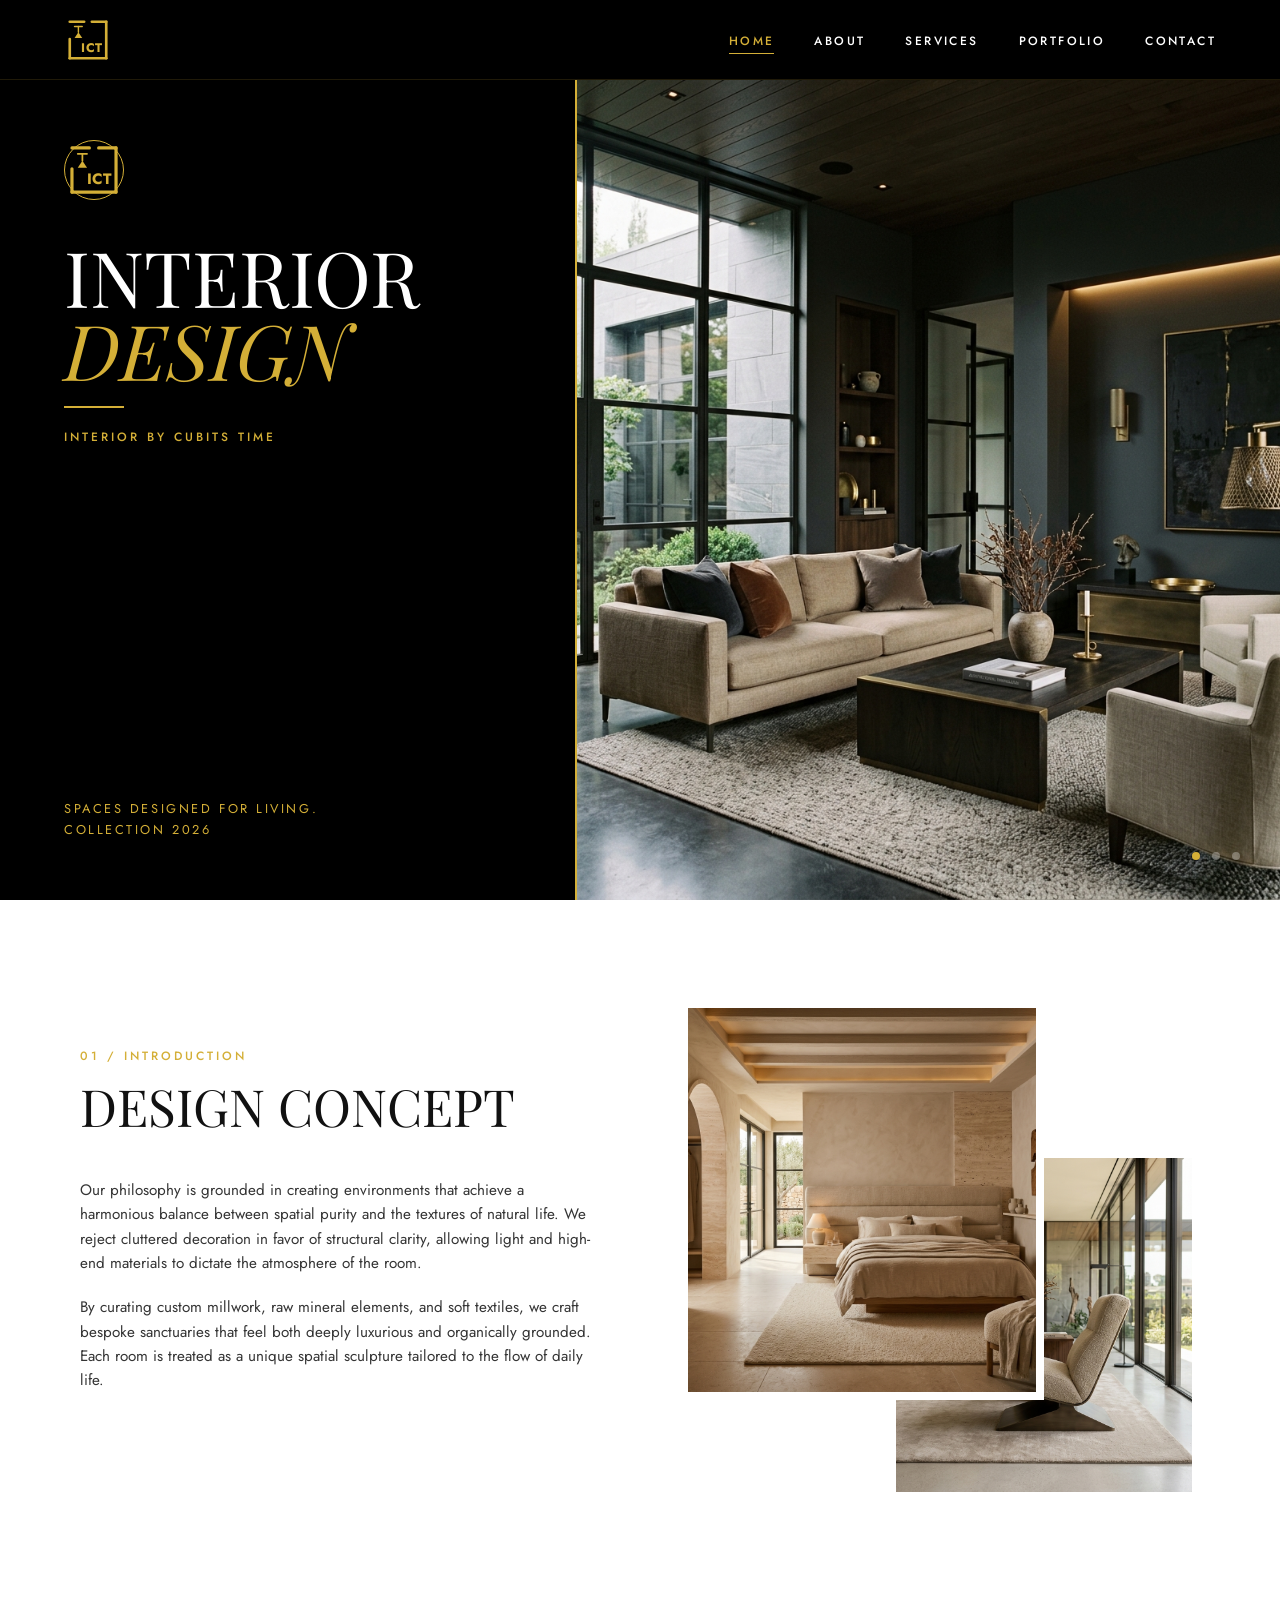
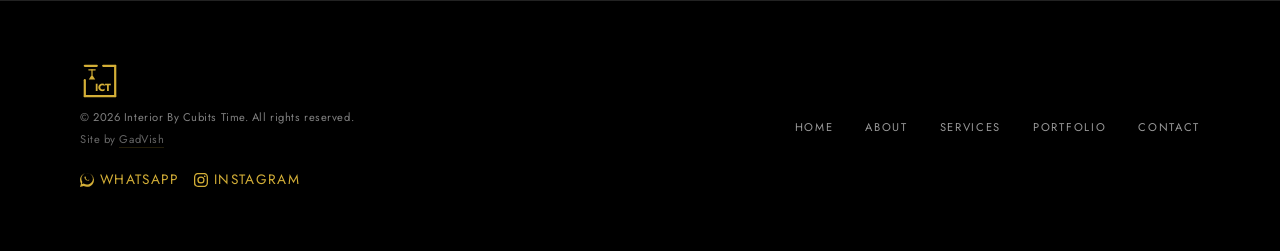
==== index.html @ ab2f4105 "Redesign logo to bold SVG and set Site by GadVish as WhatsApp link" ====
<!DOCTYPE html>
<html lang="en">
<head>
    <meta charset="UTF-8">
    <meta name="viewport" content="width=device-width, initial-scale=1.0">
    <title>Interior By Cubits Time | Spaces Designed for Living</title>
    <!-- Fonts Import -->
    <link href="https://fonts.googleapis.com/css2?family=Playfair+Display:ital,wght@0,300;0,400;0,500;0,600;0,700;1,400&family=Jost:wght@300;400;500;600&display=swap" rel="stylesheet">
    <link rel="stylesheet" href="style.css">
</head>
<body>

    <!-- NAVIGATION HEADER -->
    <header class="nav-bar">
        <a href="index.html" class="nav-logo" aria-label="Interior By Cubits Time Home"><svg class="logo-svg" viewBox="0 0 100 100"><line x1="12" y1="12" x2="42" y2="12" /><line x1="58" y1="12" x2="88" y2="12" /><line x1="88" y1="12" x2="88" y2="88" /><line x1="88" y1="88" x2="12" y2="88" /><line x1="12" y1="88" x2="12" y2="48" /><line x1="22" y1="22" x2="38" y2="22" style="stroke-width: 3;" /><line x1="30" y1="22" x2="30" y2="34" style="stroke-width: 3;" /><polygon points="30,34 22,46 38,46" /><text x="58" y="74" text-anchor="middle">ICT</text></svg></a>
        <button class="nav-toggle" aria-label="Toggle Navigation">
            <span class="hamburger-bar"></span>
            <span class="hamburger-bar"></span>
            <span class="hamburger-bar"></span>
        </button>
        <ul class="nav-links">
            <li><a href="index.html" class="active">Home</a></li>
            <li><a href="about.html">About</a></li>
            <li><a href="services.html">Services</a></li>
            <li><a href="portfolio.html">Portfolio</a></li>
            <li><a href="contact.html">Contact</a></li>
        </ul>
    </header>

    <!-- 1. HERO SECTION -->
    <section id="hero" class="dark-section" style="padding-top: 80px;">
        <div class="hero-left reveal">
            <div class="hero-logo-badge"><svg class="logo-svg" viewBox="0 0 100 100" style="height: 90px; width: 90px;"><line x1="12" y1="12" x2="42" y2="12" /><line x1="58" y1="12" x2="88" y2="12" /><line x1="88" y1="12" x2="88" y2="88" /><line x1="88" y1="88" x2="12" y2="88" /><line x1="12" y1="88" x2="12" y2="48" /><line x1="22" y1="22" x2="38" y2="22" style="stroke-width: 3;" /><line x1="30" y1="22" x2="30" y2="34" style="stroke-width: 3;" /><polygon points="30,34 22,46 38,46" /><text x="58" y="74" text-anchor="middle">ICT</text></svg></div>
            <div>
                <h1 class="hero-title font-display">Interior<br><span>Design</span></h1>
                <div class="gold-rule-h"></div>
                <p class="label-caps text-accent">Interior By Cubits Time</p>
            </div>
            <div class="hero-meta">
                <p>Spaces Designed for Living.</p>
                <p class="opacity-60 mt-1">Collection 2026</p>
            </div>
        </div>
        <div class="gold-rule-v"></div>
        <div class="hero-right">
            <!-- Slider Slides -->
            <div class="hero-slide active">
                <img src="images/hero.png" alt="Minimalist luxury living space">
            </div>
            <div class="hero-slide">
                <img src="images/bedroom.png" alt="Linen master bedroom concept">
            </div>
            <div class="hero-slide">
                <img src="images/lounge.png" alt="Minimalist lounge chair detail">
            </div>
            <!-- Slide Dots -->
            <div class="slider-dots">
                <button class="slider-dot active" data-index="0"></button>
                <button class="slider-dot" data-index="1"></button>
                <button class="slider-dot" data-index="2"></button>
            </div>
        </div>
    </section>

    <!-- 2. DESIGN CONCEPT SECTION -->
    <section id="design-concept" class="light-section">
        <div class="container concept-grid">
            <div class="concept-left reveal">
                <span class="label-caps text-accent mb-4">01 / Introduction</span>
                <h2 class="concept-title font-display">Design Concept</h2>
                <div class="concept-body">
                    <p>Our philosophy is grounded in creating environments that achieve a harmonious balance between spatial purity and the textures of natural life. We reject cluttered decoration in favor of structural clarity, allowing light and high-end materials to dictate the atmosphere of the room.</p>
                    <p>By curating custom millwork, raw mineral elements, and soft textiles, we craft bespoke sanctuaries that feel both deeply luxurious and organically grounded. Each room is treated as a unique spatial sculpture tailored to the flow of daily life.</p>
                </div>

            </div>
            <div class="concept-right reveal delay-100">
                <div class="collage-img-1 border-light">
                    <img class="img-cover" src="images/bedroom.png" alt="Warm master bedroom concept">
                </div>
                <div class="collage-img-2 border-light">
                    <img class="img-cover" src="images/lounge.png" alt="Minimalist lounge chair detail">
                </div>
            </div>
        </div>
    </section>

    <!-- SHARED FOOTER -->
    <footer class="site-footer">
        <div class="container site-footer-container">
            <div class="site-footer-logo-wrap">
                <span class="site-footer-logo"><svg class="logo-svg" viewBox="0 0 100 100" style="height: 40px; width: 40px;"><line x1="12" y1="12" x2="42" y2="12" /><line x1="58" y1="12" x2="88" y2="12" /><line x1="88" y1="12" x2="88" y2="88" /><line x1="88" y1="88" x2="12" y2="88" /><line x1="12" y1="88" x2="12" y2="48" /><line x1="22" y1="22" x2="38" y2="22" style="stroke-width: 3;" /><line x1="30" y1="22" x2="30" y2="34" style="stroke-width: 3;" /><polygon points="30,34 22,46 38,46" /><text x="58" y="74" text-anchor="middle">ICT</text></svg></span>
                <p class="site-footer-copy">&copy; 2026 Interior By Cubits Time. All rights reserved. <span style="display: block; margin-top: 4px; opacity: 0.8;">Site by <a href="https://wa.me/233500437993" target="_blank" rel="noopener noreferrer" style="color: inherit; text-decoration: none; border-bottom: 1px solid rgba(212, 175, 55, 0.4);">GadVish</a></span></p>
                <div class="footer-socials" style="margin-top: 12px; display: flex; gap: 16px;">
                    <a href="https://wa.me/0576086967" target="_blank" rel="noopener noreferrer" class="social-link" style="color: var(--accent); text-decoration: none; font-size: 0.85rem; letter-spacing: 0.1em; text-transform: uppercase; display: inline-flex; align-items: center; gap: 6px;">
                        <svg xmlns="http://www.w3.org/2000/svg" width="14" height="14" fill="currentColor" viewBox="0 0 16 16"><path d="M13.601 2.326A7.85 7.85 0 0 0 7.994 0C3.627 0 .068 3.558.064 7.926c0 1.399.366 2.76 1.057 3.965L0 16l4.204-1.102a7.9 7.9 0 0 0 3.79.949h.004c4.368 0 7.927-3.558 7.93-7.93a7.9 7.9 0 0 0-2.33-5.607zM7.994 13.06a6.6 6.6 0 0 1-3.278-.872l-.236-.14-2.43.636.647-2.37-.154-.245a6.57 6.57 0 0 1-1.008-3.5c.003-3.633 2.97-6.593 6.614-6.593a6.59 6.59 0 0 1 4.666 1.93 6.59 6.59 0 0 1 1.929 4.667c-.003 3.633-2.97 6.593-6.613 6.593m3.473-4.96c-.185-.093-1.098-.542-1.268-.604-.17-.063-.293-.093-.417.093-.125.187-.482.604-.59.729-.109.125-.219.14-.405.047a5.5 5.5 0 0 1-1.51-1.36c-.466-.401-.84-1.002-.912-1.124-.072-.122-.008-.188.053-.249.056-.054.125-.145.187-.217.063-.072.083-.122.124-.2.041-.078.02-.145-.01-.207-.03-.062-.293-.707-.4-.963-.105-.255-.21-.22-.293-.224-.075-.003-.16-.004-.245-.004a.48.48 0 0 0-.35.162c-.12.13-.457.447-.457 1.09 0 .642.467 1.26.53 1.348.064.088.918 1.4 2.226 1.964.312.134.557.214.747.275.313.1.597.086.822.052.25-.038.799-.327.91-.643.11-.317.11-.59.078-.644-.03-.053-.113-.093-.298-.186"/></svg>
                        WhatsApp
                    </a>
                    <a href="https://www.instagram.com/interiorsbycubitstime?igsh=MWhub2NjeDc0ZXJ0Zw==" target="_blank" rel="noopener noreferrer" class="social-link" style="color: var(--accent); text-decoration: none; font-size: 0.85rem; letter-spacing: 0.1em; text-transform: uppercase; display: inline-flex; align-items: center; gap: 6px;">
                        <svg xmlns="http://www.w3.org/2000/svg" width="14" height="14" fill="currentColor" viewBox="0 0 16 16"><path d="M8 0C5.829 0 5.556.01 4.703.048 3.85.088 3.269.222 2.76.42a3.9 3.9 0 0 0-1.417.923A3.9 3.9 0 0 0 .42 2.76C.222 3.268.087 3.85.048 4.7.01 5.555 0 5.827 0 8.001c0 2.172.01 2.444.048 3.297.04 8.5.18 1.416.363 1.926a3.9 3.9 0 0 0 .923 1.417 3.9 3.9 0 0 0 1.417.923c.51.198 1.09.333 1.942.372C5.555 15.99 5.827 16 8 16s2.444-.01 3.298-.048c.851-.04 1.434-.174 1.943-.372a3.9 3.9 0 0 0 1.416-.923c.445-.445.718-.991.924-1.417.197-.509.332-1.09.372-1.942C15.99 10.445 16 10.173 16 8s-.01-2.444-.048-3.299c-.04-.851-.175-1.433-.372-1.941a3.9 3.9 0 0 0-.923-1.417A3.9 3.9 0 0 0 13.24.42c-.51-.198-1.092-.333-1.943-.372C10.443.01 10.172 0 7.998 0zm-.717 1.442h.718c2.136 0 2.389.007 3.232.046.78.035 1.204.166 1.486.275.373.145.64.319.92.599s.453.546.598.92c.11.281.24.705.275 1.485.039.843.047 1.096.047 3.231s-.008 2.389-.047 3.232c-.035.78-.166 1.203-.275 1.485a2.5 2.5 0 0 1-.599.919c-.28.28-.546.453-.92.598-.28.11-.704.24-1.485.276-.843.038-1.096.047-3.232.047s-2.39-.009-3.233-.047c-.78-.036-1.203-.166-1.485-.276a2.5 2.5 0 0 1-.92-.598 2.5 2.5 0 0 1-.6-.92c-.109-.281-.24-.705-.275-1.485-.038-.843-.046-1.096-.046-3.233s.008-2.388.046-3.231c.036-.78.166-1.204.276-1.486.145-.373.319-.64.599-.92s.546-.453.92-.6c.282-.109.705-.24 1.485-.276.738-.034 1.024-.044 2.515-.045zm4.988 1.328a.96.96 0 1 0 0 1.92.96.96 0 0 0 0-1.92m-4.27 1.122a4.109 4.109 0 1 0 0 8.217 4.109 4.109 0 0 0 0-8.217m0 1.441a2.667 2.667 0 1 1 0 5.334 2.667 2.667 0 0 1 0-5.334"/></svg>
                        Instagram
                    </a>
                </div>
            </div>
            <ul class="site-footer-links">
                <li><a href="index.html">Home</a></li>
                <li><a href="about.html">About</a></li>
                <li><a href="services.html">Services</a></li>
                <li><a href="portfolio.html">Portfolio</a></li>
                <li><a href="contact.html">Contact</a></li>
            </ul>
        </div>
    </footer>

    <!-- INLINE JAVASCRIPT FOR HERO SLIDER & SCROLL REVEAL -->
    <script>
        // Hero Slide Cycler
        const slides = document.querySelectorAll('.hero-slide');
        const dots = document.querySelectorAll('.slider-dot');
        let currentSlide = 0;
        const slideInterval = 4000;

        function showSlide(index) {
            slides.forEach(slide => slide.classList.remove('active'));
            dots.forEach(dot => dot.classList.remove('active'));
            slides[index].classList.add('active');
            dots[index].classList.add('active');
            currentSlide = index;
        }

        function nextSlide() {
            let next = (currentSlide + 1) % slides.length;
            showSlide(next);
        }

        let autoSlide = setInterval(nextSlide, slideInterval);

        dots.forEach(dot => {
            dot.addEventListener('click', () => {
                clearInterval(autoSlide);
                const index = parseInt(dot.getAttribute('data-index'));
                showSlide(index);
                autoSlide = setInterval(nextSlide, slideInterval);
            });
        });

        // Intersection Observer Reveal Scroll Animation
        const observerOptions = {
            root: null,
            rootMargin: '0px',
            threshold: 0.12
        };

        const observer = new IntersectionObserver((entries, observer) => {
            entries.forEach(entry => {
                if (entry.isIntersecting) {
                    entry.target.classList.add('active');
                    observer.unobserve(entry.target);
                }
            });
        }, observerOptions);

        document.querySelectorAll('.reveal').forEach(el => observer.observe(el));

        // Mobile Nav Hamburger Toggle
        const navToggle = document.querySelector('.nav-toggle');
        const navLinks = document.querySelector('.nav-links');

        if (navToggle && navLinks) {
            navToggle.addEventListener('click', () => {
                navToggle.classList.toggle('active');
                navLinks.classList.toggle('active');
                document.body.classList.toggle('nav-open');
            });
        }
    </script>

</body>
</html>
---- style.css ----
/* Custom Styling for Cubits & Co. Interiors */

/* Reset & Base Styles */
* {
    margin: 0;
    padding: 0;
    box-sizing: border-box;
}

:root {
    --bg-dark: #000000;
    --surface-light: #FFFFFF;
    --accent: #D4AF37;
    --text-dark: #111111;
    --text-light: #FFFFFF;
    --divider: #222222;
    --font-display: 'Playfair Display', serif;
    --font-body: 'Jost', sans-serif;
}

body {
    font-family: var(--font-body);
    background-color: var(--bg-dark);
    color: var(--text-light);
    line-height: 1.6;
    overflow-x: hidden;
}

/* -------------------------------------------------------------
   Navigation Bar & Multi-page Layout Structure
   ------------------------------------------------------------- */
.nav-bar {
    position: fixed;
    top: 0;
    left: 0;
    width: 100%;
    height: 80px;
    background-color: rgba(0, 0, 0, 0.95);
    backdrop-filter: blur(12px);
    -webkit-backdrop-filter: blur(12px);
    display: flex;
    justify-content: space-between;
    align-items: center;
    padding: 0 64px;
    z-index: 1000;
    border-bottom: 1px solid rgba(212, 175, 55, 0.15);
}

.nav-logo {
    font-family: var(--font-display);
    font-size: 1.4rem;
    font-weight: 500;
    color: var(--accent);
    text-decoration: none;
    letter-spacing: 0.05em;
    display: flex;
    align-items: center;
    gap: 8px;
}

.nav-logo img {
    height: 58px;
    width: auto;
    max-width: 200px;
    display: block;
    object-fit: contain;
}

.nav-toggle {
    display: none;
}

.hero-logo-badge img {
    max-width: 70%;
    max-height: 70%;
    object-fit: contain;
}

.site-footer-logo img {
    height: 48px;
    width: auto;
    display: block;
    object-fit: contain;
}

.nav-links {
    display: flex;
    gap: 40px;
    list-style: none;
}

.nav-links a {
    font-family: var(--font-body);
    font-size: 0.75rem;
    text-transform: uppercase;
    letter-spacing: 0.2em;
    color: var(--text-light);
    text-decoration: none;
    font-weight: 500;
    position: relative;
    padding-bottom: 4px;
    transition: color 0.3s ease;
}

.nav-links a::after {
    content: '';
    position: absolute;
    bottom: 0;
    left: 0;
    width: 0;
    height: 1px;
    background-color: var(--accent);
    transition: width 0.3s ease;
}

.nav-links a:hover::after,
.nav-links a.active::after {
    width: 100%;
}

.nav-links a:hover,
.nav-links a.active {
    color: var(--accent);
}

/* Page spacing for non-hero subpages */
.subpage-hero {
    padding-top: 160px !important;
}

/* Typography Helpers */
.font-display {
    font-family: var(--font-display);
}

.text-accent {
    color: var(--accent);
}

.label-caps {
    font-family: var(--font-body);
    text-transform: uppercase;
    letter-spacing: 0.25em;
    font-size: 0.75rem;
    font-weight: 500;
}

/* Sections Base */
section {
    padding: 100px 0;
    width: 100%;
}

.dark-section {
    background-color: var(--bg-dark);
    color: var(--text-light);
}

.light-section {
    background-color: var(--surface-light);
    color: var(--text-dark);
}

.container {
    max-width: 1200px;
    margin: 0 auto;
    padding: 0 40px;
}

/* Section Dividers & Gold Rule */
.gold-rule-v {
    width: 2px;
    background-color: var(--accent);
    align-self: stretch;
}

.gold-rule-h {
    height: 2px;
    width: 60px;
    background-color: var(--accent);
    margin: 20px 0;
}

.divider-subtle {
    border-top: 1px solid var(--divider);
    width: 100%;
    margin: 24px 0;
}

.divider-subtle-light {
    border-top: 1px solid rgba(26, 23, 20, 0.15);
    width: 100%;
    margin: 24px 0;
}

/* Image styling */
.img-cover {
    width: 100%;
    height: 100%;
    object-fit: cover;
    background: linear-gradient(135deg, #5C4A3A, #8B7355);
}

/* Section 1: Hero */
#hero {
    height: 100vh;
    min-height: 700px;
    padding: 0;
    display: flex;
}

.hero-left {
    width: 45%;
    padding: 60px 40px 60px 64px;
    display: flex;
    flex-direction: column;
    justify-content: space-between;
}

.hero-logo-badge {
    width: 60px;
    height: 60px;
    border-radius: 50%;
    border: 1px solid var(--accent);
    display: flex;
    align-items: center;
    justify-content: center;
    font-family: var(--font-display);
    font-size: 1.1rem;
    color: var(--accent);
    margin-bottom: 40px;
}

.hero-title {
    font-size: clamp(3.5rem, 6vw, 6rem);
    font-weight: 300;
    line-height: 0.95;
    text-transform: uppercase;
    color: var(--text-light);
    margin-bottom: 20px;
}

.hero-title span {
    font-style: italic;
    color: var(--accent);
}

.hero-meta {
    font-size: 0.8rem;
    color: var(--accent);
    text-transform: uppercase;
    letter-spacing: 0.2em;
    margin-top: auto;
}

.hero-right {
    width: 55%;
    height: 100%;
}

/* Section 2: Design Concept */
.concept-grid {
    display: grid;
    grid-template-columns: 1fr 1fr;
    gap: 80px;
    align-items: center;
}

.concept-left {
    display: flex;
    flex-direction: column;
}

.concept-title {
    font-size: clamp(2.5rem, 4vw, 4rem);
    font-weight: 400;
    margin-bottom: 30px;
    text-transform: uppercase;
}

.concept-body {
    margin-bottom: 40px;
}

.concept-body p {
    margin-bottom: 20px;
    font-size: 0.95rem;
    opacity: 0.85;
}

.swatch-row {
    display: flex;
    gap: 24px;
}

.swatch-item {
    display: flex;
    flex-direction: column;
    align-items: center;
    gap: 8px;
}

.swatch-color {
    width: 48px;
    height: 48px;
    border: 1px solid rgba(0, 0, 0, 0.1);
}

.swatch-label {
    font-size: 0.65rem;
    text-transform: uppercase;
    letter-spacing: 0.1em;
    opacity: 0.7;
}

.concept-right {
    position: relative;
    height: 500px;
}

.collage-img-1 {
    width: 70%;
    height: 80%;
    position: absolute;
    top: 0;
    left: 0;
    z-index: 2;
    border: 8px solid var(--surface-light);
}

.collage-img-2 {
    width: 60%;
    height: 70%;
    position: absolute;
    bottom: 0;
    right: 0;
    z-index: 1;
    border: 8px solid var(--surface-light);
}

/* Section 3: Design Highlight */
.highlight-grid {
    display: grid;
    grid-template-columns: 4.5fr 1fr 6.5fr;
    gap: 40px;
    padding: 0;
}

.highlight-left {
    height: 480px;
}

.highlight-content {
    padding: 80px 40px 80px 0;
    display: flex;
    flex-direction: column;
    justify-content: center;
}

.highlight-title {
    font-size: clamp(2.5rem, 4vw, 4.5rem);
    font-weight: 400;
    margin-bottom: 40px;
    text-transform: uppercase;
    line-height: 1.1;
}

.highlight-columns {
    display: grid;
    grid-template-columns: repeat(3, 1fr);
    gap: 24px;
}

.highlight-col h4 {
    font-size: 0.9rem;
    font-weight: 600;
    text-transform: uppercase;
    letter-spacing: 0.15em;
    margin-bottom: 16px;
    color: var(--accent);
}

.highlight-col p {
    font-size: 0.8rem;
    opacity: 0.8;
    line-height: 1.6;
}

/* Section 4: Floor Plan Overview */
.floor-plan-grid {
    display: grid;
    grid-template-columns: 6fr 6fr;
    gap: 80px;
}

.floor-plan-title {
    font-size: clamp(2rem, 3vw, 3rem);
    text-transform: uppercase;
    margin-bottom: 24px;
}

.floor-plan-desc {
    margin-bottom: 40px;
    font-size: 0.95rem;
    opacity: 0.85;
}

.floor-plan-svg-wrap {
    width: 100%;
    border: 1px solid rgba(26, 23, 20, 0.2);
    padding: 30px;
    background-color: rgba(255, 255, 255, 0.3);
}

.floor-plan-svg-wrap svg {
    width: 100%;
    height: auto;
}

.floor-plan-right {
    display: flex;
    flex-direction: column;
    justify-content: center;
}

.swatch-2x2 {
    display: grid !important;
    grid-template-columns: 1fr 1fr !important;
    gap: 24px !important;
    max-width: 640px !important;
    width: 100% !important;
}

.swatch-3col {
    display: grid !important;
    grid-template-columns: repeat(3, 1fr) !important;
    gap: 20px !important;
    width: 100% !important;
}

.material-card {
    display: flex;
    flex-direction: column;
    gap: 12px;
}

.material-thumb {
    height: 180px;
    width: 100%;
    overflow: hidden;
    border: 1px solid rgba(17, 17, 17, 0.15);
}

.material-card:nth-child(1) .material-thumb img {
    object-fit: cover;
    object-position: 50% center;
}

.material-card:nth-child(2) .material-thumb img {
    object-fit: cover;
    object-position: 100% center;
}

.material-card:nth-child(3) .material-thumb img {
    object-fit: cover;
    object-position: 0% center;
}

.material-card:nth-child(4) .material-thumb img {
    object-fit: cover;
    object-position: 50% center;
}

.material-thumb-crop {
    height: 120px;
    width: 100%;
    border: 1px solid rgba(17, 17, 17, 0.15);
    background-image: url('images/detail.png');
    background-size: 300% 100%;
    transition: transform 0.5s ease;
}

.material-card:hover .material-thumb-crop {
    transform: scale(1.04);
}

.material-thumb-crop.boucle {
    background-position: 0% center;
}

.material-thumb-crop.travertine {
    background-position: 50% center;
}

.material-thumb-crop.wood {
    background-position: 100% center;
}

.material-thumb-crop.zellige {
    background-image: url('images/bedroom.png');
    background-size: cover;
    background-position: center;
}

.material-meta {
    display: flex;
    justify-content: space-between;
    align-items: center;
}

.material-name {
    font-size: 0.8rem;
    font-weight: 500;
    text-transform: uppercase;
    letter-spacing: 0.1em;
}

.material-type {
    font-size: 0.7rem;
    opacity: 0.6;
}

/* Section 5: Furniture - Living Room */
.furniture-section-title {
    text-align: center;
    margin-top: 40px;
    margin-bottom: 60px;
}

/* -------------------------------------------------------------
   Editorial Gallery Layout
   ------------------------------------------------------------- */
.gallery-grid {
    display: grid;
    grid-template-columns: repeat(12, 1fr);
    gap: 32px;
    margin-top: 40px;
}

.gallery-card {
    position: relative;
    overflow: hidden;
    cursor: pointer;
    text-decoration: none;
    display: block;
    background-color: var(--bg-dark);
}

/* Asymmetrical column & row spanning rules */
.gallery-card.tall {
    grid-column: span 4;
    grid-row: span 2;
    height: 600px;
}

.gallery-card.wide {
    grid-column: span 8;
    height: 284px;
}

.gallery-card.square {
    grid-column: span 4;
    height: 284px;
}

.gallery-card.medium {
    grid-column: span 6;
    height: 400px;
}

.gallery-img-wrapper {
    width: 100%;
    height: 100%;
    overflow: hidden;
}

.gallery-img-wrapper img {
    width: 100%;
    height: 100%;
    object-fit: cover;
    transition: transform 0.8s cubic-bezier(0.25, 1, 0.5, 1);
}

.gallery-card:hover .gallery-img-wrapper img {
    transform: scale(1.05);
}

/* Overlay Styling */
.gallery-overlay {
    position: absolute;
    top: 0;
    left: 0;
    width: 100%;
    height: 100%;
    background-color: rgba(26, 23, 20, 0.85);
    display: flex;
    flex-direction: column;
    justify-content: flex-end;
    padding: 32px;
    opacity: 0;
    transition: opacity 0.4s ease;
    border: 1px solid rgba(196, 168, 130, 0.3);
}

.gallery-card:hover .gallery-overlay {
    opacity: 1;
}

.gallery-project-title {
    font-family: var(--font-display);
    font-size: 1.5rem;
    color: var(--text-light);
    margin-bottom: 8px;
    text-transform: uppercase;
    font-weight: 300;
}

.gallery-project-meta {
    font-family: var(--font-body);
    font-size: 0.7rem;
    color: var(--accent);
    text-transform: uppercase;
    letter-spacing: 0.15em;
}

/* Section 6: Shopping List - Bedroom */
.shopping-section {
    padding: 0;
    display: flex;
}

.shopping-left {
    width: 50%;
    height: 480px;
}

.shopping-right {
    width: 50%;
    padding: 80px 64px 80px 40px;
    display: flex;
    flex-direction: column;
    justify-content: center;
}

.shopping-title {
    font-size: clamp(2rem, 3vw, 3.5rem);
    text-transform: uppercase;
    margin-bottom: 40px;
}

.shopping-list {
    display: flex;
    flex-direction: column;
    gap: 24px;
}

.shopping-item {
    display: flex;
    flex-direction: column;
    gap: 6px;
}

.shopping-item-header {
    display: flex;
    justify-content: space-between;
    align-items: baseline;
}

.shopping-item-name {
    font-size: 0.95rem;
    font-weight: 600;
    text-transform: uppercase;
    letter-spacing: 0.1em;
}

.shopping-item-code {
    font-size: 0.7rem;
    opacity: 0.5;
    letter-spacing: 0.1em;
}

.shopping-item-desc {
    font-size: 0.8rem;
    opacity: 0.85;
}

/* Section 7: Color Palette */
.palette-grid {
    display: grid;
    grid-template-columns: 6.5fr 1fr 4.5fr;
    gap: 40px;
    padding: 0;
}

.palette-content {
    padding: 80px 0 80px 40px;
    display: flex;
    flex-direction: column;
    justify-content: center;
}

.palette-title {
    font-size: clamp(2rem, 3vw, 3.5rem);
    text-transform: uppercase;
    margin-bottom: 48px;
}

.palette-swatches-grid {
    display: grid;
    grid-template-columns: repeat(2, 1fr);
    gap: 16px;
    margin-top: 20px;
}

.palette-swatch-card {
    display: flex;
    align-items: center;
    gap: 16px;
    padding: 12px;
    background: rgba(255, 255, 255, 0.03);
    border: 1px solid rgba(255, 255, 255, 0.08);
}

.palette-swatch-color {
    width: 36px;
    height: 36px;
    border-radius: 50%;
    border: 1px solid rgba(255, 255, 255, 0.15);
    flex-shrink: 0;
}

.palette-swatch-info {
    display: flex;
    flex-direction: column;
    gap: 2px;
}

.palette-swatch-name {
    font-size: 0.75rem;
    text-transform: uppercase;
    letter-spacing: 0.1em;
    font-weight: 500;
    color: var(--text-light);
}

.palette-swatch-hex {
    font-size: 0.65rem;
    opacity: 0.5;
    letter-spacing: 0.05em;
}

.palette-right {
    height: 480px;
}

/* Section 8: The Next Step */
.next-step-grid {
    display: grid;
    grid-template-columns: 6.5fr 5.5fr;
    gap: 80px;
}

.next-step-left {
    display: flex;
    flex-direction: column;
    justify-content: center;
}

.next-step-title {
    font-size: clamp(2rem, 3vw, 3.5rem);
    text-transform: uppercase;
    margin-bottom: 40px;
}

.checklist {
    display: flex;
    flex-direction: column;
    gap: 24px;
}

.checklist-item {
    display: flex;
    gap: 16px;
    align-items: flex-start;
}

.checklist-icon {
    color: var(--accent);
    font-size: 1.2rem;
    line-height: 1;
    font-weight: bold;
}

.checklist-text {
    font-size: 0.9rem;
    opacity: 0.85;
    line-height: 1.5;
}

.next-step-right {
    height: 480px;
}

/* Section 9: Our Partners */
.partners-grid-3col {
    display: grid;
    grid-template-columns: repeat(3, 1fr);
    gap: 32px;
    margin-top: 40px;
}

.partner-card {
    display: flex;
    flex-direction: column;
    gap: 20px;
    padding: 40px 32px;
    background-color: rgba(255, 255, 255, 0.02);
    border: 1px solid rgba(255, 255, 255, 0.05);
    transition: all 0.4s cubic-bezier(0.25, 1, 0.5, 1);
}

.partner-card:hover {
    border-color: var(--accent);
    background-color: rgba(255, 255, 255, 0.04);
    transform: translateY(-4px);
}

.partner-number {
    font-family: var(--font-display);
    font-size: 2rem;
    font-weight: 300;
    color: var(--accent);
    opacity: 0.6;
}

.partner-name {
    font-size: 1.5rem;
    font-weight: 400;
    color: var(--text-light);
}

.partner-desc {
    font-size: 0.85rem;
    opacity: 0.7;
    line-height: 1.6;
    margin-bottom: 12px;
}

.partner-link {
    font-size: 0.8rem;
    color: var(--accent);
    text-decoration: none;
    text-transform: uppercase;
    letter-spacing: 0.15em;
    font-weight: 500;
    align-self: flex-start;
    border-bottom: 1px solid transparent;
    transition: border-bottom 0.3s ease;
}

.partner-link:hover {
    border-bottom-color: var(--accent);
}

/* Section 10: Contact Us */
#contact {
    padding: 120px 0;
}

.contact-content {
    text-align: center;
    max-width: 600px;
    margin: 0 auto;
    display: flex;
    flex-direction: column;
    align-items: center;
}

.contact-title {
    font-size: clamp(2.5rem, 4vw, 4rem);
    text-transform: uppercase;
    margin-bottom: 24px;
}

.contact-tagline {
    font-size: 1rem;
    opacity: 0.8;
    margin-bottom: 60px;
    letter-spacing: 0.05em;
}

.contact-details {
    width: 100%;
    display: flex;
    flex-direction: column;
}

.contact-line {
    border-top: 1px solid var(--divider);
    padding: 24px 0;
    font-size: 1.1rem;
    letter-spacing: 0.15em;
    text-transform: uppercase;
    color: var(--text-light);
}

/* -------------------------------------------------------------
   Hero Slider Styles
   ------------------------------------------------------------- */
.hero-right {
    width: 55%;
    height: 100%;
    position: relative;
    overflow: hidden;
}

.hero-slide {
    position: absolute;
    top: 0;
    left: 0;
    width: 100%;
    height: 100%;
    opacity: 0;
    transition: opacity 1.2s ease-in-out;
    z-index: 1;
}

.hero-slide.active {
    opacity: 1;
    z-index: 2;
}

.hero-slide img {
    width: 100%;
    height: 100%;
    object-fit: cover;
    transform: scale(1.05);
    transition: transform 6s ease-in-out;
}

.hero-slide.active img {
    transform: scale(1);
}

.slider-dots {
    position: absolute;
    bottom: 40px;
    right: 40px;
    display: flex;
    gap: 12px;
    z-index: 10;
}

.slider-dot {
    width: 8px;
    height: 8px;
    border-radius: 50%;
    background-color: rgba(255, 255, 255, 0.3);
    border: none;
    cursor: pointer;
    transition: background-color 0.3s ease;
    padding: 0;
}

.slider-dot.active {
    background-color: var(--accent);
}

/* -------------------------------------------------------------
   Scroll Reveal Animations
   ------------------------------------------------------------- */
.reveal {
    opacity: 0;
    transform: translateY(30px);
    transition: opacity 0.8s cubic-bezier(0.25, 1, 0.5, 1), transform 0.8s cubic-bezier(0.25, 1, 0.5, 1);
    will-change: opacity, transform;
}

.reveal.active {
    opacity: 1;
    transform: translateY(0);
}

.delay-100 { transition-delay: 100ms; }
.delay-200 { transition-delay: 200ms; }
.delay-300 { transition-delay: 300ms; }
.delay-400 { transition-delay: 400ms; }
/* -------------------------------------------------------------
   Shared Site Footer Styles
   ------------------------------------------------------------- */
.site-footer {
    background-color: var(--bg-dark);
    color: var(--text-light);
    border-top: 1px solid var(--divider);
    padding: 60px 0;
    width: 100%;
}

.site-footer-container {
    display: flex;
    justify-content: space-between;
    align-items: center;
    flex-wrap: wrap;
    gap: 24px;
}

.site-footer-logo-wrap {
    display: flex;
    flex-direction: column;
    gap: 8px;
}

.site-footer-logo {
    font-family: var(--font-display);
    font-size: 1.4rem;
    color: var(--accent);
    text-transform: uppercase;
    letter-spacing: 0.05em;
    font-weight: 500;
}

.site-footer-copy {
    font-size: 0.7rem;
    opacity: 0.5;
    letter-spacing: 0.05em;
}

.site-footer-links {
    display: flex;
    gap: 32px;
    list-style: none;
}

.site-footer-links a {
    font-family: var(--font-body);
    font-size: 0.7rem;
    text-transform: uppercase;
    letter-spacing: 0.15em;
    color: var(--text-light);
    text-decoration: none;
    opacity: 0.6;
    transition: opacity 0.3s ease, color 0.3s ease;
}

.site-footer-links a:hover {
    opacity: 1;
    color: var(--accent);
}

/* RESPONSIVE LAYOUTS */
@media (max-width: 1024px) {
    .container {
        padding: 0 32px;
    }
    .concept-grid, .floor-plan-grid, .next-step-grid {
        gap: 40px;
    }
    
    .gallery-card.tall,
    .gallery-card.wide,
    .gallery-card.square,
    .gallery-card.medium {
        grid-column: span 6 !important;
        height: 350px !important;
        grid-row: auto !important;
    }
    
    .partners-grid-3col {
        grid-template-columns: 1fr 1fr;
        gap: 32px;
    }
}

@media (max-width: 768px) {
    /* Mobile Header & Hamburger Menu */
    .nav-bar {
        padding: 0 24px;
    }

    .nav-toggle {
        display: flex;
        flex-direction: column;
        justify-content: space-between;
        width: 30px;
        height: 20px;
        background: transparent;
        border: none;
        cursor: pointer;
        z-index: 1100;
        padding: 0;
    }

    .nav-toggle .hamburger-bar {
        width: 100%;
        height: 2px;
        background-color: var(--text-light);
        transition: transform 0.3s cubic-bezier(0.16, 1, 0.3, 1), opacity 0.3s ease;
    }

    .nav-toggle.active .hamburger-bar:nth-child(1) {
        transform: translateY(9px) rotate(45deg);
    }

    .nav-toggle.active .hamburger-bar:nth-child(2) {
        opacity: 0;
    }

    .nav-toggle.active .hamburger-bar:nth-child(3) {
        transform: translateY(-9px) rotate(-45deg);
    }

    .nav-links {
        position: fixed;
        top: 0;
        right: 0;
        width: 100%;
        height: 100vh;
        background-color: rgba(0, 0, 0, 0.98);
        backdrop-filter: blur(20px);
        -webkit-backdrop-filter: blur(20px);
        flex-direction: column;
        align-items: center;
        justify-content: center;
        gap: 32px;
        transform: translateX(100%);
        transition: transform 0.4s cubic-bezier(0.16, 1, 0.3, 1);
        z-index: 1050;
    }

    .nav-links.active {
        transform: translateX(0);
    }

    .nav-links a {
        font-size: 1.1rem;
        letter-spacing: 0.25em;
    }

    body.nav-open {
        overflow: hidden;
    }

    section {
        padding: 80px 0;
    }
    
    .container {
        padding: 0 24px;
    }

    /* Hero */
    #hero {
        flex-direction: column;
        height: auto;
    }
    .hero-left {
        width: 100%;
        padding: 60px 24px;
        order: 2;
    }
    .hero-right {
        width: 100%;
        height: 400px;
        order: 1;
    }
    .gold-rule-v {
        width: 100%;
        height: 2px;
    }

    /* Design Concept */
    .concept-grid {
        grid-template-columns: 1fr;
        gap: 48px;
    }
    .concept-right {
        height: 380px;
    }

    /* Design Highlight */
    .highlight-grid {
        grid-template-columns: 1fr;
        gap: 0;
    }
    .highlight-left {
        height: 300px;
    }
    .highlight-content {
        padding: 48px 24px;
    }
    .highlight-columns {
        grid-template-columns: 1fr;
        gap: 32px;
    }

    /* Floor Plan Overview */
    .floor-plan-grid {
        grid-template-columns: 1fr;
        gap: 48px;
    }

    /* Gallery */
    .gallery-grid {
        grid-template-columns: 1fr;
        gap: 24px;
    }
    
    .gallery-card.tall,
    .gallery-card.wide,
    .gallery-card.square,
    .gallery-card.medium {
        grid-column: span 1 !important;
        height: 300px !important;
    }

    /* Shopping List */
    .shopping-section {
        flex-direction: column;
    }
    .shopping-left {
        width: 100%;
        height: 300px;
    }
    .shopping-right {
        width: 100%;
        padding: 48px 24px;
    }

    /* Color Palette */
    .palette-grid {
        grid-template-columns: 1fr;
        gap: 0;
    }
    .palette-right {
        height: 300px;
        order: 1;
    }
    .palette-content {
        padding: 48px 24px;
        order: 2;
    }
    .palette-swatches-grid {
        grid-template-columns: 1fr 1fr 1fr;
        gap: 20px;
    }

    /* Next Step */
    .next-step-grid {
        grid-template-columns: 1fr;
        gap: 48px;
    }
    .next-step-right {
        height: 350px;
    }

    /* Partners */
    .partners-grid-3col {
        grid-template-columns: 1fr;
        gap: 24px;
    }

    /* Contact */
    #contact {
        padding: 80px 0;
    }
    .contact-tagline {
        margin-bottom: 40px;
    }

    /* Footer */
    .site-footer-container {
        flex-direction: column;
        align-items: center;
        text-align: center;
    }
    .site-footer-links {
        justify-content: center;
        flex-wrap: wrap;
        gap: 16px;
    }
}

/* Custom Social & Subpage Styles */
.footer-socials a {
    display: inline-block;
    transition: color 0.3s ease, transform 0.3s ease;
}
.footer-socials a:hover {
    color: var(--text-light) !important;
    transform: translateY(-2px);
}
.contact-line-last a {
    transition: all 0.3s ease;
}
.contact-line-last a:hover {
    background-color: var(--accent) !important;
    color: var(--text-dark) !important;
}

/* Input Focus States */
input[type="text"]:focus,
input[type="email"]:focus,
select:focus,
textarea:focus {
    border-color: var(--text-dark) !important;
}

/* Bold SVG Logo Styles */
.logo-svg {
    height: 48px;
    width: auto;
    stroke: var(--accent);
    fill: none;
    stroke-width: 5.5; /* Bolder architectural lines */
    stroke-linecap: round;
    stroke-linejoin: round;
    display: inline-block;
    vertical-align: middle;
}
.logo-svg polygon {
    fill: var(--accent);
    stroke: none;
}
.logo-svg text {
    font-family: var(--font-body), sans-serif;
    font-weight: 700;
    font-size: 26px;
    fill: var(--accent);
    stroke: none;
}
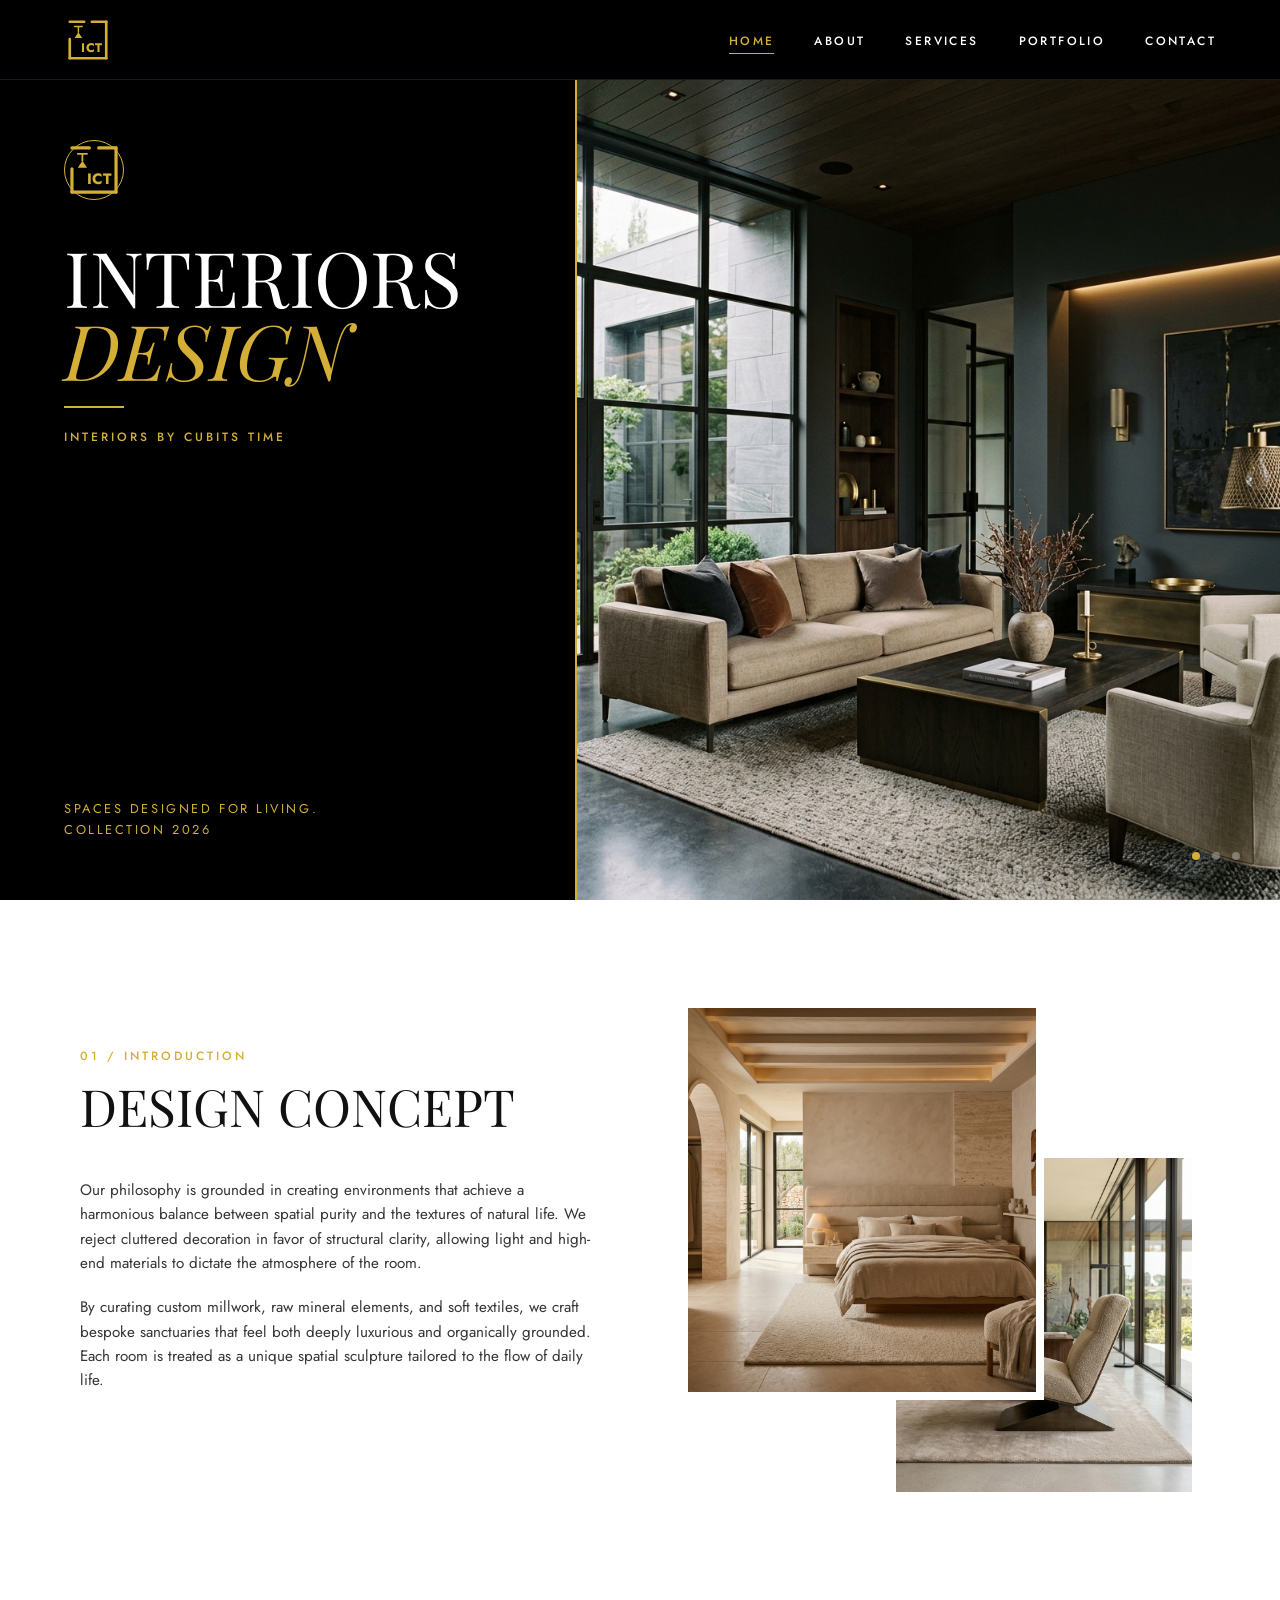
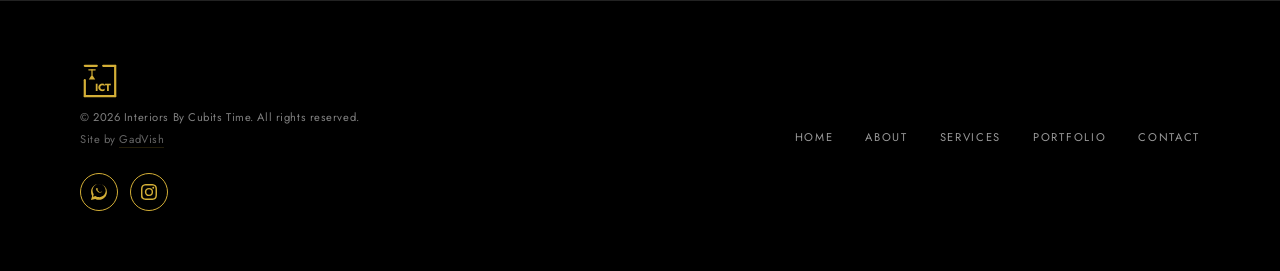
==== commit ea0a8376: "Rebrand to Interiors By Cubits Time and redesign footer social icons to premium circular buttons" ====
--- a/index.html
+++ b/index.html
@@ -3,7 +3,7 @@
 <head>
     <meta charset="UTF-8">
     <meta name="viewport" content="width=device-width, initial-scale=1.0">
-    <title>Interior By Cubits Time | Spaces Designed for Living</title>
+    <title>Interiors By Cubits Time | Spaces Designed for Living</title>
     <!-- Fonts Import -->
     <link href="https://fonts.googleapis.com/css2?family=Playfair+Display:ital,wght@0,300;0,400;0,500;0,600;0,700;1,400&family=Jost:wght@300;400;500;600&display=swap" rel="stylesheet">
     <link rel="stylesheet" href="style.css">
@@ -12,7 +12,7 @@
 
     <!-- NAVIGATION HEADER -->
     <header class="nav-bar">
-        <a href="index.html" class="nav-logo" aria-label="Interior By Cubits Time Home"><svg class="logo-svg" viewBox="0 0 100 100"><line x1="12" y1="12" x2="42" y2="12" /><line x1="58" y1="12" x2="88" y2="12" /><line x1="88" y1="12" x2="88" y2="88" /><line x1="88" y1="88" x2="12" y2="88" /><line x1="12" y1="88" x2="12" y2="48" /><line x1="22" y1="22" x2="38" y2="22" style="stroke-width: 3;" /><line x1="30" y1="22" x2="30" y2="34" style="stroke-width: 3;" /><polygon points="30,34 22,46 38,46" /><text x="58" y="74" text-anchor="middle">ICT</text></svg></a>
+        <a href="index.html" class="nav-logo" aria-label="Interiors By Cubits Time Home"><svg class="logo-svg" viewBox="0 0 100 100"><line x1="12" y1="12" x2="42" y2="12" /><line x1="58" y1="12" x2="88" y2="12" /><line x1="88" y1="12" x2="88" y2="88" /><line x1="88" y1="88" x2="12" y2="88" /><line x1="12" y1="88" x2="12" y2="48" /><line x1="22" y1="22" x2="38" y2="22" style="stroke-width: 3;" /><line x1="30" y1="22" x2="30" y2="34" style="stroke-width: 3;" /><polygon points="30,34 22,46 38,46" /><text x="58" y="74" text-anchor="middle">ICT</text></svg></a>
         <button class="nav-toggle" aria-label="Toggle Navigation">
             <span class="hamburger-bar"></span>
             <span class="hamburger-bar"></span>
@@ -32,9 +32,9 @@
         <div class="hero-left reveal">
             <div class="hero-logo-badge"><svg class="logo-svg" viewBox="0 0 100 100" style="height: 90px; width: 90px;"><line x1="12" y1="12" x2="42" y2="12" /><line x1="58" y1="12" x2="88" y2="12" /><line x1="88" y1="12" x2="88" y2="88" /><line x1="88" y1="88" x2="12" y2="88" /><line x1="12" y1="88" x2="12" y2="48" /><line x1="22" y1="22" x2="38" y2="22" style="stroke-width: 3;" /><line x1="30" y1="22" x2="30" y2="34" style="stroke-width: 3;" /><polygon points="30,34 22,46 38,46" /><text x="58" y="74" text-anchor="middle">ICT</text></svg></div>
             <div>
-                <h1 class="hero-title font-display">Interior<br><span>Design</span></h1>
+                <h1 class="hero-title font-display">Interiors<br><span>Design</span></h1>
                 <div class="gold-rule-h"></div>
-                <p class="label-caps text-accent">Interior By Cubits Time</p>
+                <p class="label-caps text-accent">Interiors By Cubits Time</p>
             </div>
             <div class="hero-meta">
                 <p>Spaces Designed for Living.</p>
@@ -90,15 +90,13 @@
         <div class="container site-footer-container">
             <div class="site-footer-logo-wrap">
                 <span class="site-footer-logo"><svg class="logo-svg" viewBox="0 0 100 100" style="height: 40px; width: 40px;"><line x1="12" y1="12" x2="42" y2="12" /><line x1="58" y1="12" x2="88" y2="12" /><line x1="88" y1="12" x2="88" y2="88" /><line x1="88" y1="88" x2="12" y2="88" /><line x1="12" y1="88" x2="12" y2="48" /><line x1="22" y1="22" x2="38" y2="22" style="stroke-width: 3;" /><line x1="30" y1="22" x2="30" y2="34" style="stroke-width: 3;" /><polygon points="30,34 22,46 38,46" /><text x="58" y="74" text-anchor="middle">ICT</text></svg></span>
-                <p class="site-footer-copy">&copy; 2026 Interior By Cubits Time. All rights reserved. <span style="display: block; margin-top: 4px; opacity: 0.8;">Site by <a href="https://wa.me/233500437993" target="_blank" rel="noopener noreferrer" style="color: inherit; text-decoration: none; border-bottom: 1px solid rgba(212, 175, 55, 0.4);">GadVish</a></span></p>
-                <div class="footer-socials" style="margin-top: 12px; display: flex; gap: 16px;">
-                    <a href="https://wa.me/0576086967" target="_blank" rel="noopener noreferrer" class="social-link" style="color: var(--accent); text-decoration: none; font-size: 0.85rem; letter-spacing: 0.1em; text-transform: uppercase; display: inline-flex; align-items: center; gap: 6px;">
-                        <svg xmlns="http://www.w3.org/2000/svg" width="14" height="14" fill="currentColor" viewBox="0 0 16 16"><path d="M13.601 2.326A7.85 7.85 0 0 0 7.994 0C3.627 0 .068 3.558.064 7.926c0 1.399.366 2.76 1.057 3.965L0 16l4.204-1.102a7.9 7.9 0 0 0 3.79.949h.004c4.368 0 7.927-3.558 7.93-7.93a7.9 7.9 0 0 0-2.33-5.607zM7.994 13.06a6.6 6.6 0 0 1-3.278-.872l-.236-.14-2.43.636.647-2.37-.154-.245a6.57 6.57 0 0 1-1.008-3.5c.003-3.633 2.97-6.593 6.614-6.593a6.59 6.59 0 0 1 4.666 1.93 6.59 6.59 0 0 1 1.929 4.667c-.003 3.633-2.97 6.593-6.613 6.593m3.473-4.96c-.185-.093-1.098-.542-1.268-.604-.17-.063-.293-.093-.417.093-.125.187-.482.604-.59.729-.109.125-.219.14-.405.047a5.5 5.5 0 0 1-1.51-1.36c-.466-.401-.84-1.002-.912-1.124-.072-.122-.008-.188.053-.249.056-.054.125-.145.187-.217.063-.072.083-.122.124-.2.041-.078.02-.145-.01-.207-.03-.062-.293-.707-.4-.963-.105-.255-.21-.22-.293-.224-.075-.003-.16-.004-.245-.004a.48.48 0 0 0-.35.162c-.12.13-.457.447-.457 1.09 0 .642.467 1.26.53 1.348.064.088.918 1.4 2.226 1.964.312.134.557.214.747.275.313.1.597.086.822.052.25-.038.799-.327.91-.643.11-.317.11-.59.078-.644-.03-.053-.113-.093-.298-.186"/></svg>
-                        WhatsApp
+                <p class="site-footer-copy">&copy; 2026 Interiors By Cubits Time. All rights reserved. <span style="display: block; margin-top: 4px; opacity: 0.8;">Site by <a href="https://wa.me/233500437993" target="_blank" rel="noopener noreferrer" style="color: inherit; text-decoration: none; border-bottom: 1px solid rgba(212, 175, 55, 0.4);">GadVish</a></span></p>
+                <div class="footer-socials">
+                    <a href="https://wa.me/0576086967" target="_blank" rel="noopener noreferrer" class="social-link" aria-label="WhatsApp">
+                        <svg xmlns="http://www.w3.org/2000/svg" width="16" height="16" fill="currentColor" viewBox="0 0 16 16"><path d="M13.601 2.326A7.85 7.85 0 0 0 7.994 0C3.627 0 .068 3.558.064 7.926c0 1.399.366 2.76 1.057 3.965L0 16l4.204-1.102a7.9 7.9 0 0 0 3.79.949h.004c4.368 0 7.927-3.558 7.93-7.93a7.9 7.9 0 0 0-2.33-5.607zM7.994 13.06a6.6 6.6 0 0 1-3.278-.872l-.236-.14-2.43.636.647-2.37-.154-.245a6.57 6.57 0 0 1-1.008-3.5c.003-3.633 2.97-6.593 6.614-6.593a6.59 6.59 0 0 1 4.666 1.93 6.59 6.59 0 0 1 1.929 4.667c-.003 3.633-2.97 6.593-6.613 6.593m3.473-4.96c-.185-.093-1.098-.542-1.268-.604-.17-.063-.293-.093-.417.093-.125.187-.482.604-.59.729-.109.125-.219.14-.405.047a5.5 5.5 0 0 1-1.51-1.36c-.466-.401-.84-1.002-.912-1.124-.072-.122-.008-.188.053-.249.056-.054.125-.145.187-.217.063-.072.083-.122.124-.2.041-.078.02-.145-.01-.207-.03-.062-.293-.707-.4-.963-.105-.255-.21-.22-.293-.224-.075-.003-.16-.004-.245-.004a.48.48 0 0 0-.35.162c-.12.13-.457.447-.457 1.09 0 .642.467 1.26.53 1.348.064.088.918 1.4 2.226 1.964.312.134.557.214.747.275.313.1.597.086.822.052.25-.038.799-.327.91-.643.11-.317.11-.59.078-.644-.03-.053-.113-.093-.298-.186"/></svg>
                     </a>
-                    <a href="https://www.instagram.com/interiorsbycubitstime?igsh=MWhub2NjeDc0ZXJ0Zw==" target="_blank" rel="noopener noreferrer" class="social-link" style="color: var(--accent); text-decoration: none; font-size: 0.85rem; letter-spacing: 0.1em; text-transform: uppercase; display: inline-flex; align-items: center; gap: 6px;">
-                        <svg xmlns="http://www.w3.org/2000/svg" width="14" height="14" fill="currentColor" viewBox="0 0 16 16"><path d="M8 0C5.829 0 5.556.01 4.703.048 3.85.088 3.269.222 2.76.42a3.9 3.9 0 0 0-1.417.923A3.9 3.9 0 0 0 .42 2.76C.222 3.268.087 3.85.048 4.7.01 5.555 0 5.827 0 8.001c0 2.172.01 2.444.048 3.297.04 8.5.18 1.416.363 1.926a3.9 3.9 0 0 0 .923 1.417 3.9 3.9 0 0 0 1.417.923c.51.198 1.09.333 1.942.372C5.555 15.99 5.827 16 8 16s2.444-.01 3.298-.048c.851-.04 1.434-.174 1.943-.372a3.9 3.9 0 0 0 1.416-.923c.445-.445.718-.991.924-1.417.197-.509.332-1.09.372-1.942C15.99 10.445 16 10.173 16 8s-.01-2.444-.048-3.299c-.04-.851-.175-1.433-.372-1.941a3.9 3.9 0 0 0-.923-1.417A3.9 3.9 0 0 0 13.24.42c-.51-.198-1.092-.333-1.943-.372C10.443.01 10.172 0 7.998 0zm-.717 1.442h.718c2.136 0 2.389.007 3.232.046.78.035 1.204.166 1.486.275.373.145.64.319.92.599s.453.546.598.92c.11.281.24.705.275 1.485.039.843.047 1.096.047 3.231s-.008 2.389-.047 3.232c-.035.78-.166 1.203-.275 1.485a2.5 2.5 0 0 1-.599.919c-.28.28-.546.453-.92.598-.28.11-.704.24-1.485.276-.843.038-1.096.047-3.232.047s-2.39-.009-3.233-.047c-.78-.036-1.203-.166-1.485-.276a2.5 2.5 0 0 1-.92-.598 2.5 2.5 0 0 1-.6-.92c-.109-.281-.24-.705-.275-1.485-.038-.843-.046-1.096-.046-3.233s.008-2.388.046-3.231c.036-.78.166-1.204.276-1.486.145-.373.319-.64.599-.92s.546-.453.92-.6c.282-.109.705-.24 1.485-.276.738-.034 1.024-.044 2.515-.045zm4.988 1.328a.96.96 0 1 0 0 1.92.96.96 0 0 0 0-1.92m-4.27 1.122a4.109 4.109 0 1 0 0 8.217 4.109 4.109 0 0 0 0-8.217m0 1.441a2.667 2.667 0 1 1 0 5.334 2.667 2.667 0 0 1 0-5.334"/></svg>
-                        Instagram
+                    <a href="https://www.instagram.com/interiorsbycubitstime?igsh=MWhub2NjeDc0ZXJ0Zw==" target="_blank" rel="noopener noreferrer" class="social-link" aria-label="Instagram">
+                        <svg xmlns="http://www.w3.org/2000/svg" width="16" height="16" fill="currentColor" viewBox="0 0 16 16"><path d="M8 0C5.829 0 5.556.01 4.703.048 3.85.088 3.269.222 2.76.42a3.9 3.9 0 0 0-1.417.923A3.9 3.9 0 0 0 .42 2.76C.222 3.268.087 3.85.048 4.7.01 5.555 0 5.827 0 8.001c0 2.172.01 2.444.048 3.297.04 8.5.18 1.416.363 1.926a3.9 3.9 0 0 0 .923 1.417 3.9 3.9 0 0 0 1.417.923c.51.198 1.09.333 1.942.372C5.555 15.99 5.827 16 8 16s2.444-.01 3.298-.048c.851-.04 1.434-.174 1.943-.372a3.9 3.9 0 0 0 1.416-.923c.445-.445.718-.991.924-1.417.197-.509.332-1.09.372-1.942C15.99 10.445 16 10.173 16 8s-.01-2.444-.048-3.299c-.04-.851-.175-1.433-.372-1.941a3.9 3.9 0 0 0-.923-1.417A3.9 3.9 0 0 0 13.24.42c-.51-.198-1.092-.333-1.943-.372C10.443.01 10.172 0 7.998 0zm-.717 1.442h.718c2.136 0 2.389.007 3.232.046.78.035 1.204.166 1.486.275.373.145.64.319.92.599s.453.546.598.92c.11.281.24.705.275 1.485.039.843.047 1.096.047 3.231s-.008 2.389-.047 3.232c-.035.78-.166 1.203-.275 1.485a2.5 2.5 0 0 1-.599.919c-.28.28-.546.453-.92.598-.28.11-.704.24-1.485.276-.843.038-1.096.047-3.232.047s-2.39-.009-3.233-.047c-.78-.036-1.203-.166-1.485-.276a2.5 2.5 0 0 1-.92-.598 2.5 2.5 0 0 1-.6-.92c-.109-.281-.24-.705-.275-1.485-.038-.843-.046-1.096-.046-3.233s.008-2.388.046-3.231c.036-.78.166-1.204.276-1.486.145-.373.319-.64.599-.92s.546-.453.92-.6c.282-.109.705-.24 1.485-.276.738-.034 1.024-.044 2.515-.045zm4.988 1.328a.96.96 0 1 0 0 1.92.96.96 0 0 0 0-1.92m-4.27 1.122a4.109 4.109 0 1 0 0 8.217 4.109 4.109 0 0 0 0-8.217m0 1.441a2.667 2.667 0 1 1 0 5.334 2.667 2.667 0 0 1 0-5.334"/></svg>
                     </a>
                 </div>
             </div>
--- a/style.css
+++ b/style.css
@@ -1329,5 +1329,40 @@
     stroke: none;
 }
 
-
-
+/* Footer Social Media Icon Circles */
+.footer-socials {
+    margin-top: 16px;
+    display: flex;
+    gap: 12px;
+}
+.footer-socials a.social-link {
+    display: inline-flex !important;
+    align-items: center;
+    justify-content: center;
+    width: 38px;
+    height: 38px;
+    border: 1.5px solid var(--accent) !important;
+    border-radius: 50%;
+    color: var(--accent) !important;
+    background: transparent;
+    transition: all 0.3s cubic-bezier(0.16, 1, 0.3, 1);
+    text-decoration: none;
+    padding: 0 !important;
+}
+.footer-socials a.social-link:hover {
+    background-color: var(--accent) !important;
+    color: var(--bg-dark) !important;
+    transform: translateY(-2px);
+    box-shadow: 0 4px 10px rgba(212, 175, 55, 0.2);
+}
+.footer-socials a.social-link svg {
+    width: 16px;
+    height: 16px;
+    fill: currentColor;
+    margin: 0 !important;
+    padding: 0 !important;
+}
+
+
+
+
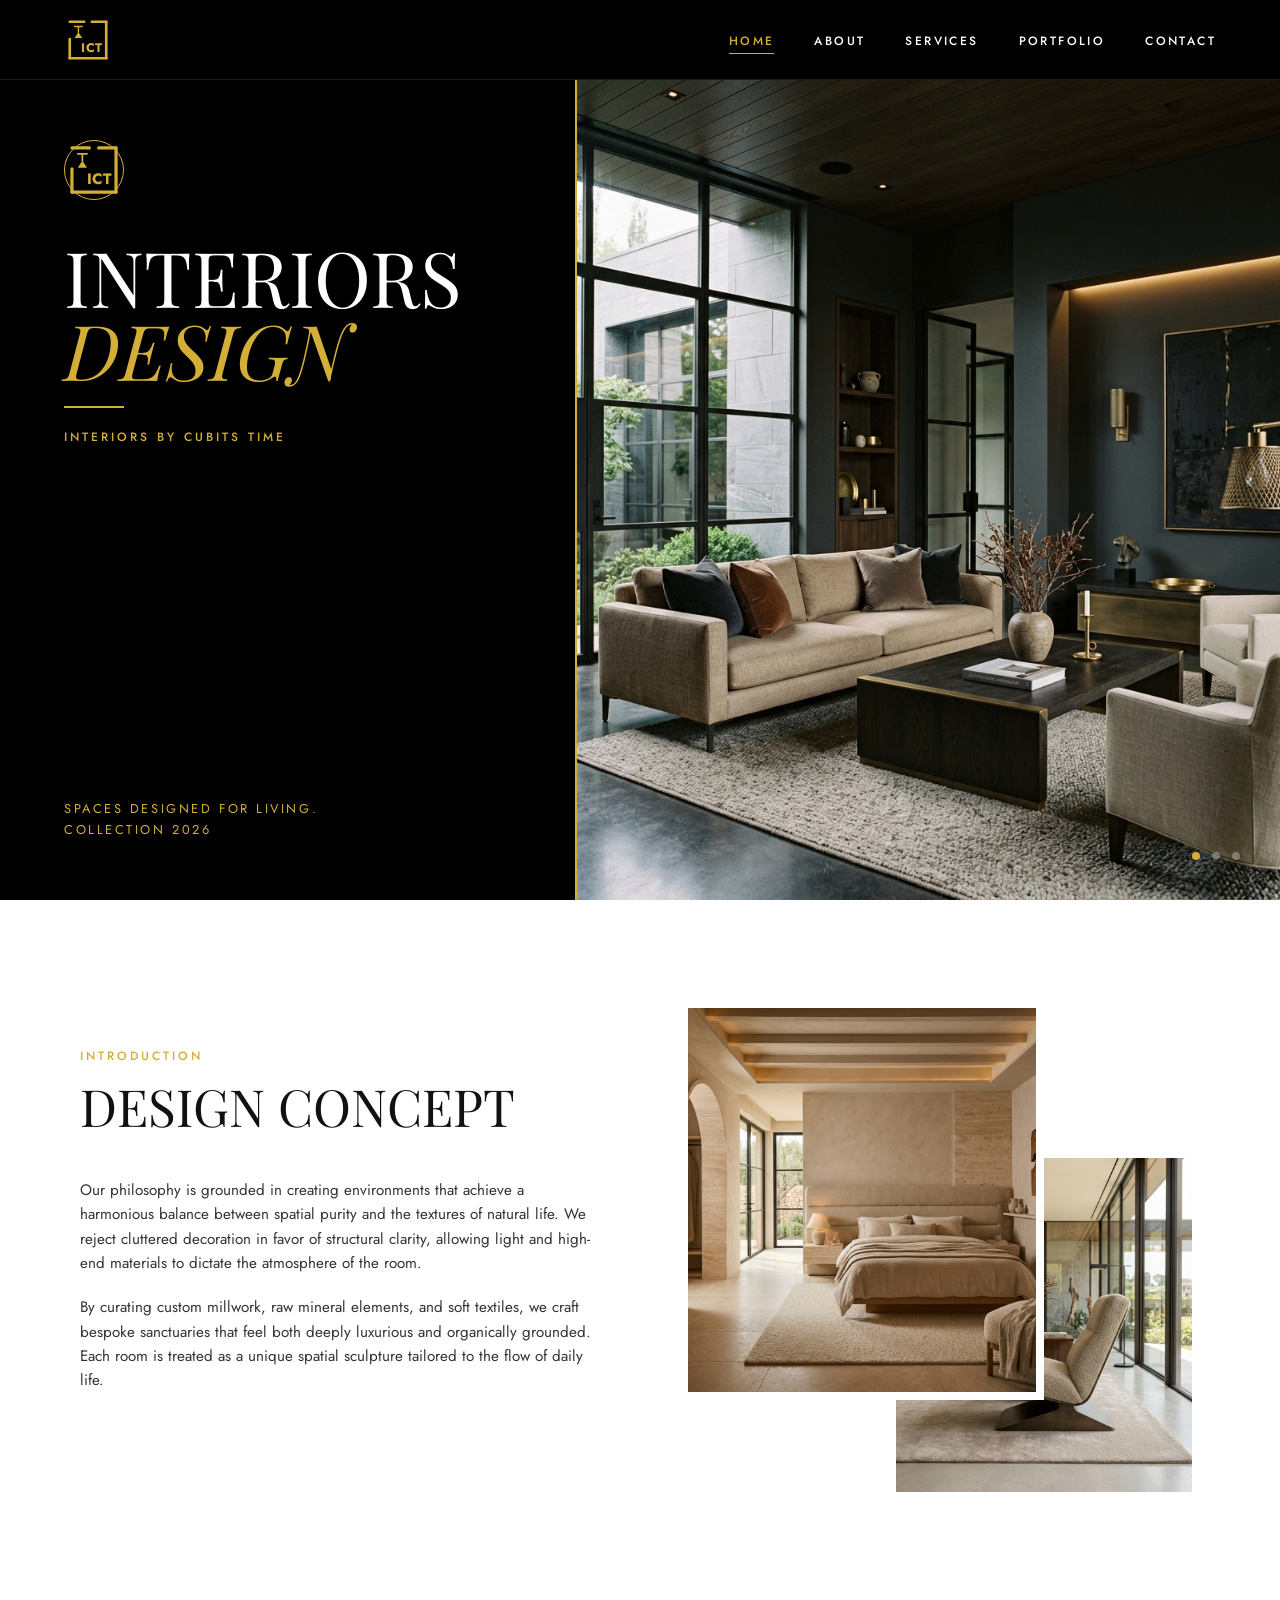
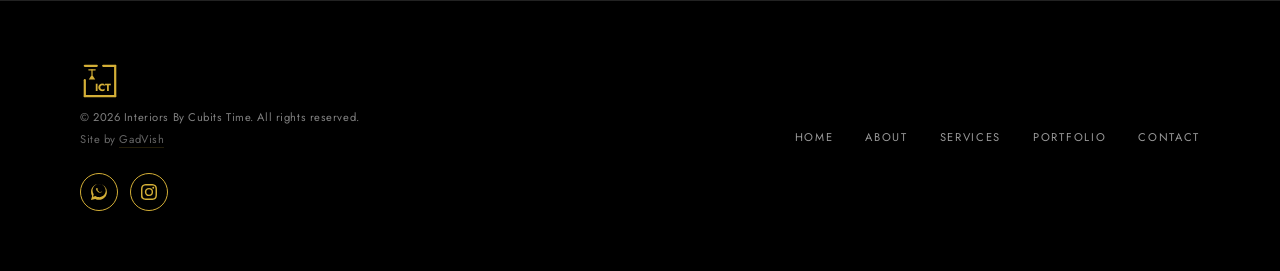
==== commit 7b2df67e: "Remove all numerical prefixes from section labels and card numbers across all pages" ====
--- a/index.html
+++ b/index.html
@@ -66,7 +66,7 @@
     <section id="design-concept" class="light-section">
         <div class="container concept-grid">
             <div class="concept-left reveal">
-                <span class="label-caps text-accent mb-4">01 / Introduction</span>
+                <span class="label-caps text-accent mb-4">Introduction</span>
                 <h2 class="concept-title font-display">Design Concept</h2>
                 <div class="concept-body">
                     <p>Our philosophy is grounded in creating environments that achieve a harmonious balance between spatial purity and the textures of natural life. We reject cluttered decoration in favor of structural clarity, allowing light and high-end materials to dictate the atmosphere of the room.</p>
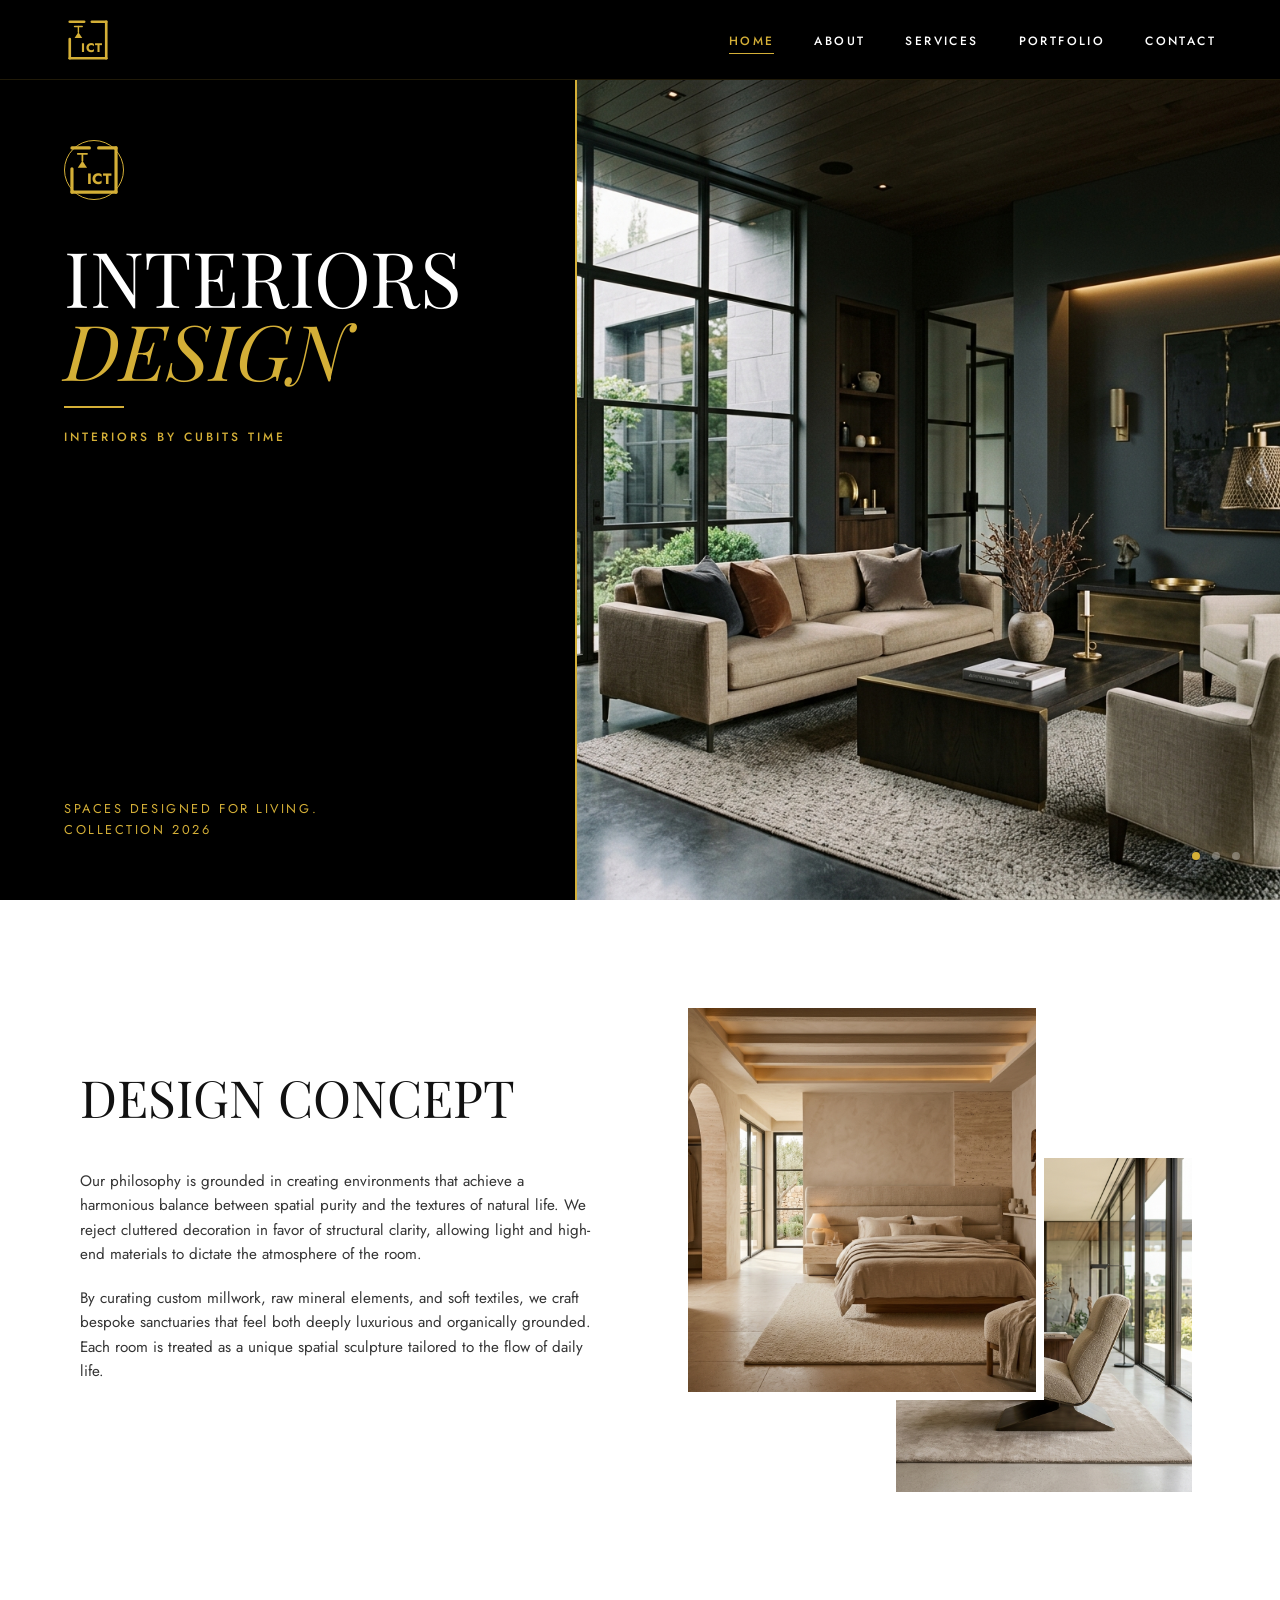
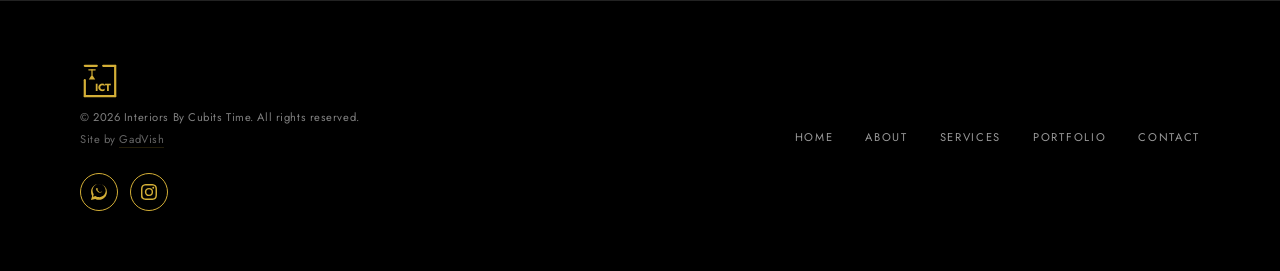
==== commit f0059db2: "Remove all unnumbered section taglines across all subpages to achieve maximum spatial purity" ====
--- a/index.html
+++ b/index.html
@@ -66,7 +66,6 @@
     <section id="design-concept" class="light-section">
         <div class="container concept-grid">
             <div class="concept-left reveal">
-                <span class="label-caps text-accent mb-4">Introduction</span>
                 <h2 class="concept-title font-display">Design Concept</h2>
                 <div class="concept-body">
                     <p>Our philosophy is grounded in creating environments that achieve a harmonious balance between spatial purity and the textures of natural life. We reject cluttered decoration in favor of structural clarity, allowing light and high-end materials to dictate the atmosphere of the room.</p>
--- a/style.css
+++ b/style.css
@@ -1363,6 +1363,21 @@
     padding: 0 !important;
 }
 
-
-
-
+/* Services Hero Split Grid */
+.services-hero-grid {
+    display: grid;
+    grid-template-columns: 1.2fr 1fr;
+    gap: 80px;
+    align-items: start;
+}
+@media (max-width: 991px) {
+    .services-hero-grid {
+        grid-template-columns: 1fr;
+        gap: 32px;
+    }
+}
+
+
+
+
+
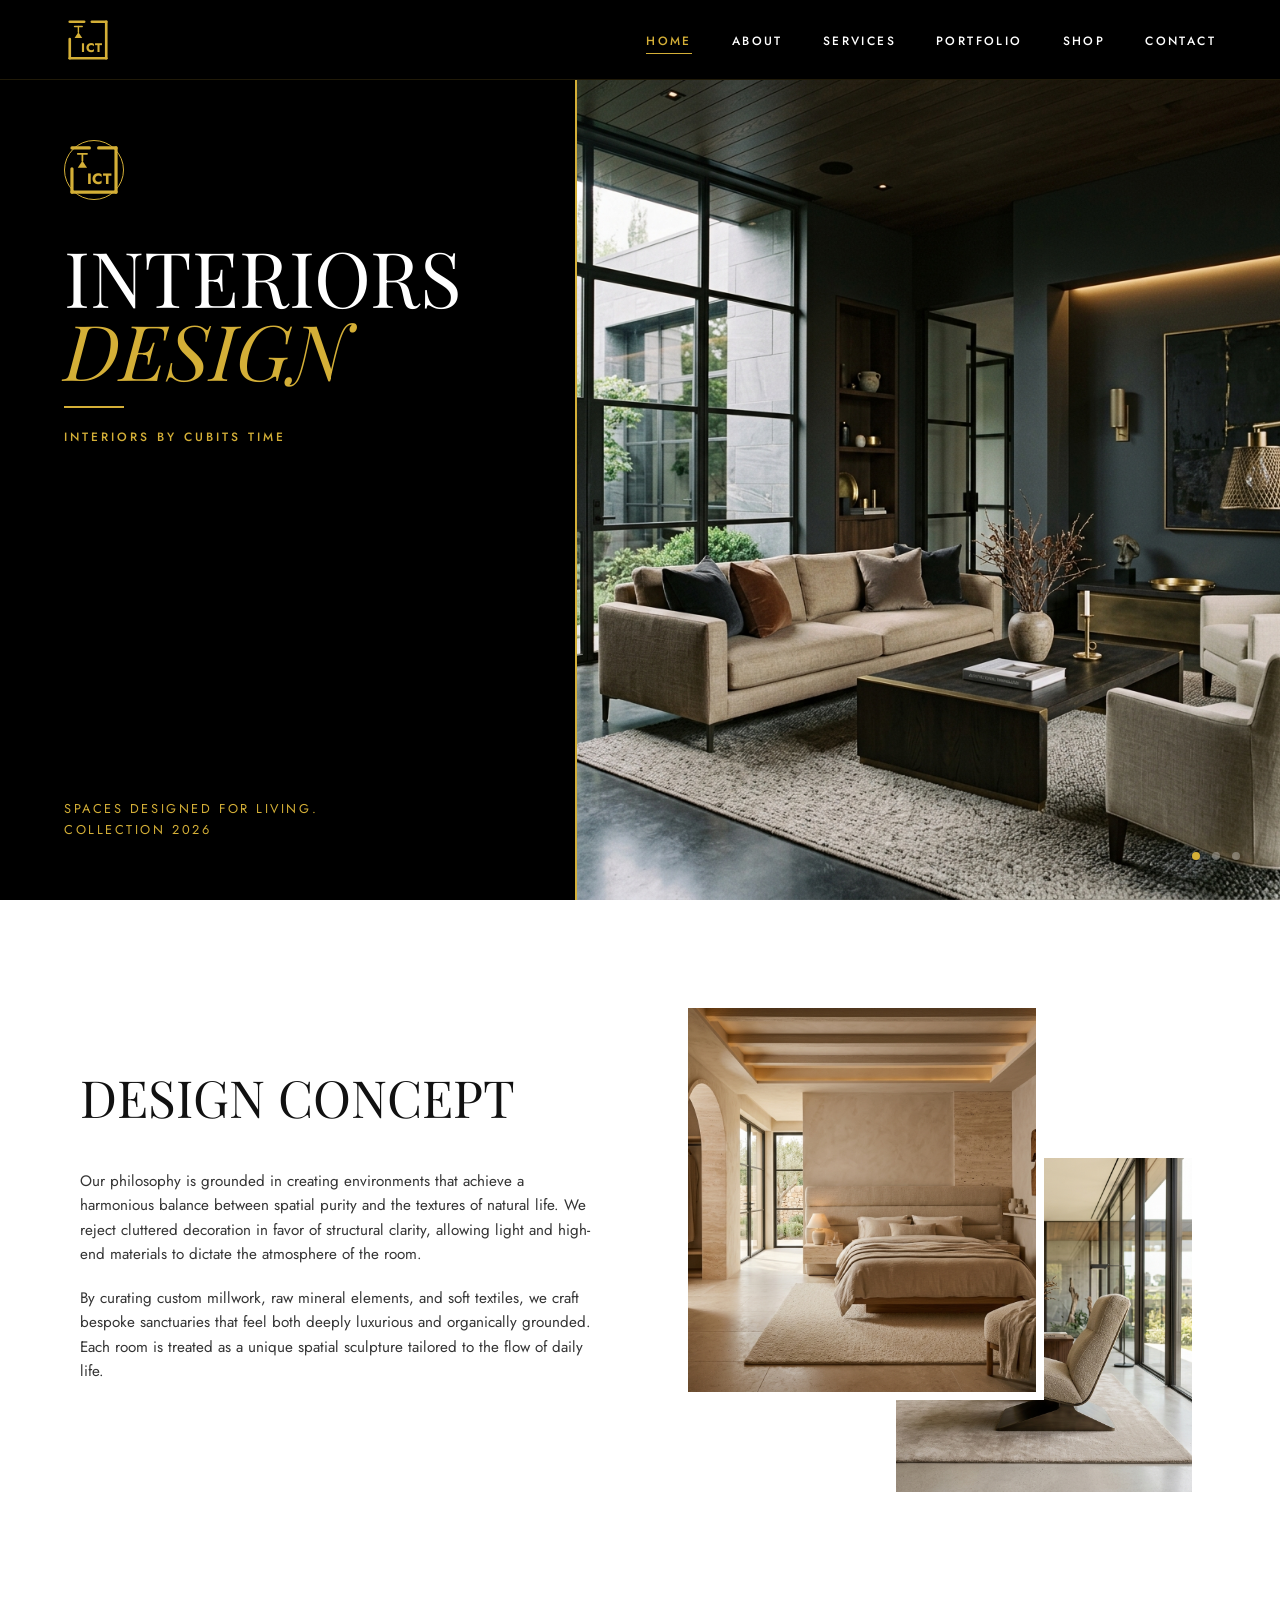
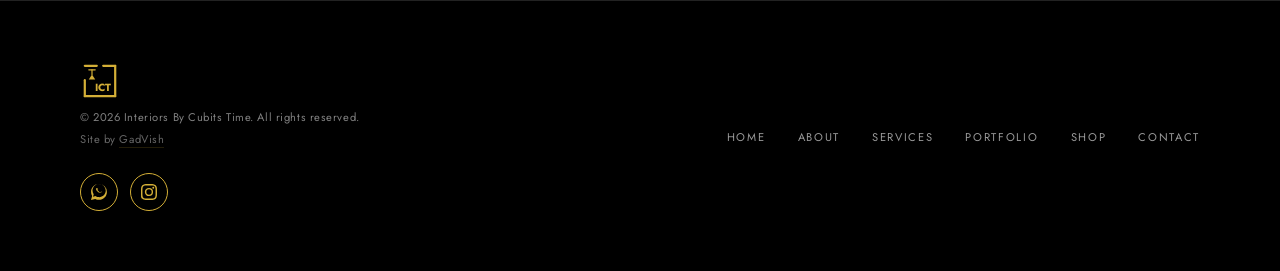
==== commit 99003895: "Remove inline bedroom shopping list from portfolio subpage and build a dedicated premium Shop page w" ====
--- a/index.html
+++ b/index.html
@@ -23,6 +23,7 @@
             <li><a href="about.html">About</a></li>
             <li><a href="services.html">Services</a></li>
             <li><a href="portfolio.html">Portfolio</a></li>
+            <li><a href="shop.html">Shop</a></li>
             <li><a href="contact.html">Contact</a></li>
         </ul>
     </header>
@@ -104,6 +105,7 @@
                 <li><a href="about.html">About</a></li>
                 <li><a href="services.html">Services</a></li>
                 <li><a href="portfolio.html">Portfolio</a></li>
+                <li><a href="shop.html">Shop</a></li>
                 <li><a href="contact.html">Contact</a></li>
             </ul>
         </div>
--- a/style.css
+++ b/style.css
@@ -1377,7 +1377,133 @@
     }
 }
 
-
-
-
-
+/* Shop Page Styles */
+.shop-filter-bar {
+    display: flex;
+    justify-content: center;
+    gap: 16px;
+    margin-bottom: 48px;
+    flex-wrap: wrap;
+}
+.shop-filter-btn {
+    background: transparent;
+    border: 1px solid var(--divider);
+    color: var(--text-dark);
+    font-family: var(--font-body);
+    font-size: 0.8rem;
+    text-transform: uppercase;
+    letter-spacing: 0.1em;
+    padding: 10px 24px;
+    cursor: pointer;
+    transition: all 0.3s ease;
+}
+.shop-filter-btn:hover, .shop-filter-btn.active {
+    background-color: var(--text-dark);
+    color: var(--surface-light);
+    border-color: var(--text-dark);
+}
+.shop-grid {
+    display: grid;
+    grid-template-columns: repeat(auto-fill, minmax(280px, 1fr));
+    gap: 40px;
+    margin-bottom: 80px;
+}
+.shop-product-card {
+    border: 1px solid var(--divider);
+    background-color: var(--surface-light);
+    display: flex;
+    flex-direction: column;
+    height: 100%;
+    transition: all 0.3s cubic-bezier(0.16, 1, 0.3, 1);
+}
+.shop-product-card:hover {
+    transform: translateY(-4px);
+    box-shadow: 0 12px 30px rgba(0, 0, 0, 0.05);
+    border-color: var(--accent);
+}
+.shop-product-img-wrap {
+    width: 100%;
+    height: 240px;
+    overflow: hidden;
+    position: relative;
+    border-bottom: 1px solid var(--divider);
+}
+.shop-product-img-wrap img {
+    width: 100%;
+    height: 100%;
+    object-fit: cover;
+    transition: transform 0.6s cubic-bezier(0.16, 1, 0.3, 1);
+}
+.shop-product-card:hover .shop-product-img-wrap img {
+    transform: scale(1.05);
+}
+.shop-product-info {
+    padding: 24px;
+    display: flex;
+    flex-direction: column;
+    flex-grow: 1;
+}
+.shop-product-header {
+    display: flex;
+    justify-content: space-between;
+    align-items: baseline;
+    margin-bottom: 8px;
+    gap: 12px;
+}
+.shop-product-title {
+    font-family: var(--font-body);
+    font-size: 1.1rem;
+    font-weight: 600;
+    text-transform: uppercase;
+    letter-spacing: 0.05em;
+    color: var(--text-dark);
+    margin: 0;
+}
+.shop-product-price {
+    font-family: var(--font-body);
+    font-size: 1rem;
+    font-weight: 500;
+    color: var(--accent);
+    white-space: nowrap;
+}
+.shop-product-sku {
+    font-size: 0.7rem;
+    opacity: 0.5;
+    letter-spacing: 0.05em;
+    margin-bottom: 12px;
+    display: block;
+}
+.shop-product-desc {
+    font-size: 0.85rem;
+    opacity: 0.75;
+    line-height: 1.6;
+    margin-bottom: 24px;
+    flex-grow: 1;
+}
+.shop-product-action {
+    display: block;
+    width: 100%;
+    padding: 12px;
+    background: transparent;
+    border: 1px solid var(--text-dark);
+    color: var(--text-dark);
+    font-family: var(--font-body);
+    font-size: 0.75rem;
+    text-transform: uppercase;
+    letter-spacing: 0.1em;
+    font-weight: 600;
+    text-align: center;
+    text-decoration: none;
+    cursor: pointer;
+    transition: all 0.3s ease;
+}
+.shop-product-action:hover {
+    background-color: var(--text-dark);
+    color: var(--surface-light);
+}
+
+
+
+
+
+
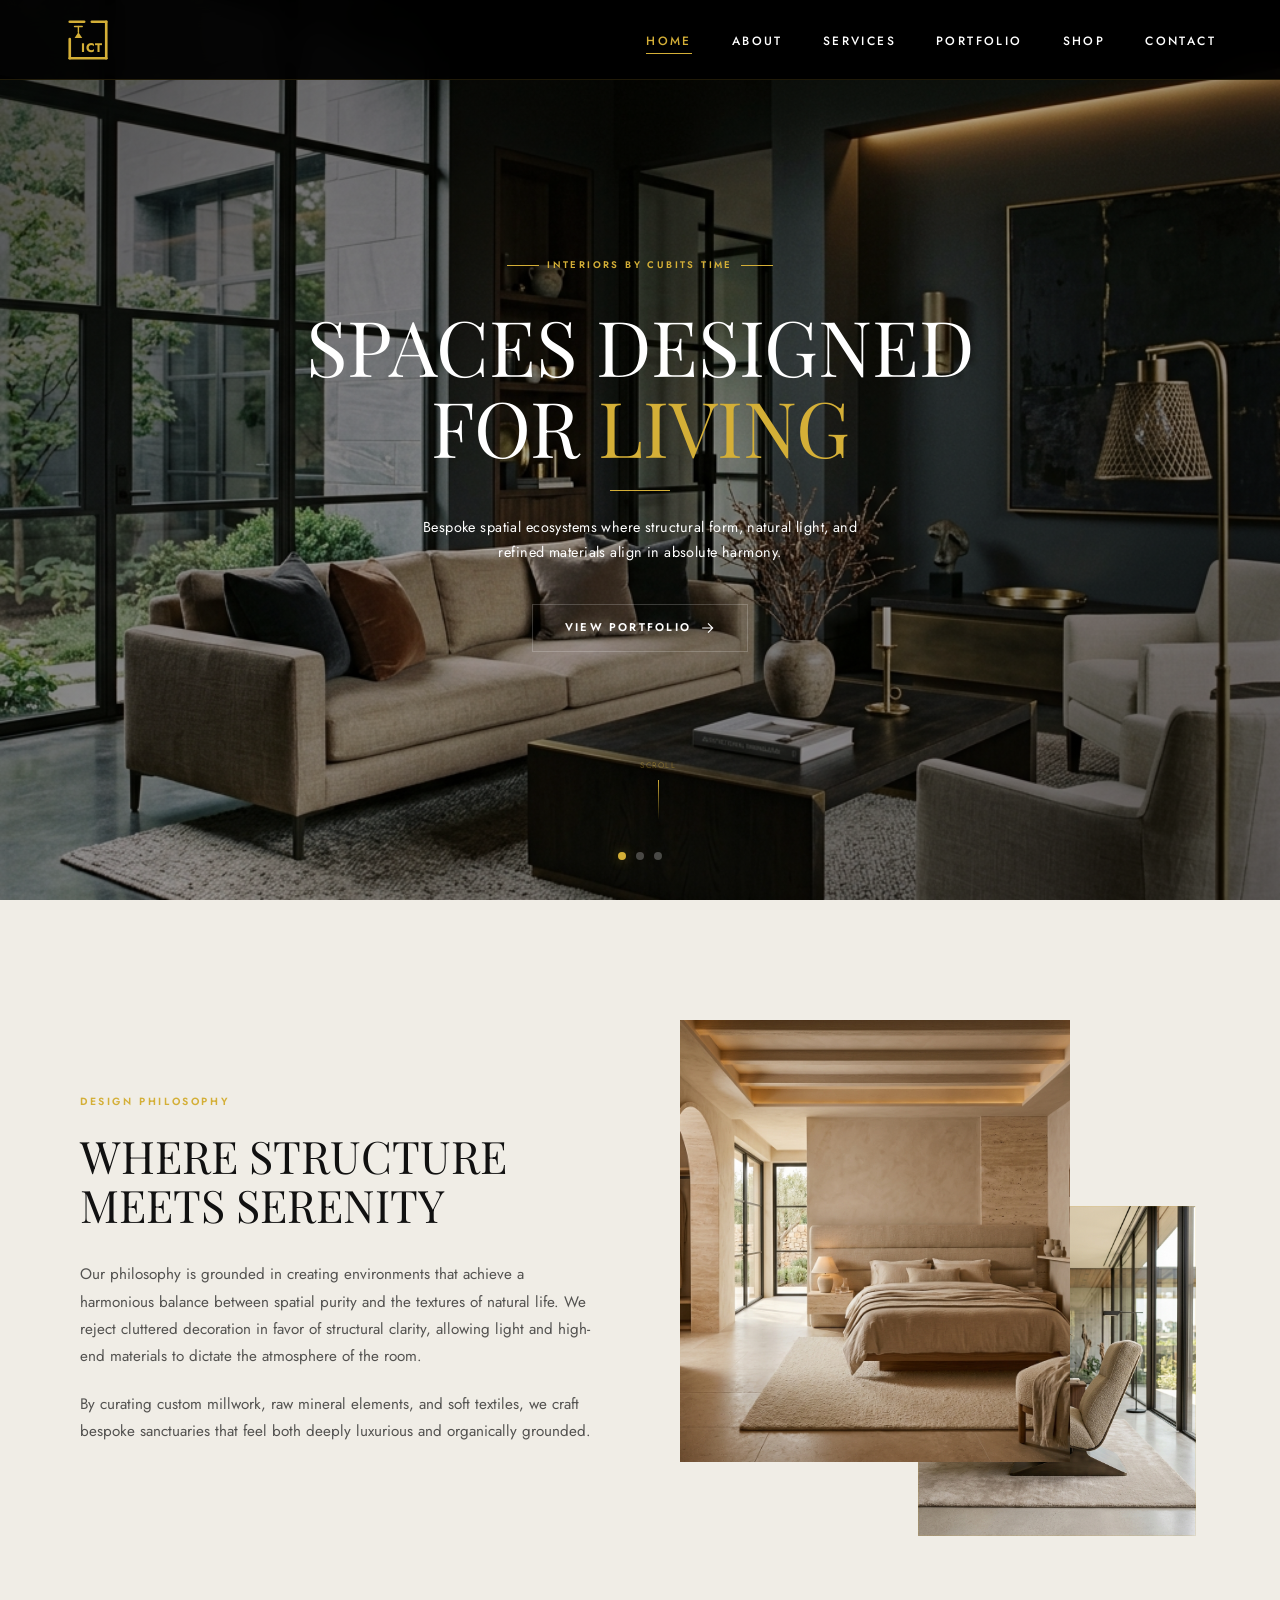
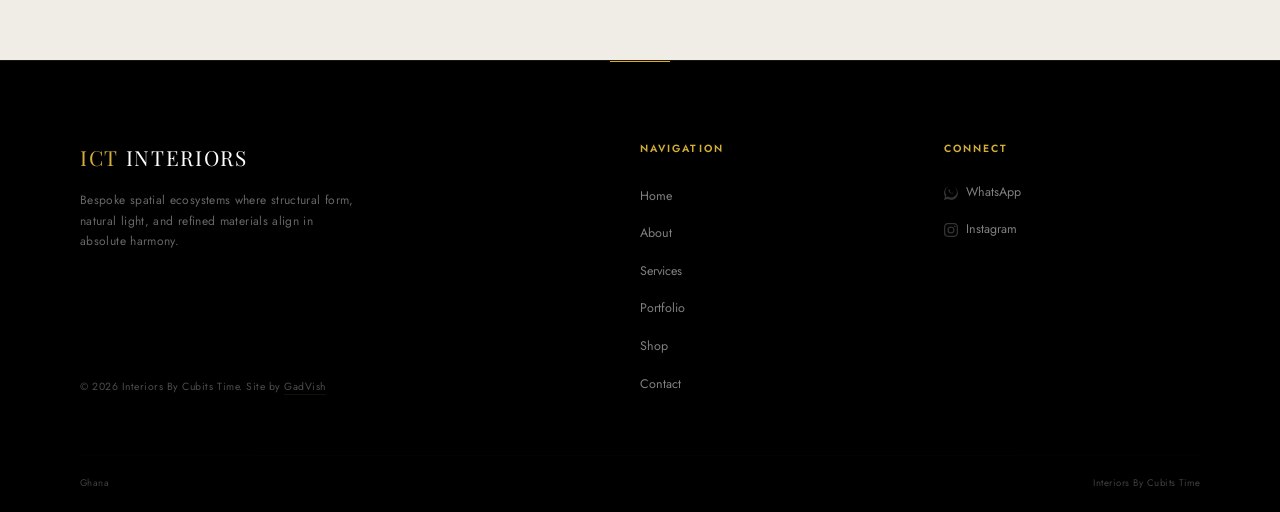
==== commit 7199c4c0: "Redesign portfolio and contact pages with unified gold/black/grey theme" ====
--- a/index.html
+++ b/index.html
@@ -29,22 +29,8 @@
     </header>
 
     <!-- 1. HERO SECTION -->
-    <section id="hero" class="dark-section" style="padding-top: 80px;">
-        <div class="hero-left reveal">
-            <div class="hero-logo-badge"><svg class="logo-svg" viewBox="0 0 100 100" style="height: 90px; width: 90px;"><line x1="12" y1="12" x2="42" y2="12" /><line x1="58" y1="12" x2="88" y2="12" /><line x1="88" y1="12" x2="88" y2="88" /><line x1="88" y1="88" x2="12" y2="88" /><line x1="12" y1="88" x2="12" y2="48" /><line x1="22" y1="22" x2="38" y2="22" style="stroke-width: 3;" /><line x1="30" y1="22" x2="30" y2="34" style="stroke-width: 3;" /><polygon points="30,34 22,46 38,46" /><text x="58" y="74" text-anchor="middle">ICT</text></svg></div>
-            <div>
-                <h1 class="hero-title font-display">Interiors<br><span>Design</span></h1>
-                <div class="gold-rule-h"></div>
-                <p class="label-caps text-accent">Interiors By Cubits Time</p>
-            </div>
-            <div class="hero-meta">
-                <p>Spaces Designed for Living.</p>
-                <p class="opacity-60 mt-1">Collection 2026</p>
-            </div>
-        </div>
-        <div class="gold-rule-v"></div>
-        <div class="hero-right">
-            <!-- Slider Slides -->
+    <section id="hero">
+        <div class="hero-slider">
             <div class="hero-slide active">
                 <img src="images/hero.png" alt="Minimalist luxury living space">
             </div>
@@ -54,32 +40,50 @@
             <div class="hero-slide">
                 <img src="images/lounge.png" alt="Minimalist lounge chair detail">
             </div>
-            <!-- Slide Dots -->
-            <div class="slider-dots">
-                <button class="slider-dot active" data-index="0"></button>
-                <button class="slider-dot" data-index="1"></button>
-                <button class="slider-dot" data-index="2"></button>
+        </div>
+        <div class="hero-overlay"></div>
+        <div class="hero-content">
+            <div class="hero-badge">
+                <span class="hero-badge-line"></span>
+                Interiors By Cubits Time
+                <span class="hero-badge-line"></span>
             </div>
+            <h1 class="hero-title">Spaces Designed<br>for <em>Living</em></h1>
+            <div class="hero-divider"></div>
+            <p class="hero-tagline">Bespoke spatial ecosystems where structural form, natural light, and refined materials align in absolute harmony.</p>
+            <a href="portfolio.html" class="hero-cta">
+                View Portfolio
+                <svg width="14" height="14" viewBox="0 0 12 12" fill="none"><path d="M1 6h8M6 2l4 4-4 4" stroke="currentColor" stroke-width="1" fill="none"/></svg>
+            </a>
+        </div>
+        <div class="hero-dots">
+            <button class="hero-dot active" data-index="0"></button>
+            <button class="hero-dot" data-index="1"></button>
+            <button class="hero-dot" data-index="2"></button>
+        </div>
+        <div class="hero-scroll">
+            <span>Scroll</span>
+            <div class="hero-scroll-line"></div>
         </div>
     </section>
 
     <!-- 2. DESIGN CONCEPT SECTION -->
-    <section id="design-concept" class="light-section">
+    <section id="design-concept" class="home-concept">
         <div class="container concept-grid">
             <div class="concept-left reveal">
-                <h2 class="concept-title font-display">Design Concept</h2>
+                <span class="concept-label">Design Philosophy</span>
+                <h2 class="concept-title">Where Structure<br>Meets Serenity</h2>
                 <div class="concept-body">
                     <p>Our philosophy is grounded in creating environments that achieve a harmonious balance between spatial purity and the textures of natural life. We reject cluttered decoration in favor of structural clarity, allowing light and high-end materials to dictate the atmosphere of the room.</p>
-                    <p>By curating custom millwork, raw mineral elements, and soft textiles, we craft bespoke sanctuaries that feel both deeply luxurious and organically grounded. Each room is treated as a unique spatial sculpture tailored to the flow of daily life.</p>
+                    <p>By curating custom millwork, raw mineral elements, and soft textiles, we craft bespoke sanctuaries that feel both deeply luxurious and organically grounded.</p>
                 </div>
-
             </div>
             <div class="concept-right reveal delay-100">
-                <div class="collage-img-1 border-light">
-                    <img class="img-cover" src="images/bedroom.png" alt="Warm master bedroom concept">
+                <div class="concept-img-main">
+                    <img src="images/bedroom.png" alt="Warm master bedroom concept">
                 </div>
-                <div class="collage-img-2 border-light">
-                    <img class="img-cover" src="images/lounge.png" alt="Minimalist lounge chair detail">
+                <div class="concept-img-accent">
+                    <img src="images/lounge.png" alt="Minimalist lounge chair detail">
                 </div>
             </div>
         </div>
@@ -87,59 +91,72 @@
 
     <!-- SHARED FOOTER -->
     <footer class="site-footer">
-        <div class="container site-footer-container">
-            <div class="site-footer-logo-wrap">
-                <span class="site-footer-logo"><svg class="logo-svg" viewBox="0 0 100 100" style="height: 40px; width: 40px;"><line x1="12" y1="12" x2="42" y2="12" /><line x1="58" y1="12" x2="88" y2="12" /><line x1="88" y1="12" x2="88" y2="88" /><line x1="88" y1="88" x2="12" y2="88" /><line x1="12" y1="88" x2="12" y2="48" /><line x1="22" y1="22" x2="38" y2="22" style="stroke-width: 3;" /><line x1="30" y1="22" x2="30" y2="34" style="stroke-width: 3;" /><polygon points="30,34 22,46 38,46" /><text x="58" y="74" text-anchor="middle">ICT</text></svg></span>
-                <p class="site-footer-copy">&copy; 2026 Interiors By Cubits Time. All rights reserved. <span style="display: block; margin-top: 4px; opacity: 0.8;">Site by <a href="https://wa.me/233500437993" target="_blank" rel="noopener noreferrer" style="color: inherit; text-decoration: none; border-bottom: 1px solid rgba(212, 175, 55, 0.4);">GadVish</a></span></p>
-                <div class="footer-socials">
-                    <a href="https://wa.me/0576086967" target="_blank" rel="noopener noreferrer" class="social-link" aria-label="WhatsApp">
-                        <svg xmlns="http://www.w3.org/2000/svg" width="16" height="16" fill="currentColor" viewBox="0 0 16 16"><path d="M13.601 2.326A7.85 7.85 0 0 0 7.994 0C3.627 0 .068 3.558.064 7.926c0 1.399.366 2.76 1.057 3.965L0 16l4.204-1.102a7.9 7.9 0 0 0 3.79.949h.004c4.368 0 7.927-3.558 7.93-7.93a7.9 7.9 0 0 0-2.33-5.607zM7.994 13.06a6.6 6.6 0 0 1-3.278-.872l-.236-.14-2.43.636.647-2.37-.154-.245a6.57 6.57 0 0 1-1.008-3.5c.003-3.633 2.97-6.593 6.614-6.593a6.59 6.59 0 0 1 4.666 1.93 6.59 6.59 0 0 1 1.929 4.667c-.003 3.633-2.97 6.593-6.613 6.593m3.473-4.96c-.185-.093-1.098-.542-1.268-.604-.17-.063-.293-.093-.417.093-.125.187-.482.604-.59.729-.109.125-.219.14-.405.047a5.5 5.5 0 0 1-1.51-1.36c-.466-.401-.84-1.002-.912-1.124-.072-.122-.008-.188.053-.249.056-.054.125-.145.187-.217.063-.072.083-.122.124-.2.041-.078.02-.145-.01-.207-.03-.062-.293-.707-.4-.963-.105-.255-.21-.22-.293-.224-.075-.003-.16-.004-.245-.004a.48.48 0 0 0-.35.162c-.12.13-.457.447-.457 1.09 0 .642.467 1.26.53 1.348.064.088.918 1.4 2.226 1.964.312.134.557.214.747.275.313.1.597.086.822.052.25-.038.799-.327.91-.643.11-.317.11-.59.078-.644-.03-.053-.113-.093-.298-.186"/></svg>
-                    </a>
-                    <a href="https://www.instagram.com/interiorsbycubitstime?igsh=MWhub2NjeDc0ZXJ0Zw==" target="_blank" rel="noopener noreferrer" class="social-link" aria-label="Instagram">
-                        <svg xmlns="http://www.w3.org/2000/svg" width="16" height="16" fill="currentColor" viewBox="0 0 16 16"><path d="M8 0C5.829 0 5.556.01 4.703.048 3.85.088 3.269.222 2.76.42a3.9 3.9 0 0 0-1.417.923A3.9 3.9 0 0 0 .42 2.76C.222 3.268.087 3.85.048 4.7.01 5.555 0 5.827 0 8.001c0 2.172.01 2.444.048 3.297.04 8.5.18 1.416.363 1.926a3.9 3.9 0 0 0 .923 1.417 3.9 3.9 0 0 0 1.417.923c.51.198 1.09.333 1.942.372C5.555 15.99 5.827 16 8 16s2.444-.01 3.298-.048c.851-.04 1.434-.174 1.943-.372a3.9 3.9 0 0 0 1.416-.923c.445-.445.718-.991.924-1.417.197-.509.332-1.09.372-1.942C15.99 10.445 16 10.173 16 8s-.01-2.444-.048-3.299c-.04-.851-.175-1.433-.372-1.941a3.9 3.9 0 0 0-.923-1.417A3.9 3.9 0 0 0 13.24.42c-.51-.198-1.092-.333-1.943-.372C10.443.01 10.172 0 7.998 0zm-.717 1.442h.718c2.136 0 2.389.007 3.232.046.78.035 1.204.166 1.486.275.373.145.64.319.92.599s.453.546.598.92c.11.281.24.705.275 1.485.039.843.047 1.096.047 3.231s-.008 2.389-.047 3.232c-.035.78-.166 1.203-.275 1.485a2.5 2.5 0 0 1-.599.919c-.28.28-.546.453-.92.598-.28.11-.704.24-1.485.276-.843.038-1.096.047-3.232.047s-2.39-.009-3.233-.047c-.78-.036-1.203-.166-1.485-.276a2.5 2.5 0 0 1-.92-.598 2.5 2.5 0 0 1-.6-.92c-.109-.281-.24-.705-.275-1.485-.038-.843-.046-1.096-.046-3.233s.008-2.388.046-3.231c.036-.78.166-1.204.276-1.486.145-.373.319-.64.599-.92s.546-.453.92-.6c.282-.109.705-.24 1.485-.276.738-.034 1.024-.044 2.515-.045zm4.988 1.328a.96.96 0 1 0 0 1.92.96.96 0 0 0 0-1.92m-4.27 1.122a4.109 4.109 0 1 0 0 8.217 4.109 4.109 0 0 0 0-8.217m0 1.441a2.667 2.667 0 1 1 0 5.334 2.667 2.667 0 0 1 0-5.334"/></svg>
-                    </a>
+        <div class="container">
+            <div class="site-footer-inner">
+                <div class="site-footer-brand">
+                    <span class="site-footer-logo"><em>ICT</em> Interiors</span>
+                    <p class="site-footer-tagline">Bespoke spatial ecosystems where structural form, natural light, and refined materials align in absolute harmony.</p>
+                    <p class="site-footer-copy">&copy; 2026 Interiors By Cubits Time. Site by <a href="https://wa.me/233500437993" target="_blank" rel="noopener noreferrer" style="color: inherit; text-decoration: none; border-bottom: 1px solid rgba(212,175,55,0.3);">GadVish</a></p>
+                </div>
+                <div>
+                    <span class="site-footer-col-title">Navigation</span>
+                    <ul class="site-footer-nav">
+                        <li><a href="index.html">Home</a></li>
+                        <li><a href="about.html">About</a></li>
+                        <li><a href="services.html">Services</a></li>
+                        <li><a href="portfolio.html">Portfolio</a></li>
+                        <li><a href="shop.html">Shop</a></li>
+                        <li><a href="contact.html">Contact</a></li>
+                    </ul>
+                </div>
+                <div>
+                    <span class="site-footer-col-title">Connect</span>
+                    <ul class="site-footer-social">
+                        <li><a href="https://wa.me/0576086967" target="_blank" rel="noopener noreferrer" aria-label="WhatsApp">
+                            <svg xmlns="http://www.w3.org/2000/svg" width="14" height="14" fill="currentColor" viewBox="0 0 16 16"><path d="M13.601 2.326A7.85 7.85 0 0 0 7.994 0C3.627 0 .068 3.558.064 7.926c0 1.399.366 2.76 1.057 3.965L0 16l4.204-1.102a7.9 7.9 0 0 0 3.79.949h.004c4.368 0 7.927-3.558 7.93-7.93a7.9 7.9 0 0 0-2.33-5.607zM7.994 13.06a6.6 6.6 0 0 1-3.278-.872l-.236-.14-2.43.636.647-2.37-.154-.245a6.57 6.57 0 0 1-1.008-3.5c.003-3.633 2.97-6.593 6.614-6.593a6.59 6.59 0 0 1 4.666 1.93 6.59 6.59 0 0 1 1.929 4.667c-.003 3.633-2.97 6.593-6.613 6.593m3.473-4.96c-.185-.093-1.098-.542-1.268-.604-.17-.063-.293-.093-.417.093-.125.187-.482.604-.59.729-.109.125-.219.14-.405.047a5.5 5.5 0 0 1-1.51-1.36c-.466-.401-.84-1.002-.912-1.124-.072-.122-.008-.188.053-.249.056-.054.125-.145.187-.217.063-.072.083-.122.124-.2.041-.078.02-.145-.01-.207-.03-.062-.293-.707-.4-.963-.105-.255-.21-.22-.293-.224-.075-.003-.16-.004-.245-.004a.48.48 0 0 0-.35.162c-.12.13-.457.447-.457 1.09 0 .642.467 1.26.53 1.348.064.088.918 1.4 2.226 1.964.312.134.557.214.747.275.313.1.597.086.822.052.25-.038.799-.327.91-.643.11-.317.11-.59.078-.644-.03-.053-.113-.093-.298-.186"/></svg>
+                            WhatsApp
+                        </a></li>
+                        <li><a href="https://www.instagram.com/interiorsbycubitstime?igsh=MWhub2NjeDc0ZXJ0Zw==" target="_blank" rel="noopener noreferrer" aria-label="Instagram">
+                            <svg xmlns="http://www.w3.org/2000/svg" width="14" height="14" fill="currentColor" viewBox="0 0 16 16"><path d="M8 0C5.829 0 5.556.01 4.703.048 3.85.088 3.269.222 2.76.42a3.9 3.9 0 0 0-1.417.923A3.9 3.9 0 0 0 .42 2.76C.222 3.268.087 3.85.048 4.7.01 5.555 0 5.827 0 8.001c0 2.172.01 2.444.048 3.297.04 8.5.18 1.416.363 1.926a3.9 3.9 0 0 0 .923 1.417 3.9 3.9 0 0 0 1.417.923c.51.198 1.09.333 1.942.372C5.555 15.99 5.827 16 8 16s2.444-.01 3.298-.048c.851-.04 1.434-.174 1.943-.372a3.9 3.9 0 0 0 1.416-.923c.445-.445.718-.991.924-1.417.197-.509.332-1.09.372-1.942C15.99 10.445 16 10.173 16 8s-.01-2.444-.048-3.299c-.04-.851-.175-1.433-.372-1.941a3.9 3.9 0 0 0-.923-1.417A3.9 3.9 0 0 0 13.24.42c-.51-.198-1.092-.333-1.943-.372C10.443.01 10.172 0 7.998 0zm-.717 1.442h.718c2.136 0 2.389.007 3.232.046.78.035 1.204.166 1.486.275.373.145.64.319.92.599s.453.546.598.92c.11.281.24.705.275 1.485.039.843.047 1.096.047 3.231s-.008 2.389-.047 3.232c-.035.78-.166 1.203-.275 1.485a2.5 2.5 0 0 1-.599.919c-.28.28-.546.453-.92.598-.28.11-.704.24-1.485.276-.843.038-1.096.047-3.232.047s-2.39-.009-3.233-.047c-.78-.036-1.203-.166-1.485-.276a2.5 2.5 0 0 1-.92-.598 2.5 2.5 0 0 1-.6-.92c-.109-.281-.24-.705-.275-1.485-.038-.843-.046-1.096-.046-3.233s.008-2.388.046-3.231c.036-.78.166-1.204.276-1.486.145-.373.319-.64.599-.92s.546-.453.92-.6c.282-.109.705-.24 1.485-.276.738-.034 1.024-.044 2.515-.045zm4.988 1.328a.96.96 0 1 0 0 1.92.96.96 0 0 0 0-1.92m-4.27 1.122a4.109 4.109 0 1 0 0 8.217 4.109 4.109 0 0 0 0-8.217m0 1.441a2.667 2.667 0 1 1 0 5.334 2.667 2.667 0 0 1 0-5.334"/></svg>
+                            Instagram
+                        </a></li>
+                    </ul>
                 </div>
             </div>
-            <ul class="site-footer-links">
-                <li><a href="index.html">Home</a></li>
-                <li><a href="about.html">About</a></li>
-                <li><a href="services.html">Services</a></li>
-                <li><a href="portfolio.html">Portfolio</a></li>
-                <li><a href="shop.html">Shop</a></li>
-                <li><a href="contact.html">Contact</a></li>
-            </ul>
+            <div class="site-footer-bottom">
+                <span>Ghana</span>
+                <span>Interiors By Cubits Time</span>
+            </div>
         </div>
     </footer>
 
     <!-- INLINE JAVASCRIPT FOR HERO SLIDER & SCROLL REVEAL -->
     <script>
         // Hero Slide Cycler
-        const slides = document.querySelectorAll('.hero-slide');
-        const dots = document.querySelectorAll('.slider-dot');
+        const heroSlides = document.querySelectorAll('.hero-slide');
+        const heroDots = document.querySelectorAll('.hero-dot');
         let currentSlide = 0;
-        const slideInterval = 4000;
+        const slideInterval = 5000;
 
-        function showSlide(index) {
-            slides.forEach(slide => slide.classList.remove('active'));
-            dots.forEach(dot => dot.classList.remove('active'));
-            slides[index].classList.add('active');
-            dots[index].classList.add('active');
+        function showHeroSlide(index) {
+            heroSlides.forEach(s => s.classList.remove('active'));
+            heroDots.forEach(d => d.classList.remove('active'));
+            heroSlides[index].classList.add('active');
+            heroDots[index].classList.add('active');
             currentSlide = index;
         }
 
-        function nextSlide() {
-            let next = (currentSlide + 1) % slides.length;
-            showSlide(next);
-        }
+        let autoSlide = setInterval(() => {
+            showHeroSlide((currentSlide + 1) % heroSlides.length);
+        }, slideInterval);
 
-        let autoSlide = setInterval(nextSlide, slideInterval);
-
-        dots.forEach(dot => {
+        heroDots.forEach(dot => {
             dot.addEventListener('click', () => {
                 clearInterval(autoSlide);
-                const index = parseInt(dot.getAttribute('data-index'));
-                showSlide(index);
-                autoSlide = setInterval(nextSlide, slideInterval);
+                showHeroSlide(parseInt(dot.getAttribute('data-index')));
+                autoSlide = setInterval(() => {
+                    showHeroSlide((currentSlide + 1) % heroSlides.length);
+                }, slideInterval);
             });
         });
 
--- a/style.css
+++ b/style.css
@@ -9,11 +9,13 @@
 
 :root {
     --bg-dark: #000000;
-    --surface-light: #FFFFFF;
+    --surface-light: #F0EDE6;
     --accent: #D4AF37;
     --text-dark: #111111;
     --text-light: #FFFFFF;
-    --divider: #222222;
+    --divider: #2A2A2A;
+    --grey-muted: #8A8A8A;
+    --grey-light: #E8E3D8;
     --font-display: 'Playfair Display', serif;
     --font-body: 'Jost', sans-serif;
 }
@@ -203,139 +205,262 @@
 
 /* Section 1: Hero */
 #hero {
+    position: relative;
     height: 100vh;
     min-height: 700px;
-    padding: 0;
-    display: flex;
-}
-
-.hero-left {
-    width: 45%;
-    padding: 60px 40px 60px 64px;
-    display: flex;
-    flex-direction: column;
-    justify-content: space-between;
-}
-
-.hero-logo-badge {
-    width: 60px;
-    height: 60px;
-    border-radius: 50%;
-    border: 1px solid var(--accent);
     display: flex;
     align-items: center;
     justify-content: center;
+    background: var(--bg-dark);
+    overflow: hidden;
+}
+.hero-overlay {
+    position: absolute;
+    inset: 0;
+    background: linear-gradient(135deg, rgba(0,0,0,0.7) 0%, rgba(0,0,0,0.3) 50%, rgba(0,0,0,0.6) 100%);
+    z-index: 1;
+}
+.hero-slider {
+    position: absolute;
+    inset: 0;
+    z-index: 0;
+}
+.hero-slide {
+    position: absolute;
+    inset: 0;
+    opacity: 0;
+    transition: opacity 1.5s ease-in-out;
+}
+.hero-slide.active {
+    opacity: 1;
+}
+.hero-slide img {
+    width: 100%;
+    height: 100%;
+    object-fit: cover;
+    transform: scale(1.08);
+    transition: transform 8s ease-out;
+}
+.hero-slide.active img {
+    transform: scale(1);
+}
+.hero-content {
+    position: relative;
+    z-index: 2;
+    text-align: center;
+    max-width: 720px;
+    padding: 0 24px;
+}
+.hero-badge {
+    display: inline-flex;
+    align-items: center;
+    gap: 8px;
+    font-size: 0.6rem;
+    font-weight: 600;
+    letter-spacing: 0.25em;
+    text-transform: uppercase;
+    color: var(--accent);
+    margin-bottom: 32px;
+    opacity: 0;
+    animation: heroFadeUp 0.8s ease 0.3s forwards;
+}
+.hero-badge-line {
+    width: 32px;
+    height: 1px;
+    background: var(--accent);
+}
+.hero-title {
     font-family: var(--font-display);
-    font-size: 1.1rem;
-    color: var(--accent);
-    margin-bottom: 40px;
-}
-
-.hero-title {
-    font-size: clamp(3.5rem, 6vw, 6rem);
+    font-size: clamp(2.5rem, 6vw, 5.5rem);
     font-weight: 300;
-    line-height: 0.95;
+    line-height: 1.05;
     text-transform: uppercase;
     color: var(--text-light);
-    margin-bottom: 20px;
-}
-
-.hero-title span {
-    font-style: italic;
-    color: var(--accent);
-}
-
-.hero-meta {
-    font-size: 0.8rem;
-    color: var(--accent);
-    text-transform: uppercase;
+    margin-bottom: 24px;
+    opacity: 0;
+    animation: heroFadeUp 0.8s ease 0.5s forwards;
+}
+.hero-title em {
+    font-style: normal;
+    color: var(--accent);
+}
+.hero-divider {
+    width: 0;
+    height: 1px;
+    background: var(--accent);
+    margin: 0 auto 24px;
+    animation: heroLineGrow 1s cubic-bezier(0.16, 1, 0.3, 1) 0.8s forwards;
+}
+@keyframes heroLineGrow { to { width: 60px; } }
+.hero-tagline {
+    font-size: 0.9rem;
+    opacity: 0.5;
+    line-height: 1.7;
+    letter-spacing: 0.03em;
+    max-width: 480px;
+    margin: 0 auto 40px;
+    opacity: 0;
+    animation: heroFadeUp 0.8s ease 1s forwards;
+}
+.hero-cta {
+    display: inline-flex;
+    align-items: center;
+    gap: 10px;
+    font-size: 0.7rem;
+    font-weight: 600;
     letter-spacing: 0.2em;
-    margin-top: auto;
-}
-
-.hero-right {
-    width: 55%;
-    height: 100%;
+    text-transform: uppercase;
+    color: var(--text-light);
+    text-decoration: none;
+    border: 1px solid rgba(255,255,255,0.2);
+    padding: 14px 32px;
+    transition: all 0.4s ease;
+    opacity: 0;
+    animation: heroFadeUp 0.8s ease 1.2s forwards;
+}
+.hero-cta:hover {
+    background: var(--accent);
+    color: var(--bg-dark);
+    border-color: var(--accent);
+}
+.hero-cta svg { transition: transform 0.3s ease; }
+.hero-cta:hover svg { transform: translateX(4px); }
+.hero-dots {
+    position: absolute;
+    bottom: 40px;
+    left: 50%;
+    transform: translateX(-50%);
+    display: flex;
+    gap: 10px;
+    z-index: 3;
+}
+.hero-dot {
+    width: 8px;
+    height: 8px;
+    border-radius: 50%;
+    background: rgba(255,255,255,0.25);
+    border: none;
+    cursor: pointer;
+    transition: all 0.3s ease;
+    padding: 0;
+}
+.hero-dot.active {
+    background: var(--accent);
+    box-shadow: 0 0 12px rgba(212,175,55,0.4);
+}
+.hero-scroll {
+    position: absolute;
+    bottom: 80px;
+    left: 50%;
+    transform: translateX(-50%);
+    z-index: 3;
+    display: flex;
+    flex-direction: column;
+    align-items: center;
+    gap: 8px;
+    opacity: 0;
+    animation: heroFadeUp 0.8s ease 1.6s forwards;
+}
+.hero-scroll-line {
+    width: 1px;
+    height: 40px;
+    background: linear-gradient(to bottom, var(--accent), transparent);
+    animation: scrollPulse 2s ease-in-out infinite;
+}
+@keyframes scrollPulse {
+    0%, 100% { opacity: 0.3; transform: scaleY(1); }
+    50% { opacity: 1; transform: scaleY(1.2); }
+}
+.hero-scroll span {
+    font-size: 0.5rem;
+    letter-spacing: 0.2em;
+    text-transform: uppercase;
+    color: var(--accent);
+    opacity: 0.4;
+}
+@keyframes heroFadeUp {
+    to { opacity: 1; transform: translateY(0); }
 }
 
 /* Section 2: Design Concept */
+.home-concept {
+    padding: 120px 0;
+    background: var(--surface-light);
+}
 .concept-grid {
     display: grid;
     grid-template-columns: 1fr 1fr;
     gap: 80px;
     align-items: center;
 }
-
 .concept-left {
     display: flex;
     flex-direction: column;
 }
-
+.concept-label {
+    display: inline-block;
+    font-size: 0.65rem;
+    font-weight: 600;
+    letter-spacing: 0.25em;
+    text-transform: uppercase;
+    color: var(--accent);
+    margin-bottom: 20px;
+}
 .concept-title {
-    font-size: clamp(2.5rem, 4vw, 4rem);
-    font-weight: 400;
-    margin-bottom: 30px;
-    text-transform: uppercase;
-}
-
-.concept-body {
-    margin-bottom: 40px;
-}
-
+    font-family: var(--font-display);
+    font-size: clamp(2rem, 3.5vw, 3.2rem);
+    font-weight: 300;
+    margin-bottom: 32px;
+    text-transform: uppercase;
+    color: var(--text-dark);
+    line-height: 1.1;
+}
 .concept-body p {
     margin-bottom: 20px;
     font-size: 0.95rem;
-    opacity: 0.85;
-}
-
-.swatch-row {
-    display: flex;
-    gap: 24px;
-}
-
-.swatch-item {
-    display: flex;
-    flex-direction: column;
-    align-items: center;
-    gap: 8px;
-}
-
-.swatch-color {
-    width: 48px;
-    height: 48px;
-    border: 1px solid rgba(0, 0, 0, 0.1);
-}
-
-.swatch-label {
-    font-size: 0.65rem;
-    text-transform: uppercase;
-    letter-spacing: 0.1em;
+    color: var(--text-dark);
     opacity: 0.7;
-}
-
+    line-height: 1.8;
+}
 .concept-right {
     position: relative;
-    height: 500px;
-}
-
-.collage-img-1 {
-    width: 70%;
-    height: 80%;
+    height: 520px;
+}
+.concept-img-main {
     position: absolute;
     top: 0;
     left: 0;
+    width: 75%;
+    height: 85%;
     z-index: 2;
-    border: 8px solid var(--surface-light);
-}
-
-.collage-img-2 {
-    width: 60%;
-    height: 70%;
+    overflow: hidden;
+}
+.concept-img-main img {
+    width: 100%;
+    height: 100%;
+    object-fit: cover;
+}
+.concept-img-accent {
     position: absolute;
     bottom: 0;
     right: 0;
+    width: 55%;
+    height: 65%;
     z-index: 1;
-    border: 8px solid var(--surface-light);
+    overflow: hidden;
+    border: 4px solid var(--surface-light);
+}
+.concept-img-accent img {
+    width: 100%;
+    height: 100%;
+    object-fit: cover;
+}
+.concept-img-accent::after {
+    content: '';
+    position: absolute;
+    inset: 0;
+    border: 1px solid rgba(212,175,55,0.15);
+    pointer-events: none;
 }
 
 /* Section 3: Design Highlight */
@@ -530,96 +655,303 @@
 /* -------------------------------------------------------------
    Editorial Gallery Layout
    ------------------------------------------------------------- */
-.gallery-grid {
+/* Portfolio */
+.portfolio-page {
+    padding: 120px 0 100px;
+    background: var(--surface-light);
+}
+.portfolio-header {
+    text-align: center;
+    margin-bottom: 64px;
+}
+.portfolio-label {
+    display: inline-block;
+    font-size: 0.65rem;
+    font-weight: 600;
+    letter-spacing: 0.25em;
+    text-transform: uppercase;
+    color: var(--accent);
+    margin-bottom: 20px;
+}
+.portfolio-title {
+    font-family: var(--font-display);
+    font-size: clamp(2rem, 4vw, 3.2rem);
+    font-weight: 300;
+    text-transform: uppercase;
+    color: var(--text-dark);
+}
+.portfolio-grid {
     display: grid;
     grid-template-columns: repeat(12, 1fr);
-    gap: 32px;
-    margin-top: 40px;
-}
-
-.gallery-card {
+    gap: 24px;
+}
+.portfolio-card {
     position: relative;
     overflow: hidden;
-    cursor: pointer;
+    display: block;
     text-decoration: none;
-    display: block;
-    background-color: var(--bg-dark);
-}
-
-/* Asymmetrical column & row spanning rules */
-.gallery-card.tall {
+    background: var(--bg-dark);
+}
+.portfolio-card.tall {
     grid-column: span 4;
     grid-row: span 2;
     height: 600px;
 }
-
-.gallery-card.wide {
+.portfolio-card.wide {
     grid-column: span 8;
-    height: 284px;
-}
-
-.gallery-card.square {
+    height: 288px;
+}
+.portfolio-card.square {
     grid-column: span 4;
-    height: 284px;
-}
-
-.gallery-card.medium {
+    height: 288px;
+}
+.portfolio-card.medium {
     grid-column: span 6;
     height: 400px;
 }
-
-.gallery-img-wrapper {
+.portfolio-card-img {
     width: 100%;
     height: 100%;
     overflow: hidden;
 }
-
-.gallery-img-wrapper img {
+.portfolio-card-img img {
     width: 100%;
     height: 100%;
     object-fit: cover;
-    transition: transform 0.8s cubic-bezier(0.25, 1, 0.5, 1);
-}
-
-.gallery-card:hover .gallery-img-wrapper img {
-    transform: scale(1.05);
-}
-
-/* Overlay Styling */
-.gallery-overlay {
+    transition: transform 0.8s cubic-bezier(0.16, 1, 0.3, 1);
+}
+.portfolio-card:hover .portfolio-card-img img {
+    transform: scale(1.06);
+}
+.portfolio-card-info {
     position: absolute;
-    top: 0;
+    bottom: 0;
     left: 0;
+    right: 0;
+    padding: 24px 28px;
+    background: linear-gradient(to top, rgba(0,0,0,0.7) 0%, transparent 100%);
+    transform: translateY(20px);
+    opacity: 0;
+    transition: all 0.4s cubic-bezier(0.16, 1, 0.3, 1);
+}
+.portfolio-card:hover .portfolio-card-info {
+    transform: translateY(0);
+    opacity: 1;
+}
+.portfolio-card-title {
+    font-family: var(--font-display);
+    font-size: 1.3rem;
+    font-weight: 300;
+    color: var(--text-light);
+    margin-bottom: 4px;
+}
+.portfolio-card-meta {
+    font-size: 0.65rem;
+    letter-spacing: 0.15em;
+    text-transform: uppercase;
+    color: var(--accent);
+    font-weight: 600;
+}
+
+/* Contact */
+.contact-page {
+    padding: 120px 0 100px;
+    background: var(--surface-light);
+}
+.contact-grid {
+    display: grid;
+    grid-template-columns: 1fr 1fr;
+    gap: 64px;
+    align-items: start;
+}
+.contact-label {
+    display: inline-block;
+    font-size: 0.65rem;
+    font-weight: 600;
+    letter-spacing: 0.25em;
+    text-transform: uppercase;
+    color: var(--accent);
+    margin-bottom: 20px;
+}
+.contact-title {
+    font-family: var(--font-display);
+    font-size: clamp(2rem, 3.5vw, 3rem);
+    font-weight: 300;
+    text-transform: uppercase;
+    color: var(--text-dark);
+    margin-bottom: 24px;
+    line-height: 1.1;
+}
+.contact-intro {
+    font-size: 0.95rem;
+    line-height: 1.8;
+    color: var(--text-dark);
+    opacity: 0.7;
+    margin-bottom: 40px;
+}
+.contact-form {
+    display: flex;
+    flex-direction: column;
+    gap: 20px;
+}
+.contact-field {
+    display: flex;
+    flex-direction: column;
+    gap: 6px;
+}
+.contact-label-field {
+    font-size: 0.7rem;
+    font-weight: 600;
+    text-transform: uppercase;
+    letter-spacing: 0.1em;
+    color: var(--text-dark);
+}
+.contact-input {
+    width: 100%;
+    padding: 12px 14px;
+    border: 1px solid rgba(0,0,0,0.12);
+    background: transparent;
+    color: var(--text-dark);
+    font-family: var(--font-body);
+    font-size: 0.9rem;
+    outline: none;
+    transition: border-color 0.3s ease;
+}
+.contact-input:focus {
+    border-color: var(--accent);
+}
+.contact-input::placeholder {
+    color: var(--grey-muted);
+    opacity: 0.4;
+}
+.contact-select {
+    width: 100%;
+    padding: 12px 14px;
+    border: 1px solid rgba(0,0,0,0.12);
+    background: transparent;
+    color: var(--text-dark);
+    font-family: var(--font-body);
+    font-size: 0.9rem;
+    outline: none;
+    transition: border-color 0.3s ease;
+    appearance: none;
+    background-image: url("data:image/svg+xml,%3Csvg xmlns='http://www.w3.org/2000/svg' width='12' height='12' viewBox='0 0 12 12'%3E%3Cpath d='M2 4l4 4 4-4' stroke='%23111' stroke-width='1' fill='none'/%3E%3C/svg%3E");
+    background-repeat: no-repeat;
+    background-position: right 14px center;
+    cursor: pointer;
+}
+.contact-select:focus {
+    border-color: var(--accent);
+}
+.contact-textarea {
+    width: 100%;
+    padding: 12px 14px;
+    border: 1px solid rgba(0,0,0,0.12);
+    background: transparent;
+    color: var(--text-dark);
+    font-family: var(--font-body);
+    font-size: 0.9rem;
+    outline: none;
+    transition: border-color 0.3s ease;
+    resize: vertical;
+}
+.contact-textarea:focus {
+    border-color: var(--accent);
+}
+.contact-textarea::placeholder {
+    color: var(--grey-muted);
+    opacity: 0.4;
+}
+.contact-submit {
+    align-self: flex-start;
+    padding: 14px 36px;
+    background: var(--text-dark);
+    color: var(--text-light);
+    border: none;
+    font-size: 0.75rem;
+    font-weight: 600;
+    text-transform: uppercase;
+    letter-spacing: 0.15em;
+    cursor: pointer;
+    transition: all 0.3s ease;
+}
+.contact-submit:hover {
+    background: var(--accent);
+    color: var(--bg-dark);
+}
+.contact-side {
+    display: flex;
+    flex-direction: column;
+    gap: 40px;
+}
+.contact-image {
+    width: 100%;
+    height: 340px;
+    overflow: hidden;
+    position: relative;
+}
+.contact-image img {
     width: 100%;
     height: 100%;
-    background-color: rgba(26, 23, 20, 0.85);
+    object-fit: cover;
+}
+.contact-image-border {
+    position: absolute;
+    inset: 12px;
+    border: 1px solid rgba(212,175,55,0.12);
+    pointer-events: none;
+}
+.contact-details {
+    border-top: 1px solid rgba(0,0,0,0.08);
+    padding-top: 32px;
     display: flex;
     flex-direction: column;
-    justify-content: flex-end;
-    padding: 32px;
-    opacity: 0;
-    transition: opacity 0.4s ease;
-    border: 1px solid rgba(196, 168, 130, 0.3);
-}
-
-.gallery-card:hover .gallery-overlay {
-    opacity: 1;
-}
-
-.gallery-project-title {
-    font-family: var(--font-display);
-    font-size: 1.5rem;
-    color: var(--text-light);
-    margin-bottom: 8px;
-    text-transform: uppercase;
-    font-weight: 300;
-}
-
-.gallery-project-meta {
-    font-family: var(--font-body);
+    gap: 24px;
+}
+.contact-detail-item {
+    display: flex;
+    flex-direction: column;
+    gap: 4px;
+}
+.contact-detail-label {
+    font-size: 0.65rem;
+    letter-spacing: 0.1em;
+    text-transform: uppercase;
+    color: var(--grey-muted);
+    font-weight: 600;
+}
+.contact-detail-value {
+    font-size: 1rem;
+    color: var(--text-dark);
+    text-decoration: none;
+    font-weight: 500;
+    transition: color 0.3s;
+}
+.contact-detail-value:hover {
+    color: var(--accent);
+}
+.contact-social {
+    display: flex;
+    gap: 12px;
+    margin-top: 8px;
+}
+.contact-social a {
+    display: inline-flex;
+    align-items: center;
+    gap: 6px;
     font-size: 0.7rem;
-    color: var(--accent);
-    text-transform: uppercase;
+    letter-spacing: 0.1em;
+    text-transform: uppercase;
+    color: var(--text-dark);
+    text-decoration: none;
+    border: 1px solid rgba(0,0,0,0.12);
+    padding: 10px 20px;
+    transition: all 0.3s ease;
+}
+.contact-social a:hover {
+    border-color: var(--accent);
+    color: var(--accent);
+}
     letter-spacing: 0.15em;
 }
 
@@ -804,7 +1136,7 @@
 /* Section 9: Our Partners */
 .partners-grid-3col {
     display: grid;
-    grid-template-columns: repeat(3, 1fr);
+    grid-template-columns: repeat(4, 1fr);
     gap: 32px;
     margin-top: 40px;
 }
@@ -902,68 +1234,6 @@
     letter-spacing: 0.15em;
     text-transform: uppercase;
     color: var(--text-light);
-}
-
-/* -------------------------------------------------------------
-   Hero Slider Styles
-   ------------------------------------------------------------- */
-.hero-right {
-    width: 55%;
-    height: 100%;
-    position: relative;
-    overflow: hidden;
-}
-
-.hero-slide {
-    position: absolute;
-    top: 0;
-    left: 0;
-    width: 100%;
-    height: 100%;
-    opacity: 0;
-    transition: opacity 1.2s ease-in-out;
-    z-index: 1;
-}
-
-.hero-slide.active {
-    opacity: 1;
-    z-index: 2;
-}
-
-.hero-slide img {
-    width: 100%;
-    height: 100%;
-    object-fit: cover;
-    transform: scale(1.05);
-    transition: transform 6s ease-in-out;
-}
-
-.hero-slide.active img {
-    transform: scale(1);
-}
-
-.slider-dots {
-    position: absolute;
-    bottom: 40px;
-    right: 40px;
-    display: flex;
-    gap: 12px;
-    z-index: 10;
-}
-
-.slider-dot {
-    width: 8px;
-    height: 8px;
-    border-radius: 50%;
-    background-color: rgba(255, 255, 255, 0.3);
-    border: none;
-    cursor: pointer;
-    transition: background-color 0.3s ease;
-    padding: 0;
-}
-
-.slider-dot.active {
-    background-color: var(--accent);
 }
 
 /* -------------------------------------------------------------
@@ -991,60 +1261,141 @@
 .site-footer {
     background-color: var(--bg-dark);
     color: var(--text-light);
-    border-top: 1px solid var(--divider);
-    padding: 60px 0;
-    width: 100%;
-}
-
-.site-footer-container {
+    border-top: 1px solid rgba(212,175,55,0.12);
+    padding: 0;
+    width: 100%;
+    position: relative;
+}
+.site-footer::before {
+    content: '';
+    position: absolute;
+    top: 0;
+    left: 50%;
+    transform: translateX(-50%);
+    width: 60px;
+    height: 1px;
+    background: var(--accent);
+}
+.site-footer-inner {
+    padding: 80px 0 60px;
+    display: grid;
+    grid-template-columns: 2fr 1fr 1fr;
+    gap: 48px;
+}
+.site-footer-brand {
+    display: flex;
+    flex-direction: column;
+    gap: 16px;
+}
+.site-footer-logo {
+    font-family: var(--font-display);
+    font-size: 1.3rem;
+    color: var(--text-light);
+    text-transform: uppercase;
+    letter-spacing: 0.08em;
+    font-weight: 300;
+}
+.site-footer-logo em {
+    font-style: normal;
+    color: var(--accent);
+}
+.site-footer-tagline {
+    font-size: 0.75rem;
+    opacity: 0.4;
+    line-height: 1.7;
+    max-width: 280px;
+    letter-spacing: 0.03em;
+}
+.site-footer-copy {
+    font-size: 0.65rem;
+    opacity: 0.3;
+    letter-spacing: 0.05em;
+    margin-top: auto;
+}
+.site-footer-col-title {
+    font-size: 0.65rem;
+    font-weight: 600;
+    letter-spacing: 0.2em;
+    text-transform: uppercase;
+    color: var(--accent);
+    margin-bottom: 24px;
+    display: block;
+}
+.site-footer-nav {
+    list-style: none;
+    display: flex;
+    flex-direction: column;
+    gap: 12px;
+}
+.site-footer-nav a {
+    font-size: 0.78rem;
+    color: var(--text-light);
+    text-decoration: none;
+    opacity: 0.5;
+    transition: all 0.3s ease;
+    display: inline-flex;
+    align-items: center;
+    gap: 6px;
+    width: fit-content;
+}
+.site-footer-nav a:hover {
+    opacity: 1;
+    color: var(--accent);
+    transform: translateX(4px);
+}
+.site-footer-social {
+    list-style: none;
+    display: flex;
+    flex-direction: column;
+    gap: 12px;
+}
+.site-footer-social a {
+    font-size: 0.78rem;
+    color: var(--text-light);
+    text-decoration: none;
+    opacity: 0.5;
+    transition: all 0.3s ease;
+    display: inline-flex;
+    align-items: center;
+    gap: 8px;
+    width: fit-content;
+}
+.site-footer-social a:hover {
+    opacity: 1;
+    color: var(--accent);
+    transform: translateX(4px);
+}
+.site-footer-social svg {
+    opacity: 0.4;
+    transition: opacity 0.3s;
+}
+.site-footer-social a:hover svg {
+    opacity: 1;
+}
+.site-footer-bottom {
+    border-top: 1px solid rgba(255,255,255,0.04);
+    padding: 20px 0;
     display: flex;
     justify-content: space-between;
     align-items: center;
-    flex-wrap: wrap;
-    gap: 24px;
-}
-
-.site-footer-logo-wrap {
-    display: flex;
-    flex-direction: column;
-    gap: 8px;
-}
-
-.site-footer-logo {
-    font-family: var(--font-display);
-    font-size: 1.4rem;
-    color: var(--accent);
-    text-transform: uppercase;
+    font-size: 0.6rem;
+    opacity: 0.25;
     letter-spacing: 0.05em;
-    font-weight: 500;
-}
-
-.site-footer-copy {
-    font-size: 0.7rem;
-    opacity: 0.5;
-    letter-spacing: 0.05em;
-}
-
-.site-footer-links {
-    display: flex;
-    gap: 32px;
-    list-style: none;
-}
-
-.site-footer-links a {
-    font-family: var(--font-body);
-    font-size: 0.7rem;
-    text-transform: uppercase;
-    letter-spacing: 0.15em;
-    color: var(--text-light);
-    text-decoration: none;
-    opacity: 0.6;
-    transition: opacity 0.3s ease, color 0.3s ease;
-}
-
-.site-footer-links a:hover {
-    opacity: 1;
-    color: var(--accent);
+}
+@media (max-width: 1024px) {
+    .site-footer-inner {
+        grid-template-columns: 1fr 1fr;
+        gap: 40px;
+    }
+    .site-footer-brand { grid-column: span 2; }
+}
+@media (max-width: 768px) {
+    .site-footer-inner {
+        grid-template-columns: 1fr;
+        gap: 32px;
+    }
+    .site-footer-brand { grid-column: span 1; }
+    .site-footer-bottom { flex-direction: column; gap: 4px; text-align: center; }
 }
 
 /* RESPONSIVE LAYOUTS */
@@ -1056,13 +1407,16 @@
         gap: 40px;
     }
     
-    .gallery-card.tall,
-    .gallery-card.wide,
-    .gallery-card.square,
-    .gallery-card.medium {
+    .portfolio-card.tall,
+    .portfolio-card.wide,
+    .portfolio-card.square,
+    .portfolio-card.medium {
         grid-column: span 6 !important;
         height: 350px !important;
         grid-row: auto !important;
+    }
+    .contact-grid {
+        gap: 48px;
     }
     
     .partners-grid-3col {
@@ -1150,23 +1504,10 @@
 
     /* Hero */
     #hero {
-        flex-direction: column;
-        height: auto;
-    }
-    .hero-left {
-        width: 100%;
-        padding: 60px 24px;
-        order: 2;
-    }
-    .hero-right {
-        width: 100%;
-        height: 400px;
-        order: 1;
-    }
-    .gold-rule-v {
-        width: 100%;
-        height: 2px;
-    }
+        height: 100vh;
+        min-height: 600px;
+    }
+    .hero-scroll { display: none; }
 
     /* Design Concept */
     .concept-grid {
@@ -1199,18 +1540,30 @@
         gap: 48px;
     }
 
-    /* Gallery */
-    .gallery-grid {
+    /* Portfolio */
+    .portfolio-grid {
         grid-template-columns: 1fr;
-        gap: 24px;
+        gap: 20px;
     }
     
-    .gallery-card.tall,
-    .gallery-card.wide,
-    .gallery-card.square,
-    .gallery-card.medium {
+    .portfolio-card.tall,
+    .portfolio-card.wide,
+    .portfolio-card.square,
+    .portfolio-card.medium {
         grid-column: span 1 !important;
         height: 300px !important;
+    }
+
+    /* Contact */
+    .contact-grid {
+        grid-template-columns: 1fr;
+        gap: 48px;
+    }
+    .contact-side {
+        order: -1;
+    }
+    .contact-image {
+        height: 260px;
     }
 
     /* Shopping List */
@@ -1502,8 +1855,1077 @@
     color: var(--surface-light);
 }
 
-
-
-
-
-
+/* Sticky Inquiry Cart Bar */
+.inquiry-cart-bar {
+    position: fixed;
+    bottom: 0;
+    left: 0;
+    width: 100%;
+    background-color: var(--text-dark);
+    color: var(--surface-light);
+    border-top: 1px solid var(--accent);
+    padding: 16px 24px;
+    z-index: 1000;
+    box-shadow: 0 -8px 24px rgba(0, 0, 0, 0.15);
+    transform: translateY(100%);
+    transition: transform 0.4s cubic-bezier(0.16, 1, 0.3, 1);
+}
+.inquiry-cart-bar.active {
+    transform: translateY(0);
+}
+.inquiry-cart-container {
+    max-width: 1200px;
+    margin: 0 auto;
+    display: flex;
+    justify-content: space-between;
+    align-items: center;
+    gap: 24px;
+    flex-wrap: wrap;
+}
+.inquiry-cart-summary {
+    display: flex;
+    flex-direction: column;
+    gap: 4px;
+}
+.inquiry-cart-title {
+    font-family: var(--font-body);
+    font-size: 0.9rem;
+    font-weight: 600;
+    text-transform: uppercase;
+    letter-spacing: 0.05em;
+    color: var(--accent);
+}
+.inquiry-cart-details {
+    font-size: 0.8rem;
+    opacity: 0.8;
+}
+.inquiry-cart-btn {
+    display: inline-flex;
+    align-items: center;
+    gap: 10px;
+    padding: 12px 28px;
+    background-color: var(--accent);
+    color: var(--text-dark);
+    border: none;
+    font-family: var(--font-body);
+    font-size: 0.8rem;
+    text-transform: uppercase;
+    letter-spacing: 0.1em;
+    font-weight: 600;
+    cursor: pointer;
+    transition: all 0.3s ease;
+    text-decoration: none;
+}
+.inquiry-cart-btn:hover {
+    background-color: var(--surface-light);
+    color: var(--text-dark);
+}
+.shop-product-action.selected {
+    background-color: var(--accent);
+    color: var(--text-dark);
+    border-color: var(--accent);
+}
+.shop-product-action.selected:hover {
+    opacity: 0.9;
+}
+@media (max-width: 768px) {
+    .inquiry-cart-bar {
+        padding: 16px;
+    }
+    .inquiry-cart-container {
+        flex-direction: column;
+        align-items: stretch;
+        gap: 16px;
+        text-align: center;
+    }
+    .inquiry-cart-btn {
+        justify-content: center;
+    }
+}
+
+/* Coming Soon Section */
+.coming-soon-section {
+    min-height: calc(100vh - 200px);
+    display: flex;
+    align-items: center;
+    justify-content: center;
+    background-color: var(--surface-light);
+    padding: 120px 0 80px;
+}
+.coming-soon-container {
+    text-align: center;
+}
+.coming-soon-content {
+    max-width: 640px;
+    margin: 0 auto;
+}
+.coming-soon-label {
+    display: inline-block;
+    font-family: var(--font-body);
+    font-size: 0.7rem;
+    text-transform: uppercase;
+    letter-spacing: 0.25em;
+    color: var(--accent);
+    font-weight: 600;
+    margin-bottom: 40px;
+    opacity: 0;
+    animation: csFadeUp 0.8s ease 0.2s forwards;
+}
+.coming-soon-title {
+    font-family: var(--font-display);
+    font-size: clamp(2rem, 6vw, 4.5rem);
+    font-weight: 300;
+    text-transform: uppercase;
+    letter-spacing: 0.06em;
+    color: var(--text-dark);
+    margin: 0 0 48px;
+    line-height: 1.1;
+}
+.cs-letter {
+    display: inline-block;
+    opacity: 0;
+    animation: csLetterReveal 0.6s cubic-bezier(0.16, 1, 0.3, 1) forwards;
+}
+.cs-space {
+    display: inline-block;
+    width: 0.35em;
+}
+.cs-break {
+    display: block;
+    width: 100%;
+    height: 0;
+}
+.coming-soon-divider {
+    width: 0;
+    height: 1px;
+    background-color: var(--accent);
+    margin: 0 auto 40px;
+    animation: csLineGrow 1s cubic-bezier(0.16, 1, 0.3, 1) 0.8s forwards;
+}
+.coming-soon-subtitle {
+    font-family: var(--font-body);
+    font-size: 1rem;
+    line-height: 1.8;
+    opacity: 0;
+    color: var(--text-dark);
+    max-width: 480px;
+    margin: 0 auto;
+    animation: csFadeUp 0.8s ease 1s forwards;
+}
+.coming-soon-dots {
+    display: flex;
+    justify-content: center;
+    gap: 12px;
+    margin-top: 48px;
+    opacity: 0;
+    animation: csFadeUp 0.6s ease 1.4s forwards;
+}
+.cs-dot {
+    width: 6px;
+    height: 6px;
+    border-radius: 50%;
+    background-color: var(--accent);
+    animation: csPulse 1.8s ease-in-out infinite;
+}
+.cs-dot:nth-child(2) {
+    animation-delay: 0.3s;
+}
+.cs-dot:nth-child(3) {
+    animation-delay: 0.6s;
+}
+@keyframes csLetterReveal {
+    0% {
+        opacity: 0;
+        transform: translateY(40px) rotateX(80deg);
+    }
+    100% {
+        opacity: 1;
+        transform: translateY(0) rotateX(0);
+    }
+}
+@keyframes csFadeUp {
+    0% {
+        opacity: 0;
+        transform: translateY(20px);
+    }
+    100% {
+        opacity: 1;
+        transform: translateY(0);
+    }
+}
+@keyframes csLineGrow {
+    0% {
+        width: 0;
+    }
+    100% {
+        width: 80px;
+    }
+}
+@keyframes csPulse {
+    0%, 100% {
+        opacity: 0.3;
+        transform: scale(1);
+    }
+    50% {
+        opacity: 1;
+        transform: scale(1.4);
+    }
+}
+/* About - Team Section (Artistic) */
+.team-alt {
+    padding: 120px 0;
+    background: var(--surface-light);
+    overflow: hidden;
+}
+.team-alt-header {
+    text-align: center;
+    margin-bottom: 80px;
+}
+.team-alt-label {
+    display: inline-block;
+    font-family: var(--font-body);
+    font-size: 0.7rem;
+    font-weight: 600;
+    letter-spacing: 0.25em;
+    text-transform: uppercase;
+    color: var(--accent);
+    margin-bottom: 20px;
+}
+.team-alt-title {
+    font-family: var(--font-display);
+    font-size: clamp(2rem, 4vw, 3rem);
+    font-weight: 300;
+    text-transform: uppercase;
+    letter-spacing: 0.03em;
+    color: var(--text-dark);
+}
+.team-member {
+    display: grid;
+    grid-template-columns: 1fr 1fr;
+    min-height: 420px;
+    border-top: 1px solid rgba(0,0,0,0.06);
+    overflow: hidden;
+}
+.team-member:last-child { border-bottom: 1px solid rgba(0,0,0,0.06); }
+.team-member-alt .team-member-image { order: 2; }
+.team-member-alt .team-member-info { order: 1; }
+.team-member-image {
+    position: relative;
+    overflow: hidden;
+    clip-path: inset(0 0 0 100%);
+}
+.team-member.reveal.active .team-member-image {
+    clip-path: inset(0 0 0 0);
+    transition: clip-path 1.2s cubic-bezier(0.16, 1, 0.3, 1);
+}
+.team-member-image img {
+    width: 100%;
+    height: 100%;
+    object-fit: cover;
+    transition: transform 1s cubic-bezier(0.16, 1, 0.3, 1);
+}
+.team-member:hover .team-member-image img { transform: scale(1.05); }
+.team-member-info {
+    display: flex;
+    flex-direction: column;
+    justify-content: center;
+    padding: 60px 48px;
+    background: var(--surface-light);
+}
+.team-member-role-tag {
+    display: inline-block;
+    font-family: var(--font-body);
+    font-size: 0.65rem;
+    font-weight: 600;
+    letter-spacing: 0.2em;
+    text-transform: uppercase;
+    color: var(--accent);
+    margin-bottom: 16px;
+    opacity: 0;
+    transform: translateY(10px);
+}
+.team-member.reveal.active .team-member-role-tag {
+    opacity: 1;
+    transform: translateY(0);
+    transition: all 0.6s ease 0.2s;
+}
+.team-member-name {
+    font-family: var(--font-display);
+    font-size: clamp(1.5rem, 3vw, 2.2rem);
+    font-weight: 300;
+    color: var(--text-dark);
+    margin-bottom: 4px;
+    opacity: 0;
+    transform: translateY(10px);
+}
+.team-member.reveal.active .team-member-name {
+    opacity: 1;
+    transform: translateY(0);
+    transition: all 0.6s ease 0.3s;
+}
+.team-member-title {
+    font-family: var(--font-body);
+    font-size: 0.85rem;
+    font-weight: 400;
+    color: var(--grey-muted);
+    margin-bottom: 24px;
+    opacity: 0;
+    transform: translateY(10px);
+}
+.team-member.reveal.active .team-member-title {
+    opacity: 1;
+    transform: translateY(0);
+    transition: all 0.6s ease 0.4s;
+}
+.team-member-divider {
+    width: 0;
+    height: 1px;
+    background: var(--accent);
+    margin-bottom: 20px;
+}
+.team-member.reveal.active .team-member-divider {
+    width: 60px;
+    transition: width 1s cubic-bezier(0.16, 1, 0.3, 1) 0.5s;
+}
+.team-member-bio {
+    font-size: 0.9rem;
+    line-height: 1.8;
+    color: var(--text-dark);
+    max-width: 400px;
+    opacity: 0;
+    transform: translateY(10px);
+}
+.team-member.reveal.active .team-member-bio {
+    opacity: 0.7;
+    transform: translateY(0);
+    transition: all 0.6s ease 0.6s;
+}
+@media (max-width: 1024px) {
+    .team-member { grid-template-columns: 1fr 1fr; min-height: auto; }
+    .team-member-info { padding: 40px 32px; }
+}
+@media (max-width: 768px) {
+    .team-member { grid-template-columns: 1fr; }
+    .team-member-alt .team-member-image { order: 1; }
+    .team-member-alt .team-member-info { order: 2; }
+    .team-member-image { min-height: 280px; }
+    .team-member-info { padding: 32px 24px; }
+}
+
+@media (max-width: 768px) {
+    .coming-soon-section {
+        min-height: calc(100vh - 160px);
+        padding: 100px 0 60px;
+    }
+    .coming-soon-subtitle {
+        font-size: 0.9rem;
+    }
+}
+
+/* ============================================================
+   Services Page — Redesigned
+   ============================================================ */
+
+/* --- Hero --- */
+.srv-hero {
+    position: relative;
+    min-height: 100vh;
+    display: flex;
+    align-items: center;
+    background: linear-gradient(135deg, var(--surface-light) 0%, var(--grey-light) 50%, var(--surface-light) 100%);
+    overflow: hidden;
+    padding: 120px 0 80px;
+}
+.srv-hero::before {
+    content: '';
+    position: absolute;
+    inset: 0;
+    background: radial-gradient(circle at 20% 50%, rgba(212,175,55,0.08) 0%, transparent 50%),
+                radial-gradient(circle at 80% 50%, rgba(212,175,55,0.05) 0%, transparent 50%);
+    pointer-events: none;
+}
+.srv-hero-particle {
+    position: absolute;
+    border-radius: 50%;
+    background: var(--accent);
+    opacity: 0.08;
+    pointer-events: none;
+}
+.srv-hero-particle:nth-child(1) { width: 300px; height: 300px; top: -100px; right: -80px; animation: srvFloat 20s ease-in-out infinite; }
+.srv-hero-particle:nth-child(2) { width: 180px; height: 180px; bottom: 10%; left: -60px; animation: srvFloat 25s ease-in-out infinite reverse; }
+.srv-hero-particle:nth-child(3) { width: 120px; height: 120px; top: 30%; right: 15%; animation: srvFloat 18s ease-in-out infinite 3s; }
+@keyframes srvFloat {
+    0%, 100% { transform: translate(0, 0) scale(1); }
+    33% { transform: translate(30px, -40px) scale(1.1); }
+    66% { transform: translate(-20px, 20px) scale(0.9); }
+}
+.srv-hero-grid {
+    display: grid;
+    grid-template-columns: 1fr 1fr;
+    gap: 64px;
+    align-items: center;
+    position: relative;
+    z-index: 1;
+}
+.srv-hero-label {
+    display: inline-block;
+    font-family: var(--font-body);
+    font-size: 0.7rem;
+    font-weight: 600;
+    letter-spacing: 0.25em;
+    text-transform: uppercase;
+    color: var(--accent);
+    margin-bottom: 32px;
+    opacity: 0;
+    animation: srvFadeUp 0.8s ease 0.2s forwards;
+}
+.srv-hero-title {
+    font-family: var(--font-display);
+    font-size: clamp(2.5rem, 5vw, 4.5rem);
+    font-weight: 300;
+    text-transform: uppercase;
+    letter-spacing: -0.01em;
+    line-height: 1.05;
+    color: var(--text-dark);
+    margin: 0 0 32px;
+}
+.srv-hero-title .srvt-letter {
+    display: inline-block;
+    opacity: 0;
+    animation: srvLetterIn 0.5s cubic-bezier(0.16, 1, 0.3, 1) forwards;
+}
+@keyframes srvLetterIn {
+    0% { opacity: 0; transform: translateY(30px) rotateX(60deg); }
+    100% { opacity: 1; transform: translateY(0) rotateX(0); }
+}
+.srv-hero-divider {
+    width: 0;
+    height: 2px;
+    background: var(--accent);
+    margin: 0 0 32px;
+    animation: srvLineGrow 1s cubic-bezier(0.16, 1, 0.3, 1) 0.6s forwards;
+}
+@keyframes srvLineGrow { to { width: 80px; } }
+.srv-hero-text {
+    font-size: 1.05rem;
+    line-height: 1.9;
+    color: var(--text-dark);
+    opacity: 0;
+    animation: srvFadeUp 0.8s ease 0.8s forwards;
+}
+.srv-hero-text strong { color: var(--accent); font-weight: 500; }
+.srv-hero-text p + p { margin-top: 16px; }
+.srv-hero-visual {
+    position: relative;
+    display: flex;
+    justify-content: center;
+    align-items: center;
+    opacity: 0;
+    animation: srvFadeUp 0.8s ease 1s forwards;
+}
+.srv-hero-shape {
+    width: 380px;
+    height: 380px;
+    border: 1px solid rgba(212,175,55,0.2);
+    border-radius: 50%;
+    position: relative;
+    animation: srvShapeRotate 40s linear infinite;
+}
+.srv-hero-shape-inner {
+    position: absolute;
+    inset: 40px;
+    border: 1px solid rgba(212,175,55,0.15);
+    border-radius: 50%;
+    animation: srvShapeRotate 30s linear infinite reverse;
+}
+.srv-hero-shape-core {
+    position: absolute;
+    inset: 80px;
+    background: radial-gradient(circle, rgba(212,175,55,0.08) 0%, transparent 70%);
+    border-radius: 50%;
+    display: flex;
+    align-items: center;
+    justify-content: center;
+    font-family: var(--font-display);
+    font-size: 0.8rem;
+    letter-spacing: 0.2em;
+    text-transform: uppercase;
+    color: var(--accent);
+    text-align: center;
+    line-height: 1.6;
+}
+.srv-hero-shape-line {
+    position: absolute;
+    top: 50%;
+    left: 50%;
+    width: 1px;
+    height: 50%;
+    background: linear-gradient(to top, var(--accent), transparent);
+    transform-origin: bottom center;
+    opacity: 0.3;
+    animation: srvLineSpin 8s linear infinite;
+}
+.srv-hero-shape-line:nth-child(4) { transform: translateX(-50%) rotate(45deg); animation-delay: -2s; }
+.srv-hero-shape-line:nth-child(5) { transform: translateX(-50%) rotate(90deg); animation-delay: -4s; }
+.srv-hero-shape-line:nth-child(6) { transform: translateX(-50%) rotate(135deg); animation-delay: -6s; }
+@keyframes srvShapeRotate { to { transform: rotate(360deg); } }
+@keyframes srvLineSpin { to { transform: translateX(-50%) rotate(360deg); } }
+@keyframes srvFadeUp { to { opacity: 1; transform: translateY(0); } }
+
+/* --- Service Cards (glassmorphism) --- */
+.srv-cards {
+    display: grid;
+    grid-template-columns: repeat(4, 1fr);
+    gap: 24px;
+    margin-top: 60px;
+}
+.srv-card {
+    position: relative;
+    padding: 48px 32px;
+    background: rgba(255,255,255,0.03);
+    border: 1px solid rgba(255,255,255,0.08);
+    backdrop-filter: blur(12px);
+    -webkit-backdrop-filter: blur(12px);
+    display: flex;
+    flex-direction: column;
+    justify-content: space-between;
+    min-height: 400px;
+    transition: all 0.5s cubic-bezier(0.16, 1, 0.3, 1);
+    transform-style: preserve-3d;
+    perspective: 800px;
+    text-decoration: none;
+    color: inherit;
+}
+.srv-card::before {
+    content: '';
+    position: absolute;
+    inset: 0;
+    background: linear-gradient(135deg, rgba(212,175,55,0.05) 0%, transparent 50%);
+    opacity: 0;
+    transition: opacity 0.5s ease;
+}
+.srv-card:hover::before { opacity: 1; }
+.srv-card:hover {
+    border-color: rgba(212,175,55,0.3);
+    transform: translateY(-8px) scale(1.01);
+    box-shadow: 0 30px 60px rgba(0,0,0,0.2);
+}
+.srv-card-number {
+    font-family: var(--font-display);
+    font-size: 3rem;
+    font-weight: 300;
+    color: var(--accent);
+    opacity: 0.15;
+    line-height: 1;
+    margin-bottom: 24px;
+    transition: opacity 0.4s ease;
+}
+.srv-card:hover .srv-card-number { opacity: 0.4; }
+.srv-card-title {
+    font-family: var(--font-display);
+    font-size: 1.4rem;
+    font-weight: 400;
+    text-transform: uppercase;
+    letter-spacing: 0.03em;
+    color: var(--text-light);
+    margin-bottom: 16px;
+}
+.srv-card-desc {
+    font-size: 0.85rem;
+    opacity: 0.65;
+    line-height: 1.7;
+    flex-grow: 1;
+}
+.srv-card-link {
+    display: inline-flex;
+    align-items: center;
+    gap: 8px;
+    font-size: 0.75rem;
+    text-transform: uppercase;
+    letter-spacing: 0.15em;
+    font-weight: 600;
+    color: var(--accent);
+    text-decoration: none;
+    border-bottom: 1px solid rgba(212,175,55,0.3);
+    padding-bottom: 4px;
+    margin-top: 28px;
+    transition: all 0.3s ease;
+    width: fit-content;
+}
+.srv-card-link:hover { gap: 14px; border-bottom-color: var(--accent); }
+.srv-card-link svg { transition: transform 0.3s ease; }
+.srv-card-link:hover svg { transform: translateX(4px); }
+
+/* --- Phases Timeline --- */
+.phases-wrap {
+    position: relative;
+    padding: 80px 0 40px;
+}
+.phases-line {
+    position: absolute;
+    top: 50%;
+    left: 0;
+    right: 0;
+    height: 1px;
+    background: linear-gradient(90deg, transparent, var(--accent), transparent);
+    transform: translateY(-50%);
+    opacity: 0.3;
+}
+.phases-grid {
+    display: grid;
+    grid-template-columns: repeat(4, 1fr);
+    gap: 32px;
+    position: relative;
+}
+.phase-step {
+    text-align: center;
+    padding: 32px 16px 0;
+    position: relative;
+}
+.phase-step::before {
+    content: '';
+    position: absolute;
+    top: -6px;
+    left: 50%;
+    transform: translateX(-50%);
+    width: 12px;
+    height: 12px;
+    border-radius: 50%;
+    background: var(--accent);
+    opacity: 0;
+    transition: opacity 0.5s ease;
+}
+.phase-step.reveal.active::before { opacity: 1; }
+.phase-number {
+    display: inline-block;
+    font-family: var(--font-display);
+    font-size: 2.5rem;
+    font-weight: 300;
+    color: var(--accent);
+    opacity: 0.1;
+    line-height: 1;
+    margin-bottom: 16px;
+    transition: all 0.5s ease;
+}
+.phase-step.reveal.active .phase-number { opacity: 0.5; }
+.phase-label {
+    font-family: var(--font-body);
+    font-size: 0.85rem;
+    font-weight: 600;
+    text-transform: uppercase;
+    letter-spacing: 0.1em;
+    color: var(--text-dark);
+    margin-bottom: 12px;
+}
+.phase-desc {
+    font-size: 0.8rem;
+    opacity: 0.6;
+    line-height: 1.7;
+    max-width: 240px;
+    margin: 0 auto;
+    color: var(--text-dark);
+}
+
+/* --- About Hero --- */
+.about-hero {
+    position: relative;
+    min-height: 70vh;
+    display: flex;
+    align-items: center;
+    background: linear-gradient(135deg, var(--surface-light) 0%, var(--grey-light) 50%, var(--surface-light) 100%);
+    overflow: hidden;
+    padding: 120px 0 80px;
+}
+.about-hero-grid {
+    display: grid;
+    grid-template-columns: 1fr 1fr;
+    gap: 64px;
+    align-items: center;
+}
+.about-hero-label {
+    display: inline-block;
+    font-size: 0.65rem;
+    font-weight: 600;
+    letter-spacing: 0.25em;
+    text-transform: uppercase;
+    color: var(--accent);
+    margin-bottom: 24px;
+}
+.about-hero-title {
+    font-family: var(--font-display);
+    font-size: clamp(2.5rem, 5vw, 4rem);
+    font-weight: 300;
+    text-transform: uppercase;
+    letter-spacing: -0.01em;
+    line-height: 1.05;
+    color: var(--text-dark);
+    margin-bottom: 28px;
+}
+.about-hero-divider {
+    width: 0;
+    height: 2px;
+    background: var(--accent);
+    margin-bottom: 28px;
+    animation: srvLineGrow 1s cubic-bezier(0.16, 1, 0.3, 1) 0.6s forwards;
+}
+.about-hero-text {
+    font-size: 1rem;
+    line-height: 1.8;
+    color: var(--text-dark);
+    opacity: 0.75;
+    max-width: 520px;
+}
+.about-hero-visual {
+    position: relative;
+    height: 420px;
+    overflow: hidden;
+}
+.about-hero-visual img {
+    width: 100%;
+    height: 100%;
+    object-fit: cover;
+}
+.about-hero-visual-border {
+    position: absolute;
+    inset: 16px;
+    border: 1px solid rgba(212,175,55,0.15);
+    pointer-events: none;
+}
+
+/* --- About Pillars --- */
+.about-pillars {
+    padding: 100px 0;
+    background: var(--surface-light);
+    border-top: 1px solid rgba(0,0,0,0.06);
+}
+.about-pillars-grid {
+    display: grid;
+    grid-template-columns: 1fr 1fr;
+    gap: 64px;
+    align-items: center;
+}
+.about-pillars-label {
+    display: inline-block;
+    font-size: 0.65rem;
+    font-weight: 600;
+    letter-spacing: 0.25em;
+    text-transform: uppercase;
+    color: var(--accent);
+    margin-bottom: 20px;
+}
+.about-pillars-title {
+    font-family: var(--font-display);
+    font-size: clamp(1.8rem, 3vw, 2.5rem);
+    font-weight: 300;
+    text-transform: uppercase;
+    color: var(--text-dark);
+    margin-bottom: 28px;
+    line-height: 1.1;
+}
+.about-pillars-body {
+    font-size: 0.95rem;
+    line-height: 1.8;
+    color: var(--text-dark);
+    opacity: 0.7;
+    margin-bottom: 40px;
+}
+.pillar-items {
+    display: flex;
+    flex-direction: column;
+    gap: 24px;
+}
+.pillar-item {
+    border-left: 2px solid var(--accent);
+    padding-left: 20px;
+}
+.pillar-item-title {
+    font-family: var(--font-body);
+    font-size: 0.85rem;
+    font-weight: 600;
+    text-transform: uppercase;
+    letter-spacing: 0.1em;
+    color: var(--text-dark);
+    margin-bottom: 6px;
+}
+.pillar-item-desc {
+    font-size: 0.82rem;
+    color: var(--text-dark);
+    opacity: 0.65;
+    line-height: 1.6;
+}
+.about-pillars-visual {
+    height: 480px;
+    overflow: hidden;
+    position: relative;
+}
+.about-pillars-visual img {
+    width: 100%;
+    height: 100%;
+    object-fit: cover;
+}
+.about-pillars-visual::after {
+    content: '';
+    position: absolute;
+    inset: 12px;
+    border: 1px solid rgba(212,175,55,0.1);
+    pointer-events: none;
+}
+
+/* --- About Leadership --- */
+.about-leadership {
+    padding: 100px 0;
+    background: var(--bg-dark);
+    border-top: 1px solid var(--divider);
+}
+.about-leadership-grid {
+    display: grid;
+    grid-template-columns: 1fr 1.2fr;
+    gap: 64px;
+    align-items: center;
+}
+.about-leadership-img {
+    height: 480px;
+    overflow: hidden;
+    border: 1px solid rgba(255,255,255,0.06);
+    position: relative;
+}
+.about-leadership-img img {
+    width: 100%;
+    height: 100%;
+    object-fit: cover;
+    transition: transform 0.8s ease;
+}
+.about-leadership:hover .about-leadership-img img {
+    transform: scale(1.03);
+}
+.about-leadership-name {
+    font-family: var(--font-display);
+    font-size: clamp(1.8rem, 3vw, 2.5rem);
+    font-weight: 300;
+    color: var(--text-light);
+    margin-bottom: 4px;
+}
+.about-leadership-role {
+    font-size: 0.8rem;
+    letter-spacing: 0.15em;
+    text-transform: uppercase;
+    color: var(--accent);
+    font-weight: 600;
+    margin-bottom: 24px;
+}
+.about-leadership-divider {
+    width: 0;
+    height: 1px;
+    background: var(--accent);
+    margin-bottom: 24px;
+}
+.about-leadership.reveal.active .about-leadership-divider {
+    width: 60px;
+    transition: width 1s cubic-bezier(0.16, 1, 0.3, 1) 0.3s;
+}
+.about-leadership-bio {
+    font-size: 0.95rem;
+    line-height: 1.8;
+    color: var(--text-light);
+    opacity: 0.7;
+    margin-bottom: 16px;
+}
+.about-leadership-quote {
+    font-family: var(--font-display);
+    font-size: 1.05rem;
+    font-style: italic;
+    line-height: 1.7;
+    color: var(--accent);
+    opacity: 0.8;
+    padding: 20px 0 0;
+    border-top: 1px solid rgba(212,175,55,0.15);
+}
+
+/* --- Sub-page Hero --- */
+.sub-hero {
+    position: relative;
+    min-height: 70vh;
+    display: flex;
+    align-items: center;
+    background: linear-gradient(135deg, var(--surface-light) 0%, var(--grey-light) 50%, var(--surface-light) 100%);
+    overflow: hidden;
+    padding: 120px 0 60px;
+}
+.sub-hero-particle {
+    position: absolute;
+    border-radius: 50%;
+    background: var(--accent);
+    opacity: 0.06;
+    pointer-events: none;
+}
+.sub-hero-particle:nth-child(1) { width: 200px; height: 200px; top: -50px; right: 10%; animation: srvFloat 22s ease-in-out infinite; }
+.sub-hero-particle:nth-child(2) { width: 140px; height: 140px; bottom: 5%; left: 5%; animation: srvFloat 18s ease-in-out infinite reverse; }
+.sub-hero-content {
+    position: relative;
+    z-index: 1;
+    max-width: 640px;
+}
+.sub-hero-breadcrumb {
+    display: inline-flex;
+    align-items: center;
+    gap: 8px;
+    font-size: 0.7rem;
+    letter-spacing: 0.2em;
+    text-transform: uppercase;
+    color: var(--accent);
+    font-weight: 600;
+    margin-bottom: 28px;
+    opacity: 0;
+    animation: srvFadeUp 0.6s ease 0.2s forwards;
+}
+.sub-hero-breadcrumb a {
+    color: var(--text-dark);
+    text-decoration: none;
+    opacity: 0.5;
+    transition: opacity 0.3s;
+}
+.sub-hero-breadcrumb a:hover { opacity: 1; }
+.sub-hero-title {
+    font-family: var(--font-display);
+    font-size: clamp(2.5rem, 6vw, 5rem);
+    font-weight: 300;
+    text-transform: uppercase;
+    letter-spacing: -0.01em;
+    line-height: 1.05;
+    color: var(--text-dark);
+    margin: 0 0 28px;
+}
+.sub-hero-title .subht-letter {
+    display: inline-block;
+    opacity: 0;
+    animation: srvLetterIn 0.5s cubic-bezier(0.16, 1, 0.3, 1) forwards;
+}
+.sub-hero-divider {
+    width: 0;
+    height: 2px;
+    background: var(--accent);
+    margin: 0 0 28px;
+    animation: srvLineGrow 1s cubic-bezier(0.16, 1, 0.3, 1) 0.6s forwards;
+}
+.sub-hero-text {
+    font-size: 1rem;
+    line-height: 1.8;
+    color: var(--text-dark);
+    opacity: 0;
+    animation: srvFadeUp 0.8s ease 0.8s forwards;
+}
+.sub-hero-back {
+    display: inline-flex;
+    align-items: center;
+    gap: 6px;
+    font-size: 0.75rem;
+    font-weight: 600;
+    letter-spacing: 0.15em;
+    text-transform: uppercase;
+    color: var(--text-dark);
+    text-decoration: none;
+    border-bottom: 1px solid var(--accent);
+    padding-bottom: 4px;
+    margin-top: 32px;
+    opacity: 0;
+    animation: srvFadeUp 0.6s ease 1.2s forwards;
+    transition: gap 0.3s ease;
+}
+.sub-hero-back:hover { gap: 12px; }
+
+/* --- Sub-page Detail Cards --- */
+.sub-detail-grid {
+    display: grid;
+    grid-template-columns: repeat(3, 1fr);
+    gap: 28px;
+}
+.sub-detail-card {
+    position: relative;
+    background: rgba(255,255,255,0.02);
+    border: 1px solid rgba(255,255,255,0.06);
+    padding: 40px 32px;
+    display: flex;
+    flex-direction: column;
+    transition: all 0.5s cubic-bezier(0.16, 1, 0.3, 1);
+    transform-style: preserve-3d;
+    perspective: 800px;
+    overflow: hidden;
+}
+.sub-detail-card:hover {
+    border-color: rgba(212,175,55,0.25);
+    transform: translateY(-6px) scale(1.01);
+    box-shadow: 0 24px 50px rgba(0,0,0,0.15);
+}
+.sub-detail-card-img {
+    width: 100%;
+    height: 200px;
+    overflow: hidden;
+    border: 1px solid rgba(255,255,255,0.06);
+    margin-bottom: 24px;
+    position: relative;
+}
+.sub-detail-card-img img {
+    width: 100%;
+    height: 100%;
+    object-fit: cover;
+    transition: transform 0.8s cubic-bezier(0.16, 1, 0.3, 1);
+}
+.sub-detail-card:hover .sub-detail-card-img img {
+    transform: scale(1.08);
+}
+.sub-detail-card-num {
+    font-family: var(--font-display);
+    font-size: 2.5rem;
+    font-weight: 300;
+    color: var(--accent);
+    opacity: 0.12;
+    line-height: 1;
+    margin-bottom: 12px;
+    transition: opacity 0.4s;
+}
+.sub-detail-card:hover .sub-detail-card-num { opacity: 0.3; }
+.sub-detail-card-title {
+    font-family: var(--font-display);
+    font-size: 1.25rem;
+    font-weight: 400;
+    text-transform: uppercase;
+    letter-spacing: 0.02em;
+    color: var(--text-light);
+    margin-bottom: 14px;
+}
+.sub-detail-card-desc {
+    font-size: 0.85rem;
+    opacity: 0.65;
+    line-height: 1.7;
+    flex-grow: 1;
+}
+
+/* responsive */
+@media (max-width: 1024px) {
+    .about-hero-grid { grid-template-columns: 1fr; gap: 40px; }
+    .about-hero-visual { height: 320px; }
+    .about-pillars-grid { grid-template-columns: 1fr; gap: 48px; }
+    .about-pillars-visual { height: 360px; }
+    .about-leadership-grid { grid-template-columns: 1fr; gap: 40px; }
+    .about-leadership-img { height: 360px; }
+
+    .srv-hero-grid { grid-template-columns: 1fr; gap: 40px; text-align: center; }
+    .srv-hero-divider { margin: 0 auto 32px; }
+    .srv-hero-text { max-width: 600px; margin: 0 auto; }
+    .srv-hero-shape { width: 280px; height: 280px; }
+    .srv-hero-shape-inner { inset: 30px; }
+    .srv-hero-shape-core { inset: 60px; font-size: 0.7rem; }
+    .srv-cards { grid-template-columns: repeat(2, 1fr); }
+    .phases-grid { grid-template-columns: repeat(2, 1fr); gap: 48px; }
+    .phases-line { display: none; }
+    .sub-detail-grid { grid-template-columns: repeat(2, 1fr); }
+}
+@media (max-width: 768px) {
+    .srv-cards { grid-template-columns: 1fr; }
+    .phases-grid { grid-template-columns: 1fr; gap: 40px; }
+    .srv-card { min-height: auto; padding: 36px 24px; }
+    .sub-detail-grid { grid-template-columns: 1fr; }
+    .sub-hero { min-height: 60vh; }
+}
+
+
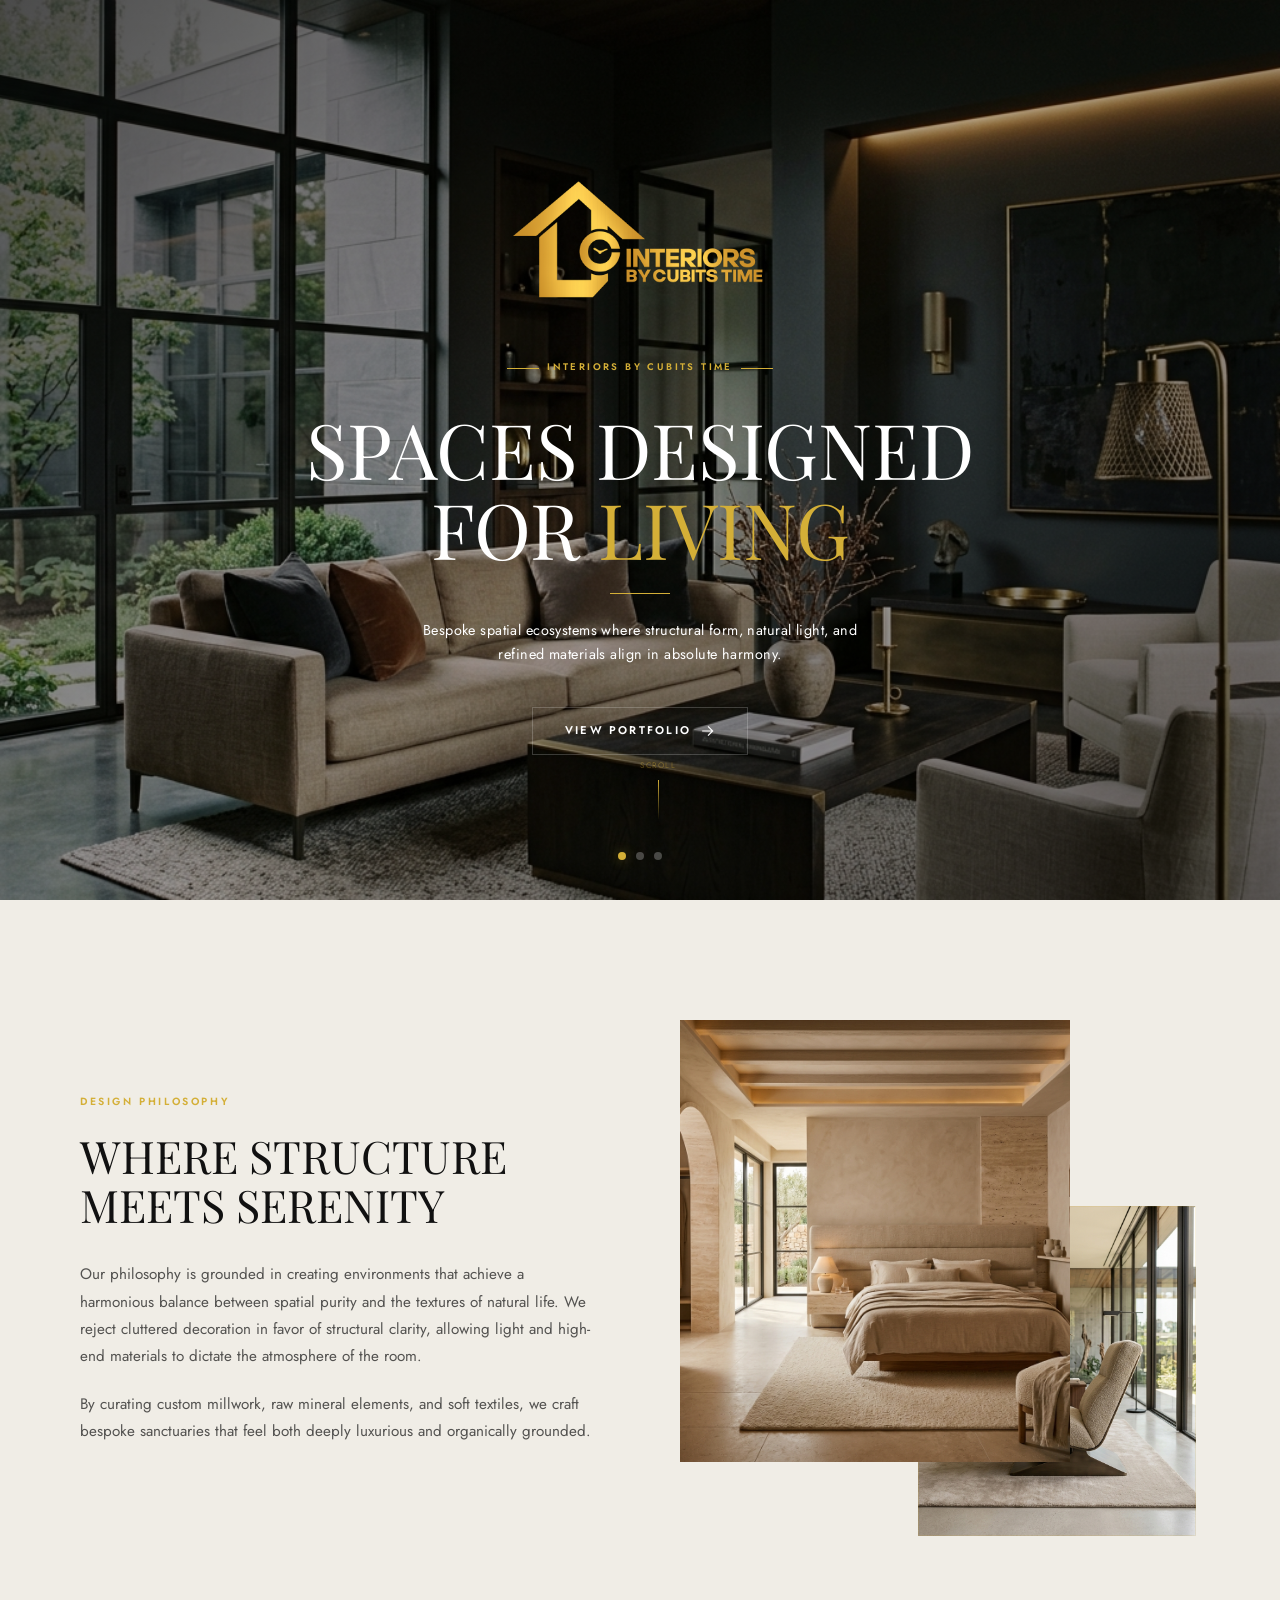
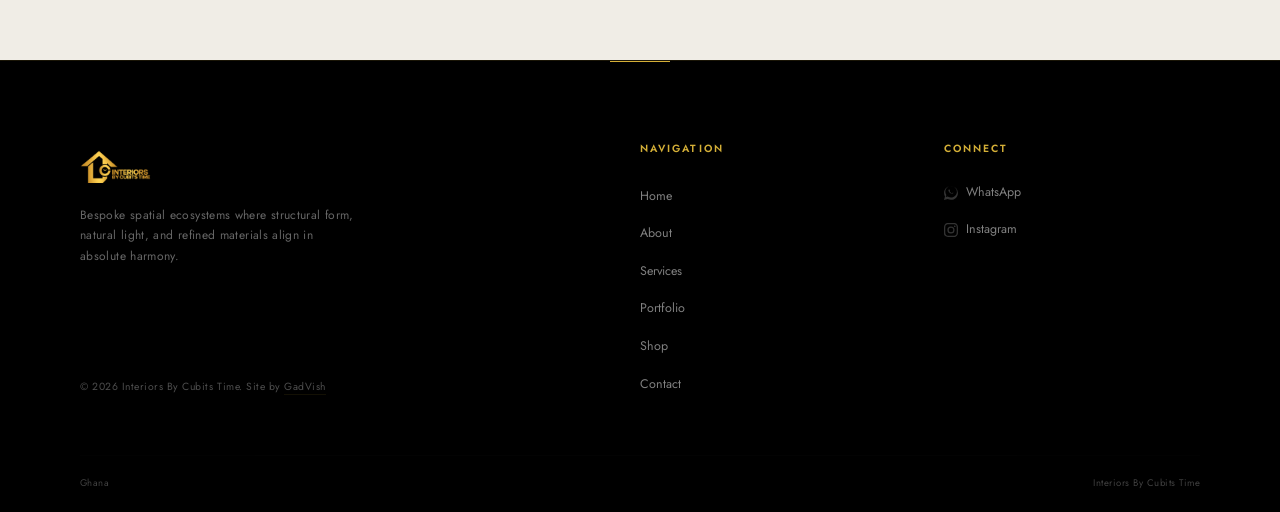
==== commit 76778f32: "Add scroll-transitioning hero logo and transparent nav gradient" ====
--- a/index.html
+++ b/index.html
@@ -12,7 +12,7 @@
 
     <!-- NAVIGATION HEADER -->
     <header class="nav-bar">
-        <a href="index.html" class="nav-logo" aria-label="Interiors By Cubits Time Home"><svg class="logo-svg" viewBox="0 0 100 100"><line x1="12" y1="12" x2="42" y2="12" /><line x1="58" y1="12" x2="88" y2="12" /><line x1="88" y1="12" x2="88" y2="88" /><line x1="88" y1="88" x2="12" y2="88" /><line x1="12" y1="88" x2="12" y2="48" /><line x1="22" y1="22" x2="38" y2="22" style="stroke-width: 3;" /><line x1="30" y1="22" x2="30" y2="34" style="stroke-width: 3;" /><polygon points="30,34 22,46 38,46" /><text x="58" y="74" text-anchor="middle">ICT</text></svg></a>
+        <a href="index.html" class="nav-logo" aria-label="Interiors By Cubits Time Home"><img src="images/logo (2).png" alt="Interiors By Cubits Time"></a>
         <button class="nav-toggle" aria-label="Toggle Navigation">
             <span class="hamburger-bar"></span>
             <span class="hamburger-bar"></span>
@@ -43,6 +43,7 @@
         </div>
         <div class="hero-overlay"></div>
         <div class="hero-content">
+            <div class="hero-logo-badge"><img src="images/logo (2).png" alt="Interiors By Cubits Time"></div>
             <div class="hero-badge">
                 <span class="hero-badge-line"></span>
                 Interiors By Cubits Time
@@ -94,7 +95,7 @@
         <div class="container">
             <div class="site-footer-inner">
                 <div class="site-footer-brand">
-                    <span class="site-footer-logo"><em>ICT</em> Interiors</span>
+                    <span class="site-footer-logo"><img src="images/logo (2).png" alt="Interiors By Cubits Time"></span>
                     <p class="site-footer-tagline">Bespoke spatial ecosystems where structural form, natural light, and refined materials align in absolute harmony.</p>
                     <p class="site-footer-copy">&copy; 2026 Interiors By Cubits Time. Site by <a href="https://wa.me/233500437993" target="_blank" rel="noopener noreferrer" style="color: inherit; text-decoration: none; border-bottom: 1px solid rgba(212,175,55,0.3);">GadVish</a></p>
                 </div>
@@ -189,6 +190,17 @@
                 document.body.classList.toggle('nav-open');
             });
         }
+
+        // Nav background on scroll + hero logo fade
+        const navBar = document.querySelector('.nav-bar');
+        const heroLogo = document.querySelector('.hero-logo-badge');
+        window.addEventListener('scroll', () => {
+            const scrolled = window.scrollY > 60;
+            navBar.classList.toggle('scrolled', scrolled);
+            if (heroLogo) {
+                heroLogo.classList.toggle('fade', scrolled);
+            }
+        }, { passive: true });
     </script>
 
 </body>
--- a/style.css
+++ b/style.css
@@ -37,9 +37,11 @@
     left: 0;
     width: 100%;
     height: 80px;
-    background-color: rgba(0, 0, 0, 0.95);
-    backdrop-filter: blur(12px);
-    -webkit-backdrop-filter: blur(12px);
+    background: linear-gradient(to bottom, rgba(0,0,0,0.55) 0%, transparent 100%);
+    transition: background 0.3s ease;
+}
+.nav-bar.scrolled {
+    background: rgba(0, 0, 0, 0.95);
     display: flex;
     justify-content: space-between;
     align-items: center;
@@ -72,10 +74,31 @@
     display: none;
 }
 
+.hero-logo-badge {
+    margin-bottom: 32px;
+    display: flex;
+    justify-content: center;
+    opacity: 1;
+    transform: translateY(0);
+    transition: opacity 0.5s ease, transform 0.5s ease;
+}
+.hero-logo-badge.fade {
+    opacity: 0;
+    transform: translateY(-20px);
+    pointer-events: none;
+}
 .hero-logo-badge img {
-    max-width: 70%;
-    max-height: 70%;
-    object-fit: contain;
+    width: 260px;
+    max-width: 80%;
+    height: auto;
+    display: block;
+}
+.nav-logo img {
+    opacity: 0;
+    transition: opacity 0.3s ease;
+}
+.nav-bar.scrolled .nav-logo img {
+    opacity: 1;
 }
 
 .site-footer-logo img {
@@ -1494,6 +1517,10 @@
         overflow: hidden;
     }
 
+    .hero-logo-badge img {
+        width: 180px;
+    }
+
     section {
         padding: 80px 0;
     }
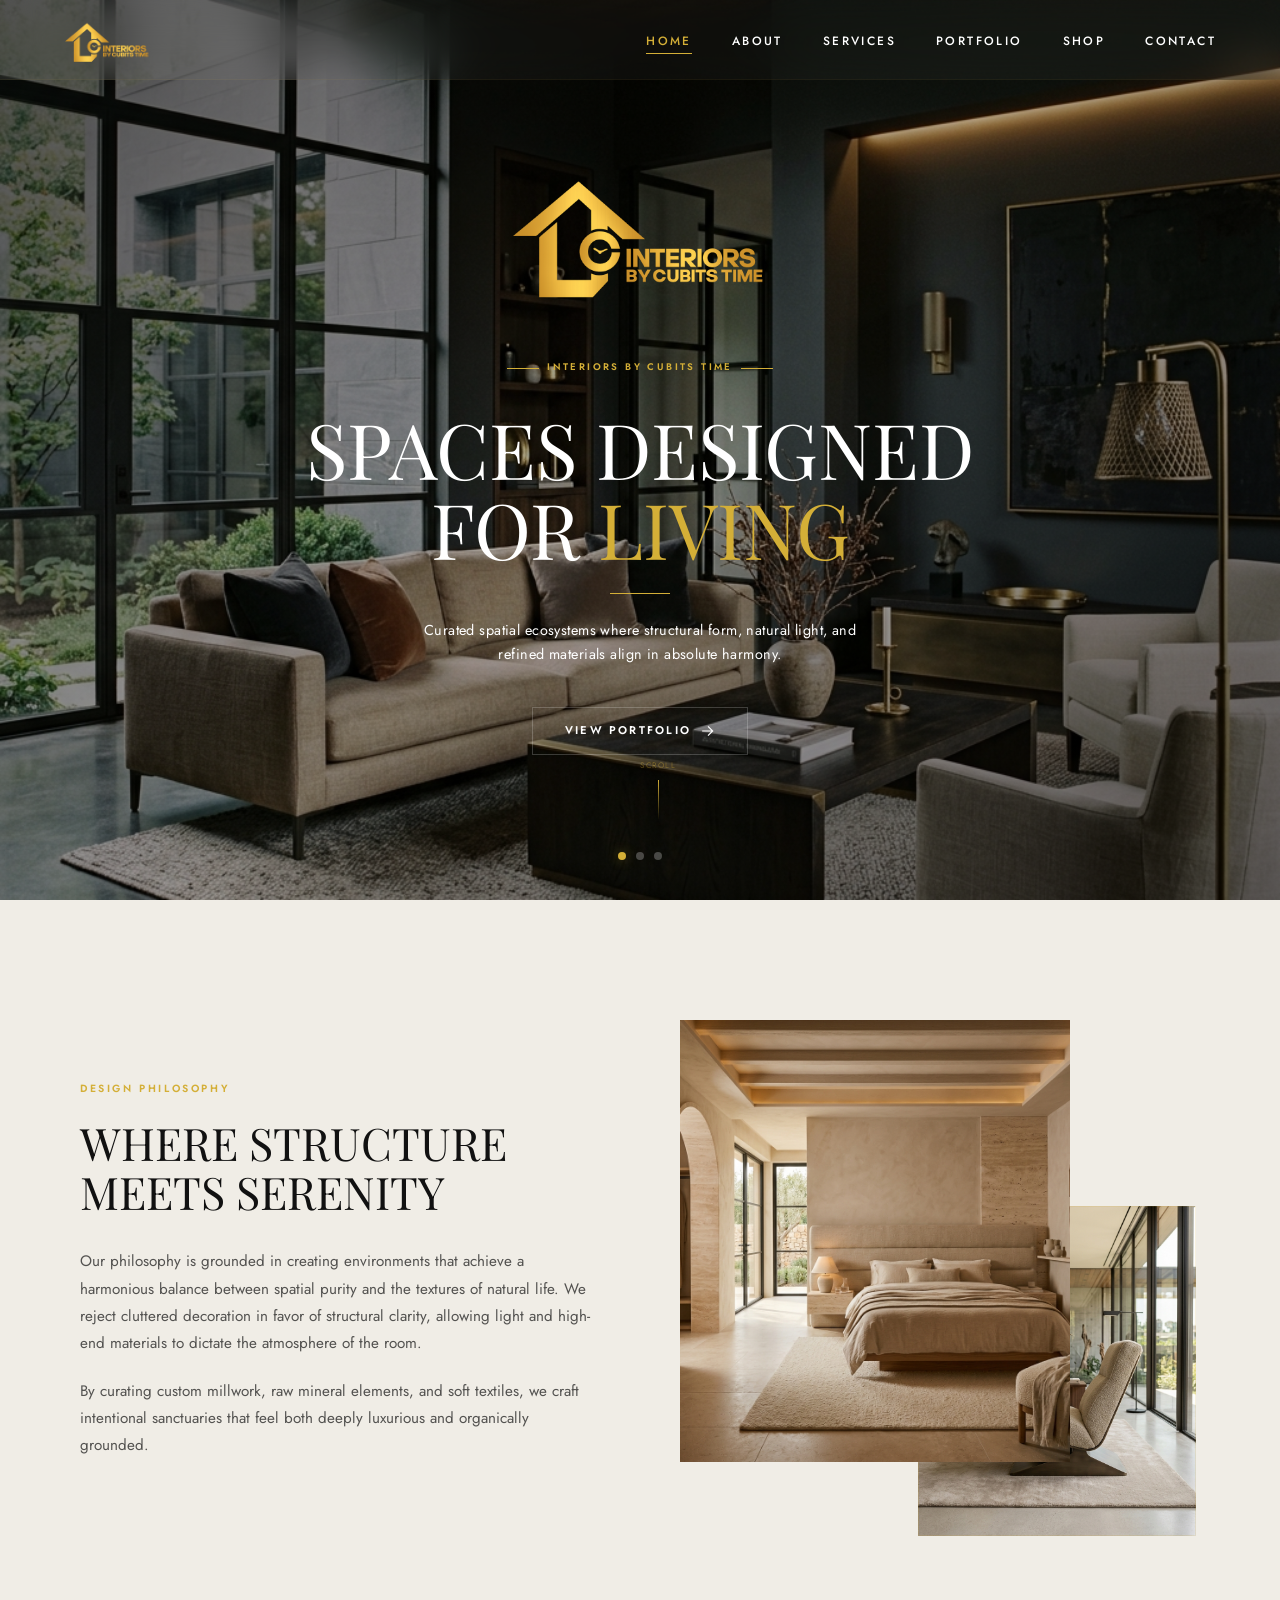
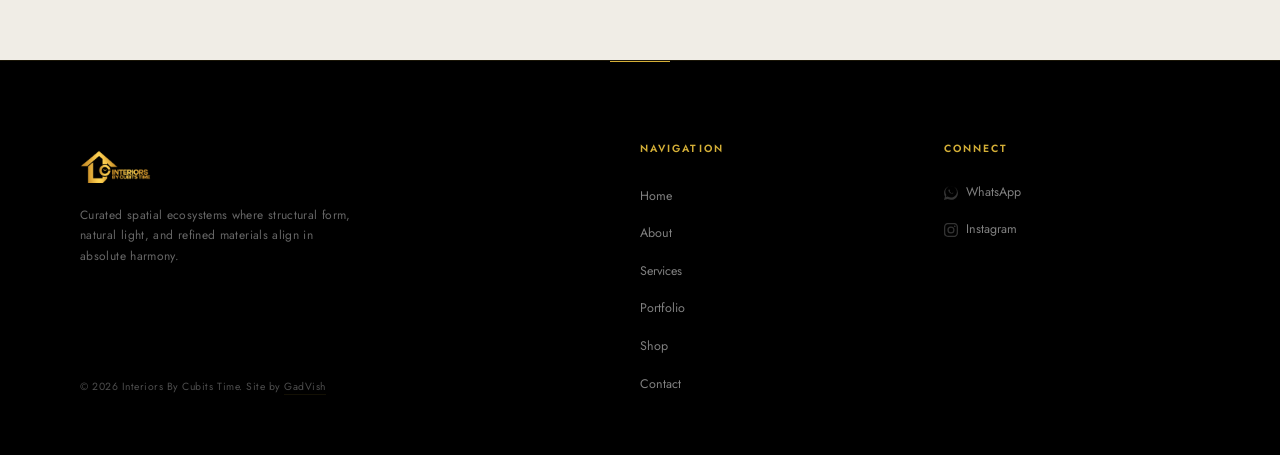
==== commit 81d0702f: "Replace bespoke, remove card numbers, add bottom nav, frosted glass nav, favicon, cleanup footer" ====
--- a/index.html
+++ b/index.html
@@ -7,6 +7,7 @@
     <!-- Fonts Import -->
     <link href="https://fonts.googleapis.com/css2?family=Playfair+Display:ital,wght@0,300;0,400;0,500;0,600;0,700;1,400&family=Jost:wght@300;400;500;600&display=swap" rel="stylesheet">
     <link rel="stylesheet" href="style.css">
+    <link rel="icon" type="image/png" href="images/logo (2).png">
 </head>
 <body>
 
@@ -51,7 +52,7 @@
             </div>
             <h1 class="hero-title">Spaces Designed<br>for <em>Living</em></h1>
             <div class="hero-divider"></div>
-            <p class="hero-tagline">Bespoke spatial ecosystems where structural form, natural light, and refined materials align in absolute harmony.</p>
+            <p class="hero-tagline">Curated spatial ecosystems where structural form, natural light, and refined materials align in absolute harmony.</p>
             <a href="portfolio.html" class="hero-cta">
                 View Portfolio
                 <svg width="14" height="14" viewBox="0 0 12 12" fill="none"><path d="M1 6h8M6 2l4 4-4 4" stroke="currentColor" stroke-width="1" fill="none"/></svg>
@@ -76,7 +77,7 @@
                 <h2 class="concept-title">Where Structure<br>Meets Serenity</h2>
                 <div class="concept-body">
                     <p>Our philosophy is grounded in creating environments that achieve a harmonious balance between spatial purity and the textures of natural life. We reject cluttered decoration in favor of structural clarity, allowing light and high-end materials to dictate the atmosphere of the room.</p>
-                    <p>By curating custom millwork, raw mineral elements, and soft textiles, we craft bespoke sanctuaries that feel both deeply luxurious and organically grounded.</p>
+                    <p>By curating custom millwork, raw mineral elements, and soft textiles, we craft intentional sanctuaries that feel both deeply luxurious and organically grounded.</p>
                 </div>
             </div>
             <div class="concept-right reveal delay-100">
@@ -96,7 +97,7 @@
             <div class="site-footer-inner">
                 <div class="site-footer-brand">
                     <span class="site-footer-logo"><img src="images/logo (2).png" alt="Interiors By Cubits Time"></span>
-                    <p class="site-footer-tagline">Bespoke spatial ecosystems where structural form, natural light, and refined materials align in absolute harmony.</p>
+                    <p class="site-footer-tagline">Curated spatial ecosystems where structural form, natural light, and refined materials align in absolute harmony.</p>
                     <p class="site-footer-copy">&copy; 2026 Interiors By Cubits Time. Site by <a href="https://wa.me/233500437993" target="_blank" rel="noopener noreferrer" style="color: inherit; text-decoration: none; border-bottom: 1px solid rgba(212,175,55,0.3);">GadVish</a></p>
                 </div>
                 <div>
@@ -124,10 +125,7 @@
                     </ul>
                 </div>
             </div>
-            <div class="site-footer-bottom">
-                <span>Ghana</span>
-                <span>Interiors By Cubits Time</span>
-            </div>
+
         </div>
     </footer>
 
@@ -203,5 +201,32 @@
         }, { passive: true });
     </script>
 
+    <!-- Bottom Navigation (mobile) -->
+    <nav class="bottom-nav">
+        <a href="index.html" class="active" aria-label="Home">
+            <svg viewBox="0 0 24 24"><path d="M3 12l9-9 9 9"/><path d="M5 10v10a1 1 0 0 0 1 1h3v-5h6v5h3a1 1 0 0 0 1-1V10"/></svg>
+            Home
+        </a>
+        <a href="about.html" class="" aria-label="About">
+            <svg viewBox="0 0 24 24"><circle cx="12" cy="8" r="4"/><path d="M4 20c0-4 3.6-7 8-7s8 3 8 7"/></svg>
+            About
+        </a>
+        <a href="services.html" class="" aria-label="Services">
+            <svg viewBox="0 0 24 24"><rect x="2" y="7" width="20" height="14" rx="2"/><path d="M16 7V5a2 2 0 0 0-2-2h-4a2 2 0 0 0-2 2v2"/></svg>
+            Services
+        </a>
+        <a href="portfolio.html" class="" aria-label="Portfolio">
+            <svg viewBox="0 0 24 24"><rect x="3" y="3" width="7" height="7"/><rect x="14" y="3" width="7" height="7"/><rect x="3" y="14" width="7" height="7"/><rect x="14" y="14" width="7" height="7"/></svg>
+            Portfolio
+        </a>
+        <a href="shop.html" class="" aria-label="Shop">
+            <svg viewBox="0 0 24 24"><path d="M6 2L3 6v14a2 2 0 0 0 2 2h14a2 2 0 0 0 2-2V6l-3-4z"/><line x1="3" y1="6" x2="21" y2="6"/><path d="M16 10a4 4 0 0 1-8 0"/></svg>
+            Shop
+        </a>
+        <a href="contact.html" class="" aria-label="Contact">
+            <svg viewBox="0 0 24 24"><path d="M4 4h16c1.1 0 2 .9 2 2v12c0 1.1-.9 2-2 2H4c-1.1 0-2-.9-2-2V6c0-1.1.9-2 2-2z"/><polyline points="22,6 12,13 2,6"/></svg>
+            Contact
+        </a>
+    </nav>
 </body>
 </html>
--- a/style.css
+++ b/style.css
@@ -37,17 +37,20 @@
     left: 0;
     width: 100%;
     height: 80px;
-    background: linear-gradient(to bottom, rgba(0,0,0,0.55) 0%, transparent 100%);
-    transition: background 0.3s ease;
-}
-.nav-bar.scrolled {
-    background: rgba(0, 0, 0, 0.95);
-    display: flex;
-    justify-content: space-between;
+    background: rgba(255,255,255,0.04);
+    backdrop-filter: blur(24px);
+    -webkit-backdrop-filter: blur(24px);
+    border-bottom: 1px solid rgba(212,175,55,0.06);
+    transition: background 0.3s ease, border-color 0.3s ease;
+    display: flex;
+    justify-content: flex-start;
     align-items: center;
     padding: 0 64px;
     z-index: 1000;
-    border-bottom: 1px solid rgba(212, 175, 55, 0.15);
+}
+.nav-bar.scrolled {
+    background: rgba(255,255,255,0.06);
+    border-bottom: 1px solid rgba(212,175,55,0.15);
 }
 
 .nav-logo {
@@ -112,6 +115,7 @@
     display: flex;
     gap: 40px;
     list-style: none;
+    margin-left: auto;
 }
 
 .nav-links a {
@@ -1395,16 +1399,6 @@
 .site-footer-social a:hover svg {
     opacity: 1;
 }
-.site-footer-bottom {
-    border-top: 1px solid rgba(255,255,255,0.04);
-    padding: 20px 0;
-    display: flex;
-    justify-content: space-between;
-    align-items: center;
-    font-size: 0.6rem;
-    opacity: 0.25;
-    letter-spacing: 0.05em;
-}
 @media (max-width: 1024px) {
     .site-footer-inner {
         grid-template-columns: 1fr 1fr;
@@ -1418,7 +1412,9 @@
         gap: 32px;
     }
     .site-footer-brand { grid-column: span 1; }
-    .site-footer-bottom { flex-direction: column; gap: 4px; text-align: center; }
+    .site-footer-inner > div:not(.site-footer-brand) {
+        display: none;
+    }
 }
 
 /* RESPONSIVE LAYOUTS */
@@ -1448,18 +1444,68 @@
     }
 }
 
+/* Bottom Navigation (mobile only) */
+.bottom-nav {
+    display: none;
+}
 @media (max-width: 768px) {
+    .bottom-nav {
+        display: flex;
+        position: fixed;
+        bottom: 0;
+        left: 0;
+        right: 0;
+        height: 64px;
+        background: rgba(0,0,0,0.97);
+        backdrop-filter: blur(16px);
+        -webkit-backdrop-filter: blur(16px);
+        z-index: 1200;
+        justify-content: space-around;
+        align-items: center;
+        padding: 0 8px;
+        border-top: 1px solid rgba(212,175,55,0.1);
+    }
+    .bottom-nav a {
+        display: flex;
+        flex-direction: column;
+        align-items: center;
+        gap: 3px;
+        text-decoration: none;
+        color: rgba(255,255,255,0.4);
+        font-size: 0.55rem;
+        text-transform: uppercase;
+        letter-spacing: 0.08em;
+        transition: color 0.3s;
+        padding: 4px 0;
+        min-width: 48px;
+    }
+    .bottom-nav a.active,
+    .bottom-nav a:hover {
+        color: var(--accent);
+    }
+    .bottom-nav a svg {
+        width: 20px;
+        height: 20px;
+        stroke: currentColor;
+        fill: none;
+        stroke-width: 1.5;
+    }
+
+    /* Push page content up so bottom nav doesn't overlap */
+    body {
+        padding-bottom: 64px;
+    }
+
     /* Mobile Header & Hamburger Menu */
     .nav-bar {
         padding: 0 24px;
     }
 
     .nav-toggle {
-        display: flex;
-        flex-direction: column;
-        justify-content: space-between;
-        width: 30px;
-        height: 20px;
+        display: none;
+    }
+    .nav-links {
+        display: none !important;
         background: transparent;
         border: none;
         cursor: pointer;
@@ -2118,6 +2164,13 @@
     color: var(--accent);
     margin-bottom: 20px;
 }
+.team-alt-label img {
+    display: block;
+    width: 160px;
+    max-width: 60vw;
+    height: auto;
+    margin: 0 auto;
+}
 .team-alt-title {
     font-family: var(--font-display);
     font-size: clamp(2rem, 4vw, 3rem);
@@ -2128,8 +2181,8 @@
 }
 .team-member {
     display: grid;
-    grid-template-columns: 1fr 1fr;
-    min-height: 420px;
+    grid-template-columns: 0.8fr 1.2fr;
+    min-height: 380px;
     border-top: 1px solid rgba(0,0,0,0.06);
     overflow: hidden;
 }
@@ -2228,14 +2281,14 @@
     transition: all 0.6s ease 0.6s;
 }
 @media (max-width: 1024px) {
-    .team-member { grid-template-columns: 1fr 1fr; min-height: auto; }
+    .team-member { grid-template-columns: 0.9fr 1.1fr; min-height: auto; }
     .team-member-info { padding: 40px 32px; }
 }
 @media (max-width: 768px) {
     .team-member { grid-template-columns: 1fr; }
     .team-member-alt .team-member-image { order: 1; }
     .team-member-alt .team-member-info { order: 2; }
-    .team-member-image { min-height: 280px; }
+    .team-member-image { min-height: 240px; }
     .team-member-info { padding: 32px 24px; }
 }
 
@@ -2699,74 +2752,7 @@
 }
 
 /* --- About Leadership --- */
-.about-leadership {
-    padding: 100px 0;
-    background: var(--bg-dark);
-    border-top: 1px solid var(--divider);
-}
-.about-leadership-grid {
-    display: grid;
-    grid-template-columns: 1fr 1.2fr;
-    gap: 64px;
-    align-items: center;
-}
-.about-leadership-img {
-    height: 480px;
-    overflow: hidden;
-    border: 1px solid rgba(255,255,255,0.06);
-    position: relative;
-}
-.about-leadership-img img {
-    width: 100%;
-    height: 100%;
-    object-fit: cover;
-    transition: transform 0.8s ease;
-}
-.about-leadership:hover .about-leadership-img img {
-    transform: scale(1.03);
-}
-.about-leadership-name {
-    font-family: var(--font-display);
-    font-size: clamp(1.8rem, 3vw, 2.5rem);
-    font-weight: 300;
-    color: var(--text-light);
-    margin-bottom: 4px;
-}
-.about-leadership-role {
-    font-size: 0.8rem;
-    letter-spacing: 0.15em;
-    text-transform: uppercase;
-    color: var(--accent);
-    font-weight: 600;
-    margin-bottom: 24px;
-}
-.about-leadership-divider {
-    width: 0;
-    height: 1px;
-    background: var(--accent);
-    margin-bottom: 24px;
-}
-.about-leadership.reveal.active .about-leadership-divider {
-    width: 60px;
-    transition: width 1s cubic-bezier(0.16, 1, 0.3, 1) 0.3s;
-}
-.about-leadership-bio {
-    font-size: 0.95rem;
-    line-height: 1.8;
-    color: var(--text-light);
-    opacity: 0.7;
-    margin-bottom: 16px;
-}
-.about-leadership-quote {
-    font-family: var(--font-display);
-    font-size: 1.05rem;
-    font-style: italic;
-    line-height: 1.7;
-    color: var(--accent);
-    opacity: 0.8;
-    padding: 20px 0 0;
-    border-top: 1px solid rgba(212,175,55,0.15);
-}
+
 
 /* --- Sub-page Hero --- */
 .sub-hero {
@@ -2933,9 +2919,6 @@
     .about-hero-visual { height: 320px; }
     .about-pillars-grid { grid-template-columns: 1fr; gap: 48px; }
     .about-pillars-visual { height: 360px; }
-    .about-leadership-grid { grid-template-columns: 1fr; gap: 40px; }
-    .about-leadership-img { height: 360px; }
-
     .srv-hero-grid { grid-template-columns: 1fr; gap: 40px; text-align: center; }
     .srv-hero-divider { margin: 0 auto 32px; }
     .srv-hero-text { max-width: 600px; margin: 0 auto; }
@@ -2955,4 +2938,3 @@
     .sub-hero { min-height: 60vh; }
 }
 
-
